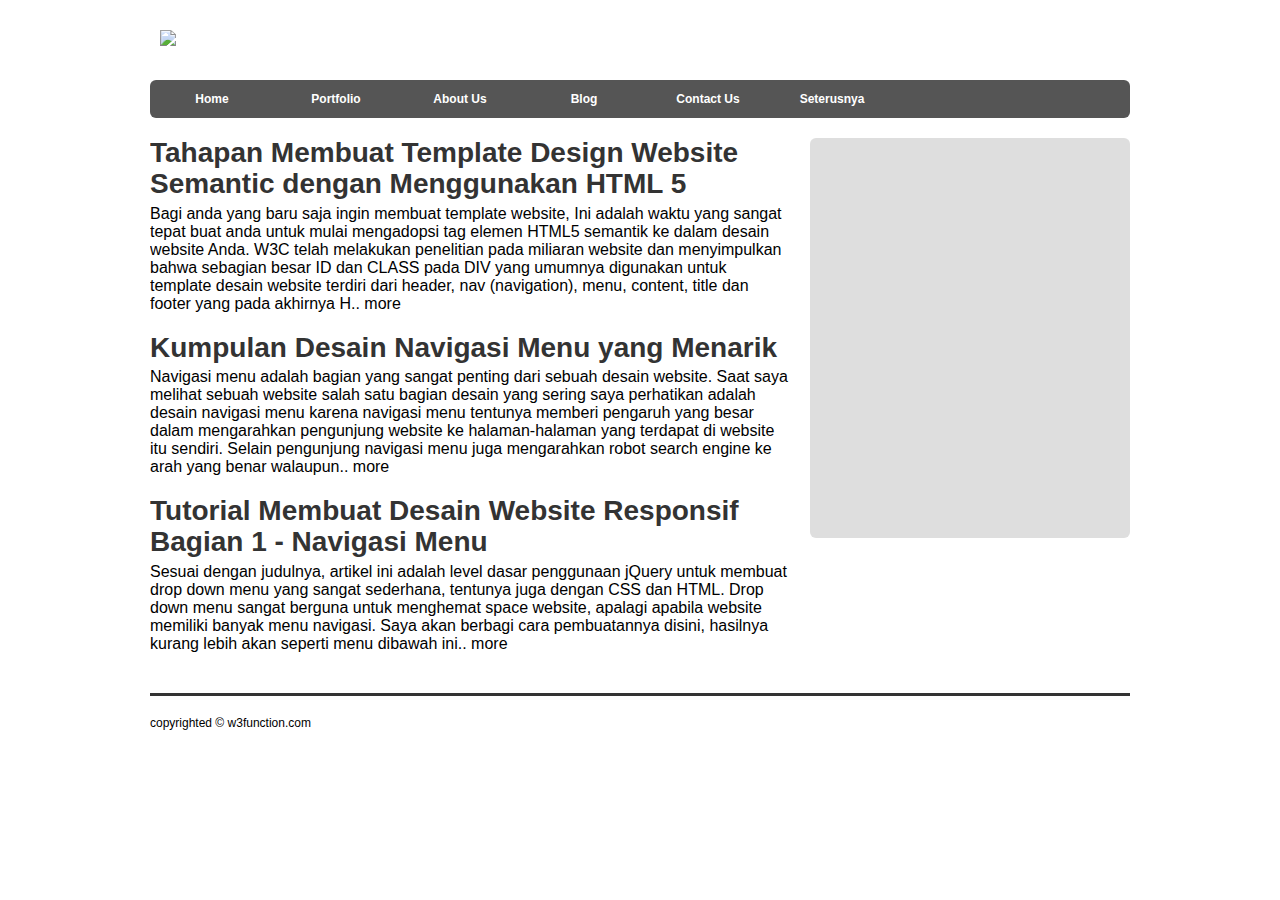
==== index.html @ d3bcdd65 "Add files via upload" ====
<!DOCTYPE html>
<!--[if lt IE 7]>      <html class="no-js lt-ie9 lt-ie8 lt-ie7"> <![endif]-->
<!--[if IE 7]>         <html class="no-js lt-ie9 lt-ie8"> <![endif]-->
<!--[if IE 8]>         <html class="no-js lt-ie9"> <![endif]-->
<!--[if gt IE 8]><!--> <html class="no-js"> <!--<![endif]-->
    <head>
        <meta charset="utf-8">
        <meta http-equiv="X-UA-Compatible" content="IE=edge,chrome=1">
        <title>W3function HTML5 Template</title>
        <meta name="description" content="">
        <meta name="viewport" content="width=device-width">


	<script src="http://w3function.com/images/java/modernizr-2.6.1-respond-1.1.0.min.js"></script>
	
	<link rel="stylesheet" href="style.css"  />

</head>
<body id="index" class="home">
	
	<header class='container' id='header'>
		<img src='http://www.w3function.com/images/logo.png' id='logo'>
	</header>
	
	<nav class='container roundEdge' id='nav'>
		<ul>
		<li><a href='http://www.w3function.com/index.php'>Home</a></li>
		<li><a href='http://www.w3function.com/index.php?pages=portfolio'>Portfolio</a></li>
		<li><a href='http://www.w3function.com/index.php?pages=about'>About Us</a></li>
		<li><a href='http://www.w3function.com/blog/index.php'>Blog</a></li>
		<li><a href='#'>Contact Us</a></li>
		<li><a href='#'>Seterusnya</a></li>
	
	
		</ul>
	</nav>
	

	
	<section class='container' id='main'>
		<section id='content'>
			<article>
				<header>
					<h2><a href='http://www.w3function.com/blog/index.php?p=det&idn=75'>Tahapan Membuat Template Design Website Semantic dengan Menggunakan HTML 5</a></h2>
				</header>
				<p>
				Bagi anda yang baru saja ingin membuat template website, Ini adalah waktu yang sangat tepat buat anda untuk mulai mengadopsi tag elemen HTML5 semantik ke dalam desain website Anda. W3C telah melakukan penelitian pada miliaran website dan menyimpulkan bahwa sebagian besar ID dan CLASS pada DIV yang umumnya digunakan untuk template desain website terdiri dari header, nav (navigation), menu, content, title dan footer yang pada akhirnya H.. more
			
				</p>
				
			</article>
			
			<article>
				<header>
					<h2><a href='http://www.w3function.com/blog/index.php?p=det&idn=74'>Kumpulan Desain Navigasi Menu yang Menarik</a></h2>
				</header>
				<p>
				Navigasi menu adalah bagian yang sangat penting dari sebuah desain website. Saat saya melihat sebuah website salah satu bagian desain yang sering saya perhatikan adalah desain navigasi menu karena navigasi menu tentunya memberi pengaruh yang besar dalam mengarahkan pengunjung website ke halaman-halaman yang terdapat di website itu sendiri. Selain pengunjung navigasi menu juga mengarahkan robot search engine ke arah yang benar walaupun.. more
			
				</p>
			
			</article>
			
			<article>
				<header>
					<h2><a href='http://www.w3function.com/blog/index.php?p=det&idn=72'>Tutorial Membuat Desain Website Responsif Bagian 1 - Navigasi Menu</a></h2>
				</header>
				<p>
				Sesuai dengan judulnya, artikel ini adalah level dasar penggunaan jQuery untuk membuat drop down menu yang sangat sederhana, tentunya juga dengan CSS dan HTML. Drop down menu sangat berguna untuk menghemat space website, apalagi apabila website memiliki banyak menu navigasi. Saya akan berbagi cara pembuatannya disini, hasilnya kurang lebih akan seperti menu dibawah ini.. more
			
				</p>
			
			</article>
			
			
		</section>
		
		<aside id='sidebar' class='roundEdge'> 
			
			
		</aside>
	</section>
	
	<footer class='container' id='footer'>
		<p>
		copyrighted © w3function.com
		</p>
	</footer>
	
	
</body>
</html>
---- style.css ----
*{margin:0px; padding:0px}
header, footer,section,nav{display:blocks}
body{background:url(http://w3function.com/images/bg_body.jpg)}
.container{margin:0 auto; width:980px;font-family:arial;margin-top:20px}
h1, h2 {color: #333;
font-family: Helvetica,Arial;
font-weight: bold;
line-height: 1.1em;
padding-bottom: 5px;
text-shadow: 0 1px 0 #FFF;
font-size: 28px;}

h2 a{
color: #333;
text-decoration:none;	
}
h2 a:hover{
color: #009900;
text-decoration:none;	
}

.roundEdge
{border-radius: 6px;
-moz-border-radius: 6px;
-webkit-border-radius: 6px;}


#main, #header, #nav
{
overflow:auto;
}
#nav{background-color:#555}

#footer
{
height:40px;
border-top:3px solid #333333;
}
#footer p
{
	padding:20px 0px 20px 0px;
	font-size:12px;
}

#content
{
    float:left;
    width:640px;

}
#content article
{
margin-bottom:20px;
}

#sidebar
{
    float:right;
    width:320px;
	background-color:#dedede;
	min-height:400px;
	text-align:center;
}

#nav
{
overflow:auto;
}
#nav ul
{
list-style:none;
height:30px;
padding:0px;
margin:0px;
}
#nav ul li
{
float:left;

font-size:12px;
font-weight:bold;
}


#nav ul li a
{
color:#ffffff;text-decoration:none;display:block;padding:12px;text-align:center;min-width:100px;
}
#nav ul li a:hover
{

	background-color:#339900;
	color:#FFF;
}

#logo
{
	margin:10px;
}

#ads
{
	text-align:center;
}
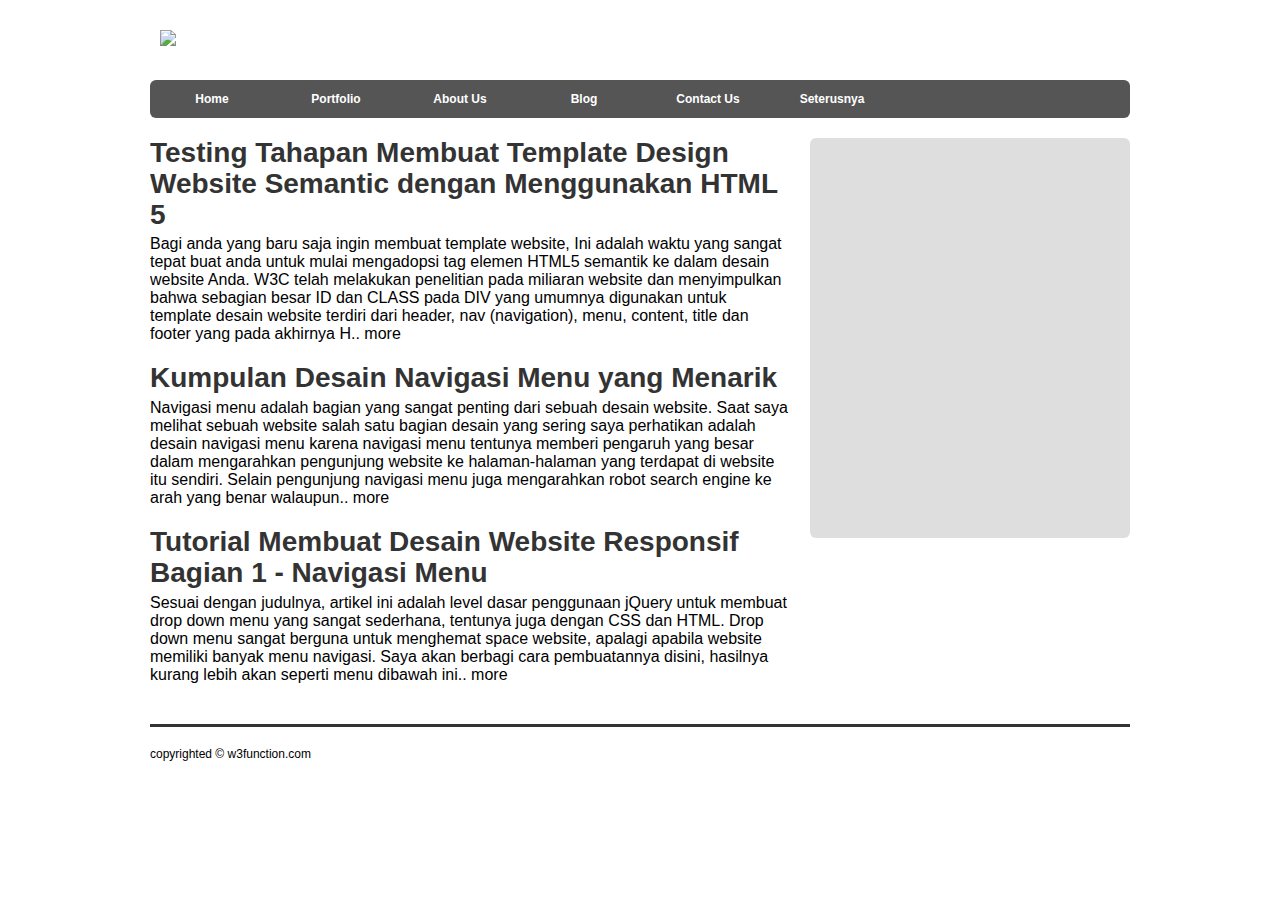
==== commit b1c086f1: "Update index.html" ====
--- a/index.html
+++ b/index.html
@@ -41,7 +41,7 @@
 		<section id='content'>
 			<article>
 				<header>
-					<h2><a href='http://www.w3function.com/blog/index.php?p=det&idn=75'>Tahapan Membuat Template Design Website Semantic dengan Menggunakan HTML 5</a></h2>
+					<h2><a href='http://www.w3function.com/blog/index.php?p=det&idn=75'>Testing Tahapan Membuat Template Design Website Semantic dengan Menggunakan HTML 5</a></h2>
 				</header>
 				<p>
 				Bagi anda yang baru saja ingin membuat template website, Ini adalah waktu yang sangat tepat buat anda untuk mulai mengadopsi tag elemen HTML5 semantik ke dalam desain website Anda. W3C telah melakukan penelitian pada miliaran website dan menyimpulkan bahwa sebagian besar ID dan CLASS pada DIV yang umumnya digunakan untuk template desain website terdiri dari header, nav (navigation), menu, content, title dan footer yang pada akhirnya H.. more
@@ -89,4 +89,4 @@
 	
 	
 </body>
-</html>+</html>
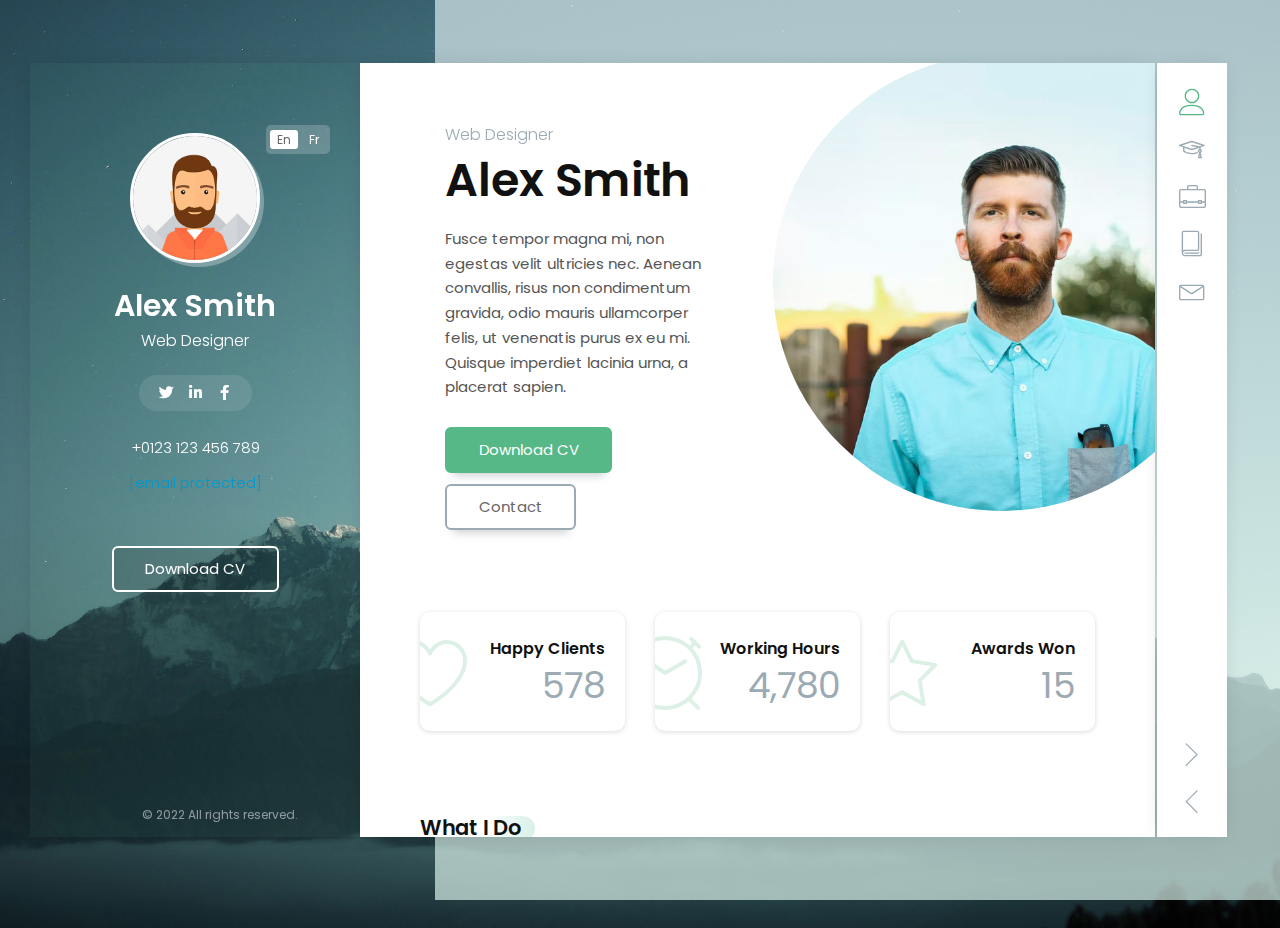
==== commit 59644f63: "Update Template" ====
--- a/index.html
+++ b/index.html
@@ -1,92 +1,1170 @@
 <!DOCTYPE html>
-<!--[if lt IE 7]>      <html class="no-js lt-ie9 lt-ie8 lt-ie7"> <![endif]-->
-<!--[if IE 7]>         <html class="no-js lt-ie9 lt-ie8"> <![endif]-->
-<!--[if IE 8]>         <html class="no-js lt-ie9"> <![endif]-->
-<!--[if gt IE 8]><!--> <html class="no-js"> <!--<![endif]-->
-    <head>
-        <meta charset="utf-8">
-        <meta http-equiv="X-UA-Compatible" content="IE=edge,chrome=1">
-        <title>W3function HTML5 Template</title>
-        <meta name="description" content="">
-        <meta name="viewport" content="width=device-width">
-
-
-	<script src="http://w3function.com/images/java/modernizr-2.6.1-respond-1.1.0.min.js"></script>
-	
-	<link rel="stylesheet" href="style.css"  />
-
-</head>
-<body id="index" class="home">
-	
-	<header class='container' id='header'>
-		<img src='http://www.w3function.com/images/logo.png' id='logo'>
-	</header>
-	
-	<nav class='container roundEdge' id='nav'>
-		<ul>
-		<li><a href='http://www.w3function.com/index.php'>Home</a></li>
-		<li><a href='http://www.w3function.com/index.php?pages=portfolio'>Portfolio</a></li>
-		<li><a href='http://www.w3function.com/index.php?pages=about'>About Us</a></li>
-		<li><a href='http://www.w3function.com/blog/index.php'>Blog</a></li>
-		<li><a href='#'>Contact Us</a></li>
-		<li><a href='#'>Seterusnya</a></li>
-	
-	
-		</ul>
-	</nav>
-	
-
-	
-	<section class='container' id='main'>
-		<section id='content'>
-			<article>
-				<header>
-					<h2><a href='http://www.w3function.com/blog/index.php?p=det&idn=75'>Testing Tahapan Membuat Template Design Website Semantic dengan Menggunakan HTML 5</a></h2>
-				</header>
-				<p>
-				Bagi anda yang baru saja ingin membuat template website, Ini adalah waktu yang sangat tepat buat anda untuk mulai mengadopsi tag elemen HTML5 semantik ke dalam desain website Anda. W3C telah melakukan penelitian pada miliaran website dan menyimpulkan bahwa sebagian besar ID dan CLASS pada DIV yang umumnya digunakan untuk template desain website terdiri dari header, nav (navigation), menu, content, title dan footer yang pada akhirnya H.. more
-			
-				</p>
-				
-			</article>
-			
-			<article>
-				<header>
-					<h2><a href='http://www.w3function.com/blog/index.php?p=det&idn=74'>Kumpulan Desain Navigasi Menu yang Menarik</a></h2>
-				</header>
-				<p>
-				Navigasi menu adalah bagian yang sangat penting dari sebuah desain website. Saat saya melihat sebuah website salah satu bagian desain yang sering saya perhatikan adalah desain navigasi menu karena navigasi menu tentunya memberi pengaruh yang besar dalam mengarahkan pengunjung website ke halaman-halaman yang terdapat di website itu sendiri. Selain pengunjung navigasi menu juga mengarahkan robot search engine ke arah yang benar walaupun.. more
-			
-				</p>
-			
-			</article>
-			
-			<article>
-				<header>
-					<h2><a href='http://www.w3function.com/blog/index.php?p=det&idn=72'>Tutorial Membuat Desain Website Responsif Bagian 1 - Navigasi Menu</a></h2>
-				</header>
-				<p>
-				Sesuai dengan judulnya, artikel ini adalah level dasar penggunaan jQuery untuk membuat drop down menu yang sangat sederhana, tentunya juga dengan CSS dan HTML. Drop down menu sangat berguna untuk menghemat space website, apalagi apabila website memiliki banyak menu navigasi. Saya akan berbagi cara pembuatannya disini, hasilnya kurang lebih akan seperti menu dibawah ini.. more
-			
-				</p>
-			
-			</article>
-			
-			
-		</section>
-		
-		<aside id='sidebar' class='roundEdge'> 
-			
-			
-		</aside>
-	</section>
-	
-	<footer class='container' id='footer'>
-		<p>
-		copyrighted © w3function.com
-		</p>
-	</footer>
-	
-	
+<html lang="en" class="no-js">
+  
+<!-- Mirrored from lmpixels.com/demo/cvup/light/1/index.html by HTTrack Website Copier/3.x [XR&CO'2014], Mon, 28 Nov 2022 02:38:45 GMT -->
+<head>
+    <meta charset="UTF-8" />
+    <meta http-equiv="X-UA-Compatible" content="IE=edge"> 
+    <title>CVup - Resume / CV / vCard Template</title>
+    <meta name="viewport" content="width=device-width, initial-scale=1, maximum-scale=1" />
+    <meta name="description" content="CVup - Resume / CV / vCard Template" />
+    <meta name="keywords" content="vcard, resposnive, retina, resume, jquery, css3, bootstrap, Material CV, portfolio" />
+    <meta name="author" content="lmpixels" />
+    <link rel="shortcut icon" href="favicon.ico">
+
+
+    <link rel="stylesheet" href="css/reset.css" type="text/css">
+    <link rel="stylesheet" href="css/bootstrap-grid.min.css" type="text/css">
+    <link rel="stylesheet" href="css/owl.carousel.css" type="text/css">
+    <link rel="stylesheet" href="css/magnific-popup.css" type="text/css">
+    <link rel="stylesheet" href="css/main.css" type="text/css">
+    <link rel="stylesheet" href="css/animations.css" type="text/css">
+  </head>
+
+  <body>
+    <!-- Animated Background -->
+    <div class="lm-animated-bg" style="background-image: url(img/main_bg_3.jpg);"></div>
+    <!-- /Animated Background -->
+
+    <!-- Loading animation -->
+    <div class="preloader">
+      <div class="preloader-animation">
+        <div class="dot dot-1"></div>
+        <div class="dot dot-2"></div>
+        <div class="dot dot-3"></div>
+      </div>
+      <svg xmlns="http://www.w3.org/2000/svg" version="1.1">
+        <defs>
+          <filter id="goo">
+            <feGaussianBlur in="SourceGraphic" stdDeviation="10" result="blur" />
+            <feColorMatrix in="blur" values="1 0 0 0 0  0 1 0 0 0  0 0 1 0 0  0 0 0 21 -7"/>
+          </filter>
+        </defs>
+      </svg>
+    </div>
+    <!-- /Loading animation -->
+
+    <div class="half-bg"></div>
+
+    <div class="page">
+      <div class="page-content">
+
+          <header id="site_header" class="header mobile-menu-hide">
+            <div class="header-content">
+              <div class="header-lng">
+                <ul>
+                  <li>
+                    <a href="#" class="active">En</a>
+                  </li>
+                  <li>
+                    <a href="#">Fr</a>
+                  </li>
+                </ul>
+              </div>
+              <div class="header-photo">
+                <img src="img/main_photo.jpg" alt="Alex Smith">
+              </div>
+              <div class="header-titles">
+                <h2>Alex Smith</h2>
+                <h4>Web Designer</h4>
+              </div>
+            </div>
+
+            <ul class="main-menu">
+              <li>
+                <a href="#about-me" class="nav-anim">
+                  <span class="menu-icon lnr lnr-user"></span>
+                  <span class="link-text">About Me</span>
+                </a>
+              </li>
+              <li>
+                <a href="#resume" class="nav-anim">
+                  <span class="menu-icon lnr lnr-graduation-hat"></span>
+                  <span class="link-text">Resume</span>
+                </a>
+              </li>
+              <li>
+                <a href="#portfolio" class="nav-anim">
+                  <span class="menu-icon lnr lnr-briefcase"></span>
+                  <span class="link-text">Portfolio</span>
+                </a>
+              </li>
+              <li>
+                <a href="#blog" class="nav-anim">
+                  <span class="menu-icon lnr lnr-book"></span>
+                  <span class="link-text">Blog</span>
+                </a>
+              </li>
+              <li>
+                <a href="#contact" class="nav-anim">
+                  <span class="menu-icon lnr lnr-envelope"></span>
+                  <span class="link-text">Contact</span>
+                </a>
+              </li>
+            </ul>
+
+            <div class="social-links">
+              <ul>
+                <li><a href="#" target="_blank"><i class="fab fa-twitter"></i></a></li>
+                <li><a href="#" target="_blank"><i class="fab fa-linkedin-in"></i></a></li>
+                <li><a href="#" target="_blank"><i class="fab fa-facebook-f"></i></a></li>
+              </ul>
+            </div>
+
+            <div class="info-list">
+              <ul>
+                <li>
+                  <span class="value">+0123 123 456 789</span>
+                </li>
+
+                <li>
+                  <span class="value"><a href="https://lmpixels.com/cdn-cgi/l/email-protection" class="__cf_email__" data-cfemail="7e1f121b063e0d13170a16501d1113">[email&#160;protected]</a></span>
+                </li>
+              </ul>
+            </div>
+
+            <div class="header-buttons">
+              <a href="#" target="_blank" class="btn btn-primary">Download CV</a>
+            </div>
+
+            <div class="copyrights">© 2022 All rights reserved.</div>
+          </header>
+
+          <!-- Mobile Navigation -->
+          <div class="menu-toggle">
+            <span></span>
+            <span></span>
+            <span></span>
+          </div>
+          <!-- End Mobile Navigation -->
+
+          <!-- Arrows Nav -->
+          <div class="lmpixels-arrows-nav">
+            <div class="lmpixels-arrow-right"><i class="lnr lnr-chevron-right"></i></div>
+            <div class="lmpixels-arrow-left"><i class="lnr lnr-chevron-left"></i></div>
+          </div>
+          <!-- End Arrows Nav -->
+
+          <div class="content-area">
+            <div class="animated-sections">
+
+              <!-- About Me Subpage -->
+              <section data-id="about-me" class="animated-section">
+                <div class="section-content">
+
+                  <div class="row flex-v-align">
+                      <div class="col-sm-12 col-md-6 col-lg-6">
+                        <div class="home-text hp-left">
+
+                          <div class="owl-carousel text-rotation">                                    
+                            <div class="item">
+                              <h4>Web Designer</h4>
+                            </div>
+                            <div class="item">
+                              <h4>Frontend-developer</h4>
+                            </div>
+                          </div>
+
+                          <h1>Alex Smith</h1>
+                          <p>Fusce tempor magna mi, non egestas velit ultricies nec. Aenean convallis, risus non condimentum gravida, odio mauris ullamcorper felis, ut venenatis purus ex eu mi. Quisque imperdiet lacinia urna, a placerat sapien.</p>
+                          
+                          <div class="home-buttons">
+                            <a href="https://themeforest.net/item/leven-vcard-wordpress-theme/25289671" target="_blank" class="btn btn-primary">Download CV</a>
+                            <a href="https://lmpixels.com/wp/leven-wp/contact/" target="_self" class="btn btn-secondary">Contact</a>
+                          </div>
+                        </div>
+                      </div>
+
+                      <div class="col-sm-12 col-md-6 col-lg-6">
+                          <div class="home-photo">
+                              <div class="hp-inner" style="background-image: url(img/main_photo_1.jpg);" ></div>
+                          </div>
+                      </div>
+                  </div>
+
+                  <div class="white-space-70"></div>
+
+                  <!-- Fun Facts -->
+                  <div class="row">
+                    <div class="col-xs-12 col-sm-4">
+                      <div class="fun-fact gray-default">
+                        <i class="lnr lnr-heart"></i>
+                        <h4>Happy Clients</h4>
+                        <span class="fun-fact-block-value">578</span>
+                        <span class="fun-fact-block-text"></span>
+                      </div>
+                    </div>
+
+                    <div class="col-xs-12 col-sm-4">
+                      <div class="fun-fact gray-default">
+                        <i class="lnr lnr-clock"></i>
+                        <h4>Working Hours</h4>
+                        <span class="fun-fact-block-value">4,780</span>
+                        <span class="fun-fact-block-text"></span>
+                      </div>
+                    </div>
+
+                    <div class="col-xs-12 col-sm-4 ">
+                      <div class="fun-fact gray-default">
+                        <i class="lnr lnr-star"></i>
+                        <h4>Awards Won</h4>
+                        <span class="fun-fact-block-value">15</span>
+                        <span class="fun-fact-block-text"></span>
+                      </div>
+                    </div>
+                  </div>
+                  <!-- End of Fun Facts -->
+
+
+
+                  <div class="white-space-70"></div>
+
+                  <!-- Services -->
+                  <div class="row">
+                    <div class="col-xs-12 col-sm-12">
+                      <div class="block-title">
+                        <h3>What I Do</h3>
+                      </div>
+                    </div>
+                  </div>
+
+                  <div class="row">
+                    <div class="col-xs-12 col-sm-6">
+                      <div class="col-inner">
+                        <div class="info-list-w-icon">
+                          <div class="info-block-w-icon">
+                            <div class="ci-icon">
+                              <i class="lnr lnr-store"></i>
+                            </div>
+                            <div class="ci-text">
+                              <h4>Ecommerce</h4>
+                              <p>Pellentesque pellentesque, ipsum sit amet auctor accumsan, odio tortor bibendum massa, sit amet ultricies ex lectus scelerisque nibh. Ut non sodales.</p>
+                            </div>
+                          </div>
+                          <div class="info-block-w-icon">
+                            <div class="ci-icon">
+                              <i class="lnr lnr-laptop-phone"></i>
+                            </div><div class="ci-text">
+                              <h4>Web Design</h4>
+                              <p>Pellentesque pellentesque, ipsum sit amet auctor accumsan, odio tortor bibendum massa, sit amet ultricies ex lectus scelerisque nibh. Ut non sodales.</p>
+                            </div>
+                          </div>
+                        </div>
+                      </div>
+                    </div>
+
+                    <div class="col-xs-12 col-sm-6">
+                      <div class="col-inner">
+                        <div class="info-list-w-icon">
+                          <div class="info-block-w-icon">
+                            <div class="ci-icon">
+                              <i class="lnr lnr-pencil"></i>
+                            </div>
+                            <div class="ci-text">
+                              <h4>Copywriting</h4>
+                              <p>Pellentesque pellentesque, ipsum sit amet auctor accumsan, odio tortor bibendum massa, sit amet ultricies ex lectus scelerisque nibh. Ut non sodales.</p>
+                            </div>
+                          </div>
+                          <div class="info-block-w-icon">
+                            <div class="ci-icon">
+                              <i class="lnr lnr-flag"></i>
+                            </div><div class="ci-text">
+                              <h4>Management</h4>
+                              <p>Pellentesque pellentesque, ipsum sit amet auctor accumsan, odio tortor bibendum massa, sit amet ultricies ex lectus scelerisque nibh. Ut non sodales.</p>
+                            </div>
+                          </div>
+                        </div>
+                      </div>
+                    </div>
+                  </div>
+                  <!-- End of Services -->
+
+                  <div class="white-space-50"></div>
+
+                  <!-- Testimonials -->
+                  <div class="row">
+                    <div class="col-xs-12 col-sm-12">
+                      <div class="block-title">
+                        <h3>Testimonials</h3>
+                      </div>
+                    </div>
+                  </div>
+
+                  <div class="row">
+                    <div class="col-xs-12 col-sm-12">
+                      <div class="testimonials owl-carousel">
+                        <!-- Testimonial 1 -->
+                        <div class="testimonial">
+                          <div class="img">
+                            <img src="img/testimonials/testimonial-1.jpg" alt="Alex Smith">
+                          </div>
+                          <div class="text">
+                            <p>Vivamus at molestie dui, eu ornare orci. Curabitur vel egestas dolor. Nulla condimentum nunc sit amet urna tempus finibus. Duis mollis leo id ligula pellentesque, at vehicula dui ultrices.</p>
+                          </div>
+
+                          <div class="author-info">
+                            <h4 class="author">Julia Hickman</h4>
+                            <h5 class="company">Omni Source</h5>
+                            <div class="icon">
+                              <i class="fas fa-quote-right"></i>
+                            </div>
+                          </div>
+                        </div>
+                        <!-- End of Testimonial 1 -->
+
+                        <!-- Testimonial 2 -->
+                        <div class="testimonial">
+                          <div class="img">
+                            <img src="img/testimonials/testimonial-2.jpg" alt="Alex Smith">
+                          </div>
+                          <div class="text">
+                            <p>Vivamus at molestie dui, eu ornare orci. Curabitur vel egestas dolor. Nulla condimentum nunc sit amet urna tempus finibus. Duis mollis leo id ligula pellentesque, at vehicula dui ultrices.</p>
+                          </div>
+
+                          <div class="author-info">
+                            <h4 class="author">Robert Watkins</h4>
+                            <h5 class="company">Endicott Shoes</h5>
+                            <div class="icon">
+                              <i class="fas fa-quote-right"></i>
+                            </div>
+                          </div>
+                        </div>
+                        <!-- End of Testimonial 2 -->
+
+                        <!-- Testimonial 3 -->
+                        <div class="testimonial">
+                          <div class="img">
+                            <img src="img/testimonials/testimonial-3.jpg" alt="Alex Smith">
+                          </div>
+                          <div class="text">
+                            <p>Vivamus at molestie dui, eu ornare orci. Curabitur vel egestas dolor. Nulla condimentum nunc sit amet urna tempus finibus. Duis mollis leo id ligula pellentesque, at vehicula dui ultrices.</p>
+                          </div>
+
+                          <div class="author-info">
+                            <h4 class="author">Kristin Carroll</h4>
+                            <h5 class="company">Helping Hand</h5>
+                            <div class="icon">
+                              <i class="fas fa-quote-right"></i>
+                            </div>
+                          </div>
+                        </div>
+                        <!-- End of Testimonial 3 -->
+                      </div>
+                    </div>
+                  </div>
+                  <!-- End of Testimonials -->
+
+                  <div class="white-space-70"></div>
+
+                  <!-- Clients -->
+                  <div class="row">
+                    <div class="col-xs-12 col-sm-12">
+                      <div class="block-title">
+                        <h3>Cilents</h3>
+                      </div>
+                    </div>
+                  </div>
+
+                  <div class="row">
+                    <div class="col-xs-12 col-sm-12">
+                      <div class="clients owl-carousel">
+                        
+                        <div class="client-block">
+                          <a href="#" target="_blank" title="Logo">
+                            <img src="img/clients/client-1.png" alt="Logo">
+                          </a>
+                        </div>
+
+                        <div class="client-block">
+                          <a href="#" target="_blank" title="Logo">
+                            <img src="img/clients/client-2.png" alt="Logo">
+                          </a>
+                        </div>
+
+                        <div class="client-block">
+                          <a href="#" target="_blank" title="Logo">
+                            <img src="img/clients/client-3.png" alt="Logo">
+                          </a>
+                        </div>
+
+                        <div class="client-block">
+                          <a href="#" target="_blank" title="Logo">
+                            <img src="img/clients/client-4.png" alt="Logo">
+                          </a>
+                        </div>
+
+                        <div class="client-block">
+                          <a href="#" target="_blank" title="Logo">
+                            <img src="img/clients/client-5.png" alt="Logo">
+                          </a>
+                        </div>
+
+                        <div class="client-block">
+                          <a href="#" target="_blank" title="Logo">
+                            <img src="img/clients/client-6.png" alt="Logo">
+                          </a>
+                        </div>
+
+                        <div class="client-block">
+                          <a href="#" target="_blank" title="Logo">
+                            <img src="img/clients/client-7.png" alt="Logo">
+                          </a>
+                        </div>
+  
+                      </div>
+                    </div>
+                  </div>
+                  <!-- End of Clients -->
+
+                  <div class="white-space-70"></div>
+
+                  <!-- Pricing -->
+                  <div class="row">
+                    <div class="col-xs-12 col-sm-12">
+
+                      <div class="block-title">
+                        <h3>Pricing</h3>
+                      </div>
+                    </div>
+                  </div>
+
+                  <div class="row">
+                    <div class=" col-xs-12 col-sm-12 ">
+                      <div class="fw-pricing clearfix row">
+                        
+                        <div class="fw-package-wrap col-md-4 ">
+                          <div class="fw-package">
+                            <div class="fw-heading-row">
+                              <span>Silver</span>
+                            </div>
+                            
+                            <div class="fw-pricing-row">
+                              <span>$64</span>
+                              <small>per month</small>
+                            </div>
+                            
+                            <div class="fw-button-row">
+                              <a href="#" target="_self" class="btn btn-secondary">Free Trial</a>
+                            </div>
+
+                            <div class="fw-default-row">Lorem ipsum dolor</div>
+                            <div class="fw-default-row">Pellentesque scelerisque</div>
+                            <div class="fw-default-row">Morbi eu sagittis</div>
+                          </div>
+                        </div>
+     
+                        <div class="fw-package-wrap col-md-4 highlight-col">
+                          <div class="fw-package">
+                            <div class="fw-heading-row">
+                              <span>Gold</span>
+                            </div>
+                            
+                            <div class="fw-pricing-row">
+                              <span>$128</span>
+                              <small>per month</small>
+                            </div>
+
+                            <div class="fw-button-row">
+                              <a href="#" target="_self" class="btn btn-primary">Free Trial</a>
+                            </div>
+                            
+                            <div class="fw-default-row">Lorem ipsum dolor</div>
+                            <div class="fw-default-row">Pellentesque scelerisque</div>
+                            <div class="fw-default-row">Morbi eu sagittis</div>
+                            <div class="fw-default-row">Donec non diam</div>
+                            <div class="fw-default-row"></div>
+                          </div>
+                        </div>
+
+                        <div class="fw-package-wrap col-md-4">
+                          <div class="fw-package">
+                            <div class="fw-heading-row">
+                              <span>Platinum</span>
+                            </div>
+                            
+                            <div class="fw-pricing-row">
+                              <span>$256</span>
+                              <small>per month</small>
+                            </div>
+
+                            <div class="fw-button-row">
+                              <a href="#" target="_self" class="btn btn-secondary">Free Trial</a>
+                            </div>
+                            
+                            <div class="fw-default-row">Lorem ipsum dolor</div>
+                            <div class="fw-default-row">Pellentesque scelerisque</div>
+                            <div class="fw-default-row">Morbi eu sagittis</div>
+                            <div class="fw-default-row">Donec non diam</div>
+                            <div class="fw-default-row">Fusce tempor magna</div>
+                            <div class="fw-default-row"></div>
+                          </div>
+                        </div>
+
+                      </div>
+                    </div>
+                  </div>
+                  <!-- End of Pricing -->
+
+                </div>
+              </section>
+              <!-- End of About Me Subpage -->
+
+              <!-- Resume Subpage -->
+              <section data-id="resume" class="animated-section">
+                <div class="section-content">
+                  <div class="page-title">
+                    <h2>Resume</h2>
+                    <h4>11 Years of Experience</h4>
+                  </div>
+
+                  <div class="row">
+                    <div class="col-xs-12 col-sm-7">
+
+                      <div class="block-title">
+                        <h3>Education</h3>
+                      </div>
+                      
+                      <div class="timeline timeline-second-style clearfix">
+                        <div class="timeline-item clearfix">
+                          <div class="left-part">
+                            <h5 class="item-period">2008</h5>
+                            <span class="item-company">University of Studies</span>
+                          </div>
+                          <div class="divider"></div>
+                          <div class="right-part">
+                            <h4 class="item-title">Frontend Development</h4>
+                            <p>Maecenas finibus nec sem ut imperdiet. Ut tincidunt est ac dolor aliquam sodales. Phasellus sed mauris hendrerit, laoreet sem in, lobortis ante.</p>
+                          </div>
+                        </div>
+
+                        <div class="timeline-item clearfix">
+                          <div class="left-part">
+                            <h5 class="item-period">2007</h5>
+                            <span class="item-company">University of Studies</span>
+                          </div>
+                          <div class="divider"></div>
+                          <div class="right-part">
+                            <h4 class="item-title">Graphic Design</h4>
+                            <p>Aliquam tincidunt malesuada tortor vitae iaculis. In eu turpis iaculis, feugiat risus quis, aliquet urna. Quisque fringilla mollis risus, eu pulvinar dolor.</p>
+                          </div>
+                        </div>
+                      </div>
+
+                      <div class="white-space-50"></div>
+
+                      <div class="block-title">
+                        <h3>Experience</h3>
+                      </div>
+
+                      <div class="timeline timeline-second-style clearfix">
+                        <div class="timeline-item clearfix">
+                          <div class="left-part">
+                            <h5 class="item-period">2016 - Current</h5>
+                            <span class="item-company">Google</span>
+                          </div>
+                          <div class="divider"></div>
+                          <div class="right-part">
+                            <h4 class="item-title">Lead Ui/Ux Designer</h4>
+                            <p>Praesent dignissim sollicitudin justo, sed elementum quam lacinia quis. Phasellus eleifend tristique posuere. Sed vitae dui nec magna.</p>
+                          </div>
+                        </div>
+
+                        <div class="timeline-item clearfix">
+                          <div class="left-part">
+                            <h5 class="item-period">2013 - 2016</h5>
+                            <span class="item-company">Adobe</span>
+                          </div>
+                          <div class="divider"></div>
+                          <div class="right-part">
+                            <h4 class="item-title">Senior Ui/Ux Designer</h4>
+                            <p>Maecenas tempus faucibus rutrum. Duis eu aliquam urna. Proin vitae nulla tristique, ornare felis id, congue libero. Nam volutpat euismod quam.</p>
+                          </div>
+                        </div>
+                        
+                        <div class="timeline-item clearfix">
+                          <div class="left-part">
+                            <h5 class="item-period">2011 - 2013</h5>
+                            <span class="item-company">Google</span>
+                          </div>
+                          <div class="divider"></div>
+                          <div class="right-part">
+                            <h4 class="item-title">Junior Ui/Ux Designer</h4>
+                            <p>Duis mollis nunc quis quam viverra venenatis. Nulla nulla arcu, congue vitae nunc ac, sodales ultricies diam. Nullam justo leo, tincidunt sit amet.</p>
+                          </div>
+                        </div>
+                      </div>
+
+                    </div>
+
+                    <!-- Skills & Certificates -->
+                    <div class="col-xs-12 col-sm-5">
+                      <!-- Design Skills -->
+                      <div class="block-title">
+                        <h3>Design Skills</h3>
+                      </div>
+
+                      <div class="skills-info skills-second-style">
+                        <!-- Skill 1 -->
+                        <div class="skill clearfix">
+                          <h4>Web Design</h4>
+                          <div class="skill-value">95%</div>
+                        </div>
+                        <div class="skill-container skill-1">
+                          <div class="skill-percentage"></div>
+                        </div>
+                        <!-- End of Skill 1 -->
+                        
+                        <!-- Skill 2 -->
+                        <div class="skill clearfix">
+                          <h4>Print Design</h4>
+                          <div class="skill-value">65%</div>
+                        </div>
+                        <div class="skill-container skill-2">
+                          <div class="skill-percentage"></div>
+                        </div>
+                        <!-- End of Skill 2 -->
+                        
+                        <!-- Skill 3 -->
+                        <div class="skill clearfix">
+                          <h4>Logo Design</h4>
+                          <div class="skill-value">80%</div>
+                        </div>
+                        <div class="skill-container skill-3">
+                          <div class="skill-percentage"></div>
+                        </div>
+                        <!-- End of Skill 3 -->
+                        
+                        <!-- Skill 4 -->
+                        <div class="skill clearfix">
+                          <h4>Graphic Design</h4>
+                          <div class="skill-value">90%</div>
+                        </div>
+                        <div class="skill-container skill-4">
+                          <div class="skill-percentage"></div>
+                        </div>
+                        <!-- End of Skill 4 -->
+
+                      </div>
+                      <!-- End of Design Skills -->
+
+                      <div class="white-space-10"></div>
+
+                      <!-- Coding Skills -->
+                      <div class="block-title">
+                        <h3>Coding Skills</h3>
+                      </div>
+
+                      <div class="skills-info skills-second-style">
+                        <!-- Skill 5 -->
+                        <div class="skill clearfix">
+                          <h4>JavaScript</h4>
+                          <div class="skill-value">95%</div>
+                        </div>
+                        <div class="skill-container skill-5">
+                          <div class="skill-percentage"></div>
+                        </div>
+                        <!-- End of Skill 5 -->
+
+                        <!-- Skill 6 -->
+                        <div class="skill clearfix">
+                          <h4>PHP</h4>
+                          <div class="skill-value">85%</div>
+                        </div>
+                        <div class="skill-container skill-6">
+                          <div class="skill-percentage"></div>
+                        </div>
+                        <!-- End of Skill 6 -->
+                        
+                        <!-- Skill 7 -->
+                        <div class="skill clearfix">
+                          <h4>HTML/CSS</h4>
+                          <div class="skill-value">100%</div>
+                        </div>
+                        <div class="skill-container skill-7">
+                          <div class="skill-percentage"></div>
+                        </div>
+                        <!-- End of Skill 7 -->
+                        
+                        <!-- Skill 8 -->
+                        <div class="skill clearfix">
+                          <h4>Smarty/Twig</h4>
+                          <div class="skill-value">75%</div>
+                        </div>
+                        <div class="skill-container skill-8">
+                          <div class="skill-percentage"></div>
+                        </div>
+                        <!-- End of Skill 8 -->
+
+                        <!-- Skill 9 -->
+                        <div class="skill clearfix">
+                          <h4>Perl</h4>
+                          <div class="skill-value">90%</div>
+                        </div>
+                        <div class="skill-container skill-9">
+                          <div class="skill-percentage"></div>
+                        </div>
+                        <!-- End of Skill 9 -->
+                      </div>
+                      <!-- End of Coding Skills -->
+
+                      <div class="white-space-10"></div>
+
+                      <!-- Knowledges -->
+                      <div class="block-title">
+                        <h3>Knowledges</h3>
+                      </div>
+
+                      <ul class="knowledges">
+                        <li>Marketing</li>
+                        <li>Print</li>
+                        <li>Digital Design</li>
+                        <li>Social Media</li>
+                        <li>Time Management</li>
+                        <li>Communication</li>
+                        <li>Problem-Solving</li>
+                        <li>Social Networking</li>
+                        <li>Flexibility</li>
+                      </ul>
+                      <!-- End of Knowledges -->
+                    </div>
+                    <!-- End of Skills & Certificates -->
+                  </div>
+
+                  <div class="white-space-50"></div>
+
+                  <!-- Certificates -->
+                  <div class="row">
+                    <div class="col-xs-12 col-sm-12">
+                      <div class="block-title">
+                        <h3>Certificates</h3>
+                      </div>
+                    </div>
+                  </div>
+                  
+                  <div class="row">
+                    <!-- Certificate 1 -->
+                    <div class="col-xs-12 col-sm-6">
+                      <div class="certificate-item clearfix">
+                        <div class="certi-logo">
+                          <img src="img/clients/client-1.png" alt="logo">
+                        </div>
+                        
+                        <div class="certi-content">
+                          <div class="certi-title">
+                            <h4>Psyhology of Intertnation Design</h4>
+                          </div>
+                          <div class="certi-id">
+                            <span>Membership ID: XXXX</span>
+                          </div>
+                          <div class="certi-date">
+                            <span>19 April 2018</span>
+                          </div>
+                          <div class="certi-company">
+                            <span></span>
+                          </div>
+                        </div>
+                      </div>
+                    </div>
+                    <!-- End of Certificate 1 -->
+
+                    <!-- Certificate 2 -->
+                    <div class="col-xs-12 col-sm-6">
+                      <div class="certificate-item clearfix">
+                        <div class="certi-logo">
+                          <img src="img/clients/client-1.png" alt="logo">
+                        </div>
+                        
+                        <div class="certi-content">
+                          <div class="certi-title">
+                            <h4>Psyhology of Intertnation Design</h4>
+                          </div>
+                          <div class="certi-id">
+                            <span>Membership ID: XXXX</span>
+                          </div>
+                          <div class="certi-date">
+                            <span>19 April 2018</span>
+                          </div>
+                          <div class="certi-company">
+                            <span></span>
+                          </div>
+                        </div>
+                      </div>
+                    </div>
+                    <!-- End of Certificate 2 -->
+
+                  </div>
+                  <!-- End of Certificates -->
+                </div>
+              </section>
+              <!-- End of Resume Subpage -->
+
+              <!-- Portfolio Subpage -->
+              <section data-id="portfolio" class="animated-section">
+                <div class="section-content">
+                  <div class="page-title">
+                    <h2>Portfolio</h2>
+                    <h4>My Best Works</h4>
+                  </div>
+
+                  <div class="row">
+                    <div class="col-xs-12 col-sm-12">
+                      <!-- Portfolio Content -->
+                      <div class="portfolio-content">
+
+                        <ul class="grid-filters portfolio-filters">
+                          <li class="active">
+                            <a class="filter btn btn-sm btn-link" data-filter=".category_all">All</a>
+                          </li>
+                          <li>
+                            <a class="filter btn btn-sm btn-link" data-filter=".category_detailed">Detailed</a>
+                          </li>
+                          <li>
+                            <a class="filter btn btn-sm btn-link" data-filter=".category_mockups">Mockups</a>
+                          </li>
+                          <li>
+                            <a class="filter btn btn-sm btn-link" data-filter=".category_soundcloud">SoundCloud</a>
+                          </li>
+                          <li>
+                            <a class="filter btn btn-sm btn-link" data-filter=".category_vimeo-videos">Vimeo Videos</a>
+                          </li>
+                          <li>
+                            <a class="filter btn btn-sm btn-link" data-filter=".category_youtube-videos">YouTube Videos</a>
+                          </li>
+                        </ul>
+
+                        <!-- Portfolio Grid -->
+                        <div class="portfolio-grid two-columns">
+                          
+                          <figure class="item lbaudio category_all category_soundcloud">
+                            <div class="portfolio-item-img">
+                              <img src="img/portfolio/1.jpg" alt="SoundCloud Audio" title="" />
+                              <a href="https://w.soundcloud.com/player/?url=https%3A//api.soundcloud.com/tracks/221650664&amp;color=%23ff5500&amp;auto_play=false&amp;hide_related=false&amp;show_comments=true&amp;show_user=true&amp;show_reposts=false&amp;show_teaser=true&amp;visual=true" class="lightbox mfp-iframe"></a>
+                            </div>
+
+                            <i class="fa fa-volume-up"></i>
+                            <h4 class="name"><span>SoundCloud</span> Audio</h4>
+                            <span class="category">SoundCloud</span>
+                          </figure>
+
+                          <figure class="item standard category_all category_detailed">
+                            <div class="portfolio-item-img">
+                              <img src="img/portfolio/2.jpg" alt="Media Project 2" title="" />
+                              <a href="portfolio-1.html" class="ajax-page-load"></a>
+                            </div>
+
+                            <i class="far fa-file-alt"></i>
+                            <h4 class="name"><span>Detailed</span> Project 2</h4>
+                            <span class="category">Detailed</span>
+                          </figure>
+
+                          <figure class="item lbvideo category_all category_vimeo-videos">
+                            <div class="portfolio-item-img">
+                              <img src="img/portfolio/3.jpg" alt="Vimeo Video 1" title="" />
+                              <a href="https://player.vimeo.com/video/158284739" class="lightbox mfp-iframe"></a>
+                            </div>
+
+                            <i class="fas fa-video"></i>
+                            <h4 class="name"><span>Vimeo</span> Video 1</h4>
+                            <span class="category">Vimeo Videos</span>
+                          </figure>
+
+                          <figure class="item standard category_all category_detailed">
+                            <div class="portfolio-item-img">
+                              <img src="img/portfolio/4.jpg" alt="Media Project 1" title="" />
+                              <a href="portfolio-1.html" class="ajax-page-load"></a>
+                            </div>
+
+                            <i class="far fa-file-alt"></i>
+                            <h4 class="name"><span>Detailed</span> Project 1</h4>
+                            <span class="category">Detailed</span>
+                          </figure>
+
+                          <figure class="item lbimage category_all category_mockups">
+                            <div class="portfolio-item-img">
+                              <img src="img/portfolio/5.jpg" alt="Mockup Design 1" title="" />
+                              <a class="lightbox" href="img/portfolio/full/5.jpg"></a>
+                            </div>
+
+                            <i class="far fa-image"></i>
+                            <h4 class="name"><span>Mockup</span> Design 1</h4>
+                            <span class="category">Mockups</span>
+                          </figure>
+
+                          <figure class="item lbvideo category_all category_youtube-videos">
+                            <div class="portfolio-item-img">
+                              <img src="img/portfolio/6.jpg" alt="YouTube Video 1" title="" />
+                              <a href="https://www.youtube.com/embed/bg0gv2YpIok" class="lightbox mfp-iframe"></a>
+                            </div>
+
+                            <i class="fas fa-video"></i>
+                            <h4 class="name"><span>YouTube</span> Video 1</h4>
+                            <span class="category">YouTube Videos</span>
+                          </figure>
+                        </div>
+                      </div>
+                      <!-- End of Portfolio Content -->
+                    </div>
+                  </div>
+                </div>
+              </section>
+              <!-- End of Portfolio Subpage -->
+
+              <!-- Blog Subpage -->
+              <section data-id="blog" class="animated-section">
+                <div class="section-content">
+                  <div class="page-title">
+                    <h2>Blog</h2>
+                    <h4>My Diary</h4>
+                  </div>
+
+                  <div class="row">
+                    <div class="col-xs-12 col-sm-12">
+                      <ul class="grid-filters blog-filters">
+                        <li class="active">
+                          <a class="filter btn btn-sm btn-link" data-filter=".category_all">All</a>
+                        </li>
+                        <li>
+                          <a class="filter btn btn-sm btn-link" data-filter=".category_ui">UI</a>
+                        </li>
+                        <li>
+                          <a class="filter btn btn-sm btn-link" data-filter=".category_design">Design</a>
+                        </li>
+                        <li>
+                          <a class="filter btn btn-sm btn-link" data-filter=".category_ecommerce">E-Commerce</a>
+                        </li>
+                      </ul>
+
+                      <div class="blog-masonry two-columns clearfix">
+                        
+                        <!-- Blog Post 1 -->
+                        <div class="item post-1 category_all category_design">
+                          <div class="blog-card">
+                            <div class="media-block">
+                              <div class="category">
+                                <a href="#" title="View all posts in Design">Design</a>
+                              </div>
+                              <a href="blog-post-1.html">
+                                <img src="img/blog/blog_post_1.jpg" class="size-blog-masonry-image-two-c" alt="Why I Switched to Sketch For UI Design" title="" />
+                                <div class="mask"></div>
+                              </a>
+                            </div>
+                            <div class="post-info">
+                              <div class="post-date">05 Mar 2022</div>
+                              <a href="blog-post-1.html">
+                                <h4 class="blog-item-title">Why I Switched to Sketch For UI Design</h4>
+                              </a>
+                            </div>
+                          </div>
+                        </div>
+                        <!-- End of Blog Post 1 -->
+
+                        <!-- Blog Post 2 -->
+                        <div class="item post-2 category_all category_ui">
+                          <div class="blog-card">
+                            <div class="media-block">
+                              <div class="category">
+                                <a href="#" title="View all posts in WordPress">WordPress</a>
+                              </div>
+                              <a href="blog-post-1.html">
+                                <img src="img/blog/blog_post_2.jpg" class="size-blog-masonry-image-two-c" alt="Best Practices for Animated Progress Indicators" title="" />
+                                <div class="mask"></div>
+                              </a>
+                            </div>
+                            <div class="post-info">
+                              <div class="post-date">23 Feb 2022</div>
+                              <a href="blog-post-1.html">
+                                <h4 class="blog-item-title">How to Make a WordPress Plugin Extensible</h4>
+                              </a>
+                            </div>
+                          </div>
+                        </div>
+                        <!-- End of Blog Post 2 -->
+
+                        <!-- Blog Post 3 -->
+                        <div class="item post-1 category_all category_design">
+                          <div class="blog-card">
+                            <div class="media-block">
+                              <div class="category">
+                                <a href="#" title="View all posts in Design">Design</a>
+                              </div>
+                              <a href="blog-post-1.html">
+                                <img src="img/blog/blog_post_3.jpg" class="size-blog-masonry-image-two-c" alt="Designing the Perfect Feature Comparison Table" title="" />
+                                <div class="mask"></div>
+                              </a>
+                            </div>
+                            <div class="post-info">
+                              <div class="post-date">06 Feb 2022</div>
+                              <a href="blog-post-1.html">
+                                <h4 class="blog-item-title">6 Easy Steps to Better Icon Design</h4>
+                              </a>
+                            </div>
+                          </div>
+                        </div>
+                        <!-- End of Blog Post 3 -->
+
+                        <!-- Blog Post 4 -->
+                        <div class="item post-2 category_all category_ecommerce">
+                          <div class="blog-card">
+                            <div class="media-block">
+                              <div class="category">
+                                <a href="#" title="View all posts in E-Commerce">E-Commerce</a>
+                              </div>
+                              <a href="blog-post-1.html">
+                                <img src="img/blog/blog_post_4.jpg" class="size-blog-masonry-image-two-c" alt="An Overview of E-Commerce Platforms" title="" />
+                                <div class="mask"></div>
+                              </a>
+                            </div>
+                            <div class="post-info">
+                              <div class="post-date">07 Jan 2022</div>
+                              <a href="blog-post-1.html">
+                                <h4 class="blog-item-title">An Overview of E-Commerce Platforms</h4>
+                              </a>
+                            </div>
+                          </div>
+                        </div>
+                        <!-- End of Blog Post 4 -->
+                      </div>
+                    </div>
+                  </div>
+                </div>
+
+
+              </section>
+              <!-- End of Blog Subpage -->
+
+              <!-- Contact Subpage -->
+              <section data-id="contact" class="animated-section">
+                <div class="section-content">
+                  <div class="page-title">
+                    <h2>Contact</h2>
+                    <h4>Get in Touch</h4>
+                  </div>
+
+                  <div class="row">
+                    <!-- Contact Info -->
+                    <div class="col-xs-12 col-sm-4">
+                      <div class="lm-info-block gray-default">
+                        <i class="lnr lnr-map-marker"></i>
+                        <h4>San Francisco</h4>
+                        <span class="lm-info-block-value"></span>
+                        <span class="lm-info-block-text"></span>
+                      </div>
+                    </div>
+
+                    <div class="col-xs-12 col-sm-4">
+                      <div class="lm-info-block gray-default">
+                        <i class="lnr lnr-phone-handset"></i>
+                        <h4>415-832-2000</h4>
+                        <span class="lm-info-block-value"></span>
+                        <span class="lm-info-block-text"></span>
+                      </div>
+                    </div>
+
+                    <div class="col-xs-12 col-sm-4">
+                      <div class="lm-info-block gray-default">
+                        <i class="lnr lnr-envelope"></i>
+                        <h4><a href="https://lmpixels.com/cdn-cgi/l/email-protection" class="__cf_email__" data-cfemail="51303d3429113429303c213d347f323e3c">[email&#160;protected]</a></h4>
+                        <span class="lm-info-block-value"></span>
+                        <span class="lm-info-block-text"></span>
+                      </div>
+                    </div>
+                    <!-- End of Contact Info -->
+                  </div>
+
+                  <div class="row">
+                     <!-- Google Map -->
+                    <div class="col-xs-12 col-sm-12">
+                      <div class="white-space-20"></div>
+                      <!-- Google Map -->
+                      <div class="lmpixels-map">
+                        <iframe></iframe>
+                      </div>
+                    </div>
+                    <!-- End of Google Map -->
+                  </div>
+
+
+                  <div class="row">
+                    <div class="col-xs-12 col-sm-2">
+                    </div>
+                    <!-- Contact Form -->
+                    <div class="col-xs-12 col-sm-8">
+                      <div class="white-space-30"></div>
+                      <div class="block-title">
+                        <h3>How Can I Help You?</h3>
+                      </div>
+
+                      <form id="contact_form" class="contact-form" action="https://lmpixels.com/demo/cvup/light/1/contact_form/contact_form.php" method="post">
+
+                        <div class="messages"></div>
+
+                        <div class="controls two-columns">
+                          <div class="fields clearfix">
+                            <div class="left-column">
+                              <div class="form-group form-group-with-icon">
+                                <input id="form_name" type="text" name="name" class="form-control" placeholder="" required="required" data-error="Name is required.">
+                                <label>Full Name</label>
+                                <div class="form-control-border"></div>
+                                <div class="help-block with-errors"></div>
+                              </div>
+
+                              <div class="form-group form-group-with-icon">
+                                <input id="form_email" type="email" name="email" class="form-control" placeholder="" required="required" data-error="Valid email is required.">
+                                <label>Email Address</label>
+                                <div class="form-control-border"></div>
+                                <div class="help-block with-errors"></div>
+                              </div>
+
+                              <div class="form-group form-group-with-icon">
+                                <input id="form_subject" type="text" name="subject" class="form-control" placeholder="" required="required" data-error="Subject is required.">
+                                <label>Subject</label>
+                                <div class="form-control-border"></div>
+                                <div class="help-block with-errors"></div>
+                              </div>
+                            </div>
+                            <div class="right-column">
+                              <div class="form-group form-group-with-icon">
+                                <textarea id="form_message" name="message" class="form-control" placeholder="" rows="7" required="required" data-error="Please, leave me a message."></textarea>
+                                <label>Message</label>
+                                <div class="form-control-border"></div>
+                                <div class="help-block with-errors"></div>
+                              </div>
+                            </div>
+                          </div>
+
+                          <div class="g-recaptcha" data-sitekey="6LdqmCAUAAAAAMMNEZvn6g4W5e0or2sZmAVpxVqI"></div>
+      
+                          <input type="submit" class="button btn-send" value="Send message">
+                        </div>
+                      </form>
+                    </div>
+                    <!-- End of Contact Form -->
+                  </div>
+
+                </div>
+              </section>
+              <!-- End of Contact Subpage -->
+            </div>
+          </div>
+
+      </div>
+    </div>
+
+    <script data-cfasync="false" src="../../../../cdn-cgi/scripts/5c5dd728/cloudflare-static/email-decode.min.js"></script><script src="js/jquery.min.js"></script>
+    <script src="js/modernizr.custom.js"></script>
+    <script src="js/animating.js"></script>
+
+    <script src="js/imagesloaded.pkgd.min.js"></script>
+    <script src='../../../../../www.google.com/recaptcha/api.js'></script>
+
+    <script src='js/isotope.pkgd.min.js'></script>
+    <script src='js/owl.carousel.min.js'></script>
+    <script src="js/jquery.magnific-popup.min.js"></script>
+
+    <script src="js/validator.js"></script>
+    <script src="js/main.js"></script>
+  <script defer src="https://static.cloudflareinsights.com/beacon.min.js/vaafb692b2aea4879b33c060e79fe94621666317369993" integrity="sha512-0ahDYl866UMhKuYcW078ScMalXqtFJggm7TmlUtp0UlD4eQk0Ixfnm5ykXKvGJNFjLMoortdseTfsRT8oCfgGA==" data-cf-beacon='{"rayId":"770fba7778897cbc","version":"2022.11.3","r":1,"token":"94b99c0576dc45bf9d669fb5e9256829","si":100}' crossorigin="anonymous"></script>
 </body>
+
+<!-- Mirrored from lmpixels.com/demo/cvup/light/1/index.html by HTTrack Website Copier/3.x [XR&CO'2014], Mon, 28 Nov 2022 02:38:59 GMT -->
 </html>
--- a/css/main.css
+++ b/css/main.css
@@ -0,0 +1 @@
+@import 'https://fonts.googleapis.com/css?family=Poppins:200,200i,300,300i,400,400i,600,600i';@import 'fonts/linear-icons-font/style.css';@import 'fonts/fontawesome-free-5.12.1-web/css/all.min.css';.no-js .preloader,.no-js .preloader-portfolio{display:none}.preloader,.preloader-portfolio{position:fixed;left:0;top:0;width:100%;height:100%;z-index:9999;background:#fff}.preloader-animation{width:200px;height:200px;position:absolute;top:50%;left:50%;transform:translate(-50%,-50%);margin:auto;filter:url(#goo);animation:rotate-move 2s ease-in-out infinite}.dot{width:70px;height:70px;border-radius:50%;background-color:#000;position:absolute;top:0;bottom:0;left:0;right:0;margin:auto}.dot-3{background-color:#56b887;animation:dot-3-move 2s ease infinite,index 6s ease infinite}.dot-2{background-color:#f74d75;animation:dot-2-move 2s ease infinite,index 6s -4s ease infinite}.dot-1{background-color:#ffe386;animation:dot-1-move 2s ease infinite,index 6s -2s ease infinite}@keyframes dot-3-move{20%{transform:scale(1)}45%{transform:translateY(-18px) scale(.45)}60%{transform:translateY(-90px) scale(.45)}80%{transform:translateY(-90px) scale(.45)}100%{transform:translateY(0px) scale(1)}}@keyframes dot-2-move{20%{transform:scale(1)}45%{transform:translate(-16px,12px) scale(.45)}60%{transform:translate(-80px,60px) scale(.45)}80%{transform:translate(-80px,60px) scale(.45)}100%{transform:translateY(0px) scale(1)}}@keyframes dot-1-move{20%{transform:scale(1)}45%{transform:translate(16px,12px) scale(.45)}60%{transform:translate(80px,60px) scale(.45)}80%{transform:translate(80px,60px) scale(.45)}100%{transform:translateY(0px) scale(1)}}@keyframes rotate-move{55%{transform:translate(-50%,-50%) rotate(0deg)}80%{transform:translate(-50%,-50%) rotate(360deg)}100%{transform:translate(-50%,-50%) rotate(360deg)}}@keyframes index{0%,100%{z-index:3}33.3%{z-index:2}66.6%{z-index:1}}html{margin:0;width:100%;height:100%;min-height:100%;overflow:hidden}body{background-color:#f2f7f9;margin:0;width:100%;height:100%;min-height:100%;font-size:15px;font-family:poppins,Helvetica,sans-serif;line-height:1.65em;overflow:hidden;color:#555;background-repeat:no-repeat;background-position:center;background-position:50% 50%;background-size:cover}h1,h2,h3,h4,h5,h6{color:#111;font-family:poppins,Helvetica,sans-serif;font-weight:600}h1{font-size:32px}h2{font-size:27px}h3{font-size:21px}h4{font-size:18px}h5{font-size:16px}h6{font-size:14px}a{color:#09c;text-decoration:none;-webkit-transition:all .3s ease-in-out;-moz-transition:all .3s ease-in-out;-o-transition:all .3s ease-in-out;-ms-transition:all .3s ease-in-out;transition:all .3s ease-in-out}p{margin-bottom:10px}.clearfix:before,.clearfix:after{content:" ";display:table}.clearfix:after{clear:both}.page{display:block;width:100%;height:100%;min-height:100%;padding:0 125px 0 55px;overflow:hidden}.page-content{position:relative;width:100%;max-width:1460px;min-height:86vh;margin:7vh auto;padding:0;-webkit-backface-visibility:hidden;-moz-backface-visibility:hidden;backface-visibility:hidden}.btn-primary,.btn-secondary,button,input[type=button],input[type=submit],.wp-block-button .wp-block-button__link{display:inline-block;position:relative;padding:.8em 2.1em;margin-bottom:.75em;margin-right:.25em;font-size:1em;line-height:1.2;border:0;outline:0;border:2px solid #56b887;color:#fff;text-shadow:none;background-color:#56b887;border-radius:6px;cursor:pointer;font-family:poppins,Helvetica,sans-serif;box-shadow:0 10px 10px -8px rgba(80,90,96,.33);-webkit-transition:all .3s ease-in-out;-moz-transition:all .3s ease-in-out;-o-transition:all .3s ease-in-out;-ms-transition:all .3s ease-in-out;transition:all .3s ease-in-out}.btn-primary:last-child,.btn-secondary:last-child,button:last-child,input[type=button]:last-child,input[type=submit]:last-child,.wp-block-button .wp-block-button__link:last-child{margin-right:0}.btn-primary:hover,.btn-primary:focus,button:hover,button:focus,input[type=button]:hover,input[type=button]:focus,input[type=submit]:hover,input[type=submit]:focus{background-color:#fff;color:#111;border:2px solid #56b887}.btn-secondary{border-color:#9baab3;background-color:#fff;box-shadow:0 10px 10px -8px rgba(80,90,96,.33);color:#666}.btn-secondary:hover,.btn-secondary:focus{color:#fff;border-color:#9baab3;background-color:#9baab3}button.mfp-close:hover,button.mfp-close:visited,button.mfp-close:focus,button.mfp-arrow:hover,button.mfp-arrow:visited,button.mfp-arrow:focus{border:0}.animated{-webkit-animation-duration:1s;animation-duration:1s;-webkit-animation-fill-mode:both;animation-fill-mode:both}.half-bg{position:absolute;top:0;bottom:0;left:calc(383px + 10%);right:0;background:linear-gradient(#d8e8eb,#d8f0e9);opacity:.7}@media only screen and (max-width:1640px){.half-bg{left:calc(380px + 55px)}}@media only screen and (min-width:1025px){body::-webkit-scrollbar,.animated-section::-webkit-scrollbar,.single-page-content::-webkit-scrollbar,.header::-webkit-scrollbar,.portfolio-page-content::-webkit-scrollbar{position:absolute;width:5px;margin-left:-5px}body::-webkit-scrollbar-track,.animated-section::-webkit-scrollbar-track,.single-page-content::-webkit-scrollbar-track,.header::-webkit-scrollbar-track,.portfolio-page-content::-webkit-scrollbar-track{background-color:#fcfcfc}body::-webkit-scrollbar-thumb,.animated-section::-webkit-scrollbar-thumb,.single-page-content::-webkit-scrollbar-thumb,.header::-webkit-scrollbar-thumb,.portfolio-page-content::-webkit-scrollbar-thumb{background-color:#ddd;outline:0}}.lm-animated-bg{position:absolute;width:auto;height:auto;top:-28px;left:-28px;right:-28px;bottom:-28px;background-position:center center;background-size:cover;background-repeat:no-repeat;z-index:-1}.vcentered{vertical-align:middle;width:100%;align-items:center;display:flex;display:-ms-flexbox;-ms-flex-pack:center;justify-content:center;flex-direction:column;height:100%;display:-webkit-box;display:-moz-box;display:-ms-flexbox;display:-webkit-flex;display:flex;-webkit-box-direction:normal;-moz-box-direction:normal;-webkit-box-orient:horizontal;-moz-box-orient:horizontal;-webkit-flex-direction:row;-ms-flex-direction:row;flex-direction:row;-webkit-flex-wrap:wrap;-ms-flex-wrap:wrap;flex-wrap:wrap;-webkit-box-pack:center;-moz-box-pack:center;-webkit-justify-content:center;-ms-flex-pack:center;justify-content:center;-webkit-align-content:stretch;-ms-flex-line-pack:stretch;align-content:stretch;-webkit-box-align:center;-moz-box-align:center;-webkit-align-items:center;-ms-flex-align:center;align-items:center;text-align:center}.vcentered .row{width:100%}.title-block{position:relative;text-align:center}.title-block h2{font-size:60px;line-height:74px;margin:0;text-align:center}.title-block .sp-subtitle{color:#9baab3;font-size:21px;font-weight:300;margin:5px 0;text-align:center}.text-rotation{display:block;width:100%;position:relative}.alert{position:relative;padding:.75rem 1.25rem;margin-bottom:30px;border:1px solid transparent;border-radius:.25rem}.alert-success{color:#155724;background-color:#d4edda;border-color:#c3e6cb}.alert-danger{color:#721c24;background-color:#f8d7da;border-color:#f5c6cb}.alert button.close{padding:0;background-color:transparent;border:0;-webkit-appearance:none}.alert .close{float:right;font-size:1.5rem;font-weight:700;line-height:1;color:#000;text-shadow:0 1px 0 #fff;opacity:.5}.alert .close:focus,.alert .close:hover{color:#000;text-decoration:none;opacity:.75}@media only screen and (min-width:1025px){.header{display:inline-block;float:left;width:100%;max-width:380px;height:100%;max-height:80vh;min-height:inherit;text-align:center;padding:70px 30px 45px;overflow:auto;background-color:rgba(86,184,135,.06);-webkit-box-shadow:0 0 20px -5px rgb(0 0 0/15%);-moz-box-shadow:0 0 20px -5px rgb(0 0 0/15%);box-shadow:0 0 20px -5px rgb(0 0 0/15%)}ul.main-menu{position:absolute;padding:15px 0 115px;width:70px;right:-72px;background-color:#fff;z-index:999;list-style:none;top:0;bottom:0;-webkit-box-shadow:0 0 20px -5px rgb(0 0 0/15%);-moz-box-shadow:0 0 20px -5px rgb(0 0 0/15%);box-shadow:0 0 20px -5px rgb(0 0 0/15%)}ul.main-menu a{display:block;position:relative;color:#9baab3;padding:10px;-webkit-transition:all .3s ease-in-out;-moz-transition:all .3s ease-in-out;-o-transition:all .3s ease-in-out;-ms-transition:all .3s ease-in-out;transition:all .3s ease-in-out}ul.main-menu a.active,ul.main-menu a:focus,ul.main-menu a:hover{color:#56b887}ul.main-menu .menu-icon{display:block;font-size:27px}ul.main-menu .link-text{position:absolute;width:auto;visibility:hidden;opacity:0;color:#9baab3;padding:2px 10px;background-color:#fff;white-space:nowrap;border:2px solid #fff;right:0;top:calc(-50% - 2px);border-bottom-left-radius:5px;border-right:0;border-top-left-radius:5px;margin-top:50%;-webkit-transition:all .3s ease-in-out;-moz-transition:all .3s ease-in-out;-o-transition:all .3s ease-in-out;-ms-transition:all .3s ease-in-out;transition:all .3s ease-in-out;z-index:0;box-shadow:0 10px 10px -8px rgb(0 0 0/22%)}ul.main-menu a:hover .link-text{right:100%;visibility:visible;opacity:1;border-color:#9baab3}}.header-lng{display:inline-block;margin-bottom:5px;margin-top:-8px;text-align:right;float:right}.header-lng ul{display:inline-block;padding:2px 4px;list-style:none;text-align:right;background-color:rgba(255,255,255,.2);border-radius:5px}.header-lng ul li{display:inline-block;margin:0;padding:0}.header-lng ul li a{font-size:12px;line-height:1;padding:1px 7px;border-radius:3px;color:#fff}.header-lng ul li a.active{background-color:#fff;color:#666}.header-lng ul li a:hover,.header-lng ul li a:focus{background-color:#fff;color:#666}.social-links{margin-bottom:25px;margin-top:25px}.social-links ul{list-style:none;display:inline-block;background-color:rgba(255,255,255,.1);padding:3px 15px;border-radius:25px}.social-links ul li{display:inline-block;margin:0 0 5px}.social-links ul li a{color:#fff;border-radius:20px;font-size:15px;padding:0;height:25px;width:25px;display:block;line-height:30px;text-align:center;opacity:1}.social-links ul li a:hover{opacity:1;color:#111}.lmpixels-arrows-nav{position:absolute;padding:10px 0;width:70px;right:-72px;list-style:none;bottom:0;z-index:999}.lmpixels-arrows-nav div{display:block;position:relative;text-align:center;color:#9baab3;padding:10px;font-size:24px;-webkit-transition:all .3s ease-in-out;-moz-transition:all .3s ease-in-out;-o-transition:all .3s ease-in-out;-ms-transition:all .3s ease-in-out;transition:all .3s ease-in-out}.lmpixels-arrows-nav div:hover{color:#56b887;cursor:pointer}.header-photo{position:relative;width:130px;margin:0 auto 25px;z-index:1}.header-photo img{max-width:100%;background-color:#fff;border:3px solid #fff;border-radius:300px}.header-photo:after{position:absolute;opacity:.3;top:3%;left:3%;border-radius:300px;content:'';height:calc(100% + 0px);width:calc(100% + 0px);background-color:#fff;z-index:-1}.header-titles h2{font-size:30px;font-weight:600;color:#fff;margin:5px 0 7px;line-height:1.2em}.header-titles h4{font-size:16px;font-weight:300;color:#fff;margin:5px 0;line-height:1.2em}.header-buttons{margin-top:50px}.header-buttons .btn-primary{background-color:rgba(0,0,0,.12);border-color:#fff}.header-buttons .btn-primary:hover,.header-buttons .btn-primary:focus,.header-buttons .btn-primary:active{background-color:rgba(255,255,255,.88)}.header .copyrights{color:#fff;width:380px;position:absolute;bottom:0;left:0;padding:5px 10px 15px;line-height:14px;font-size:12px;text-align:center;opacity:.5}.header .info-list{color:#fff;font-weight:300}.content-area{position:absolute;right:0;background-color:transparent;height:100%;width:100%;max-width:calc(100% - 380px)}.animated-sections{position:relative;height:100%;-webkit-perspective:1500px;-moz-perspective:1500px;perspective:1500px;-webkit-backface-visibility:hidden;-moz-backface-visibility:hidden;backface-visibility:hidden}.animated-section{position:absolute;background-color:transparent;height:100%;width:100%;padding:0;opacity:0;overflow-x:hidden;overflow-y:auto;visibility:hidden;-webkit-backface-visibility:hidden;-moz-backface-visibility:hidden;backface-visibility:hidden;-webkit-transform:translate3d(0,0,0);-moz-transform:translate3d(0,0,0);transform:translate3d(0,0,0);background-repeat:no-repeat;background-position:center;background-position:50% 50%;background-size:cover;-webkit-box-shadow:0 0 20px -5px rgb(0 0 0/15%);-moz-box-shadow:0 0 20px -5px rgb(0 0 0/15%);box-shadow:0 0 20px -5px rgb(0 0 0/15%)}.section-content{background-color:#fff;padding:60px;position:relative;height:auto;width:100%;min-width:100%;min-height:100%;-webkit-transform:translate3d(0,0,0);-o-transform:translate3d(0,0,0);-moz-transform:translate3d(0,0,0);transform:translate3d(0,0,0);-ms-transform:none}.single-page-content{position:absolute;background-color:#fff;height:100%;width:100%;padding:60px;overflow:auto}.section-active,.no-js .animated-section{opacity:1;visibility:visible;z-index:99}.ps>.ps__scrollbar-y-rail{margin-right:10px;margin-top:30px;margin-bottom:30px;border-radius:20px}.ps>.ps__scrollbar-y-rail>.ps__scrollbar-y{background-color:#b5b6b7}.ps:hover>.ps__scrollbar-y-rail:hover>.ps__scrollbar-y{background-color:#56b887}.ps>.ps__scrollbar-y-rail{width:12px}.ps>.ps__scrollbar-y-rail:hover>.ps__scrollbar-y,.ps>.ps__scrollbar-y-rail:active>.ps__scrollbar-y,.ps:hover.ps--in-scrolling.ps--y>.ps__scrollbar-y-rail>.ps__scrollbar-y,.ps.ps--in-scrolling.ps--y>.ps__scrollbar-y-rail>.ps__scrollbar-y{width:8px}.page-title{display:inline-block;position:relative;padding-right:25px;padding-bottom:15px;margin-bottom:30px}.page-title h2{position:relative;font-size:36px;z-index:1}.page-title h4{margin-top:15px;color:#9baab3;font-weight:300;font-size:16px}.form-group{position:relative;margin:0 0 21.5px}.form-control,.form-control:focus{height:42px}.form-control,.form-control:focus,.has-error .form-control,.has-error .form-control:focus,input[type=search],input[type=password],input[type=text]{position:relative;border:2px solid #d5d6d7;border-radius:5px;display:block;font-size:1em;line-height:1.4;margin:0;padding:10px 25px 10px 12px;width:100%;background:0 0;background-color:transparent;text-align:left;color:inherit;-webkit-box-shadow:none;-moz-box-shadow:none;box-shadow:none;outline:none;font-family:poppins,Helvetica,sans-serif;box-shadow:0 10px 10px -8px rgba(0,0,0,.1)}textarea.form-control,textarea.form-control:focus{height:auto}.form-control~.form-control-border{content:"";position:absolute;z-index:-1;left:0;right:100%;bottom:0;border-radius:5px;top:0;opacity:0;background:0 0;border:2px solid #56b887;border-right-width:0;height:100%;-webkit-transition:all .3s ease-in-out;-moz-transition:all .3s ease-in-out;-o-transition:all .3s ease-in-out;-ms-transition:all .3s ease-in-out;transition:all .3s ease-in-out}.form-control:focus~.form-control-border{left:0;right:0;height:100%;z-index:1;opacity:1;border-right-width:2px}.has-error .form-control~.form-control-border{border-color:#ff4c4c}.form-control::-moz-placeholder{color:#adadac}.form-control:-ms-input-placeholder{color:#adadac}.form-control::-webkit-input-placeholder{color:#adadac}.form-group .help-block{position:absolute;display:inline-block;padding:0 5px;font-size:.93em;line-height:1.75em;margin:-2px 0 0 10px;color:#fff;background:#ff4e4e}.form-group .help-block:after{content:" ";position:absolute;left:5px;bottom:100%;width:0;height:0;border-bottom:10px solid #ff4e4e;border-right:10px solid transparent}.form-group .help-block:empty{display:none}.form-group-with-icon i{position:absolute;font-size:16px;top:13px;right:13px;color:#d3d3d3}.form-group-with-icon.form-group-focus i{color:#56b887}.form-group.form-group-w-checkbox{padding-top:0;padding-bottom:8px;margin-bottom:17px}.form-group-with-icon.form-group-w-checkbox{padding-top:8px;padding-left:52px;margin-bottom:25px}.form-group .form-control-checkbox+label,.form-group.form-group-focus .form-control-checkbox+label{position:relative;display:inline;left:0;top:0;font-size:1em;opacity:1}.form-group .form-control-checkbox,.form-group.form-group-focus .form-control-checkbox{display:inline-block;width:auto;height:auto;top:2px}.form-group.form-group-w-checkbox .help-block{top:100%;left:0;margin-left:0}.form-group.form-group-with-icon.form-group-w-checkbox .help-block{left:52px}.form-group label{position:absolute;top:10px;left:15px;z-index:-1;color:#a5a6a7;transition:.3s}.form-group .form-control:focus~label,.form-group.form-group-focus .form-control~label{color:#56b887;top:-20px;left:0;z-index:1;font-size:13px}.form-control,.form-control:focus,.has-error .form-control,.has-error .form-control:focus,input[type=search],input[type=password],input[type=text],.header-search input.form-control{-webkit-transform:translateZ(0);-moz-transform:translateZ(0);transform:translateZ(0)}.vcentered .row{width:100%}.flex-v-align{vertical-align:middle;width:100%;min-height:100%;align-items:center;display:flex;display:-ms-flexbox;-ms-flex-pack:center;justify-content:center;flex-direction:column;height:100%;display:-webkit-box;display:-moz-box;display:-ms-flexbox;display:-webkit-flex;display:flex;-webkit-box-direction:normal;-moz-box-direction:normal;-webkit-box-orient:horizontal;-moz-box-orient:horizontal;-webkit-flex-direction:row;-ms-flex-direction:row;flex-direction:row;-webkit-flex-wrap:wrap;-ms-flex-wrap:wrap;flex-wrap:wrap;-webkit-box-pack:center;-moz-box-pack:center;-webkit-justify-content:center;-ms-flex-pack:center;justify-content:center;-webkit-align-content:stretch;-ms-flex-line-pack:stretch;align-content:stretch;-webkit-box-align:center;-moz-box-align:center;-webkit-align-items:center;-ms-flex-align:center;align-items:center;text-align:center;margin:0}.home-photo{display:block;position:relative;width:calc(100% + 150px);padding-bottom:calc(100% + 150px);margin-top:-100px;background-color:#fff;border-radius:1000px;border-top-right-radius:0;overflow:hidden}.home-photo .hp-inner{background-image:url(https://lmpixels.com/404.shtml);background-position:center;background-repeat:no-repeat;background-size:cover;height:auto;display:block;position:absolute;top:0;bottom:0;width:auto;left:0;right:0}.home-text{text-align:left;padding-right:20px;padding-left:10px}.home-text h1{font-size:46px;line-height:54px;margin-top:0;margin-bottom:20px}.home-text h4{font-size:16px;color:#9baab3;font-weight:300;margin-bottom:5px}.home-buttons{margin-top:27px}.block-title{display:inline-block;position:relative;padding-right:12px;margin-bottom:25px}.block-title h3{position:relative;font-size:21px;z-index:1}.block-title h3 span{color:#56b887}.block-title:after{position:absolute;opacity:1;top:0;right:-1px;content:'';height:100%;width:50px;max-width:50%;border-radius:30px;background:linear-gradient(90deg,transparent,rgba(216,240,233,1) 100%);z-index:0}.white-space-10{padding-bottom:10px}.white-space-20{padding-bottom:20px}.white-space-30{padding-bottom:30px}.white-space-40{padding-bottom:40px}.white-space-50{padding-bottom:50px}.white-space-60{padding-bottom:60px}.white-space-70{padding-bottom:70px}.white-space-80{padding-bottom:80px}.white-space-90{padding-bottom:90px}.white-space-100{padding-bottom:100px}.info-list ul{list-style:none;padding:0;margin:0}.info-list ul li{margin-bottom:10px}.info-list ul li:last-child{margin-bottom:0}.info-list .title{color:#56b887;margin-right:5px;font-weight:600}.info-block-w-icon{margin-bottom:25px}.info-block-w-icon .ci-text h4{margin:5px 0}.info-block-w-icon .ci-text p{font-size:.95em}.info-block-w-icon .ci-icon{display:table-cell;width:54px;padding-right:25px}.info-block-w-icon i{position:relative;font-size:42px;color:#56b887;opacity:.7}.lm-info-block{position:relative;text-align:center;width:100%;display:block;margin:0 0 15px;background-color:#fff;padding:20px 10px;-webkit-box-shadow:none;-moz-box-shadow:none;box-shadow:none;overflow:hidden;border-radius:10px;-webkit-transition:all .2s ease-in-out;-moz-transition:all .2s ease-in-out;-o-transition:all .2s ease-in-out;-ms-transition:all .2s ease-in-out;transition:all .2s ease-in-out;-webkit-box-shadow:0 1px 5px rgb(0 0 0/15%);-moz-box-shadow:0 1px 5px rgb(0 0 0/15%);-o-box-shadow:0 1px 5px rgb(0 0 0/15%);box-shadow:0 1px 5px rgb(0 0 0/15%)}.lm-info-block i{position:relative;font-size:33px;color:#56b887;z-index:1}.lm-info-block h4{font-size:15px;margin-top:8px}.lm-info-block .lm-info-block-value{font-size:30px;line-height:30px;font-weight:400;display:block;margin:10px 0;color:#56b887}.lm-info-block .lm-info-block-value:empty{margin:0}.testimonial{text-align:center;background-color:#f7f8f9;border:2px solid #f7f8f9;border-radius:16px;margin:45px 2px 10px;padding:0 25px 15px}.testimonial img{max-width:90px;max-height:90px;margin:-45px auto 20px;border-radius:90px;box-shadow:0 10px 10px -8px rgba(0,0,0,.22)}.testimonial .text{text-align:left;font-style:italic}.testimonial .author-info{position:relative;text-align:right;margin-top:20px}.testimonial .author-info .icon{content:'';position:absolute;font-size:28px;left:0;top:8px;color:#9baab3;opacity:.5}.testimonial .author-info .author{margin:0;font-size:15px}.testimonial .author-info .company{color:#9baab3;font-size:13px;font-weight:300;margin:0}.clients.owl-carousel .client-block{padding:15px;margin-bottom:15px}.client-block{text-align:center;padding:5px 0;margin-bottom:30px;opacity:.7;-webkit-transition:all .2s ease-in-out;-moz-transition:all .2s ease-in-out;-o-transition:all .2s ease-in-out;-ms-transition:all .2s ease-in-out;transition:all .2s ease-in-out}.testimonials.owl-carousel .owl-nav,.clients.owl-carousel .owl-nav{position:absolute;text-align:right;right:0;top:-52px}.testimonials.owl-carousel .owl-nav .owl-prev,.testimonials.owl-carousel .owl-nav .owl-next,.clients.owl-carousel .owl-nav .owl-prev,.clients.owl-carousel .owl-nav .owl-next{position:relative;display:inline-block;background-color:#f1f1f1;border-radius:5px;-webkit-transition-duration:.2s;transition-duration:.2s;font-family:"font awesome 5 free";font-size:11px;font-weight:900;-moz-osx-font-smoothing:grayscale;-webkit-font-smoothing:antialiased;display:inline-block;font-style:normal;font-variant:normal;text-rendering:auto;color:#666}.testimonials.owl-carousel .owl-nav .owl-prev,.clients.owl-carousel .owl-nav .owl-prev{margin-right:3px}.testimonials.owl-carousel .owl-nav .owl-prev:before,.testimonials.owl-carousel .owl-nav .owl-next:before,.clients.owl-carousel .owl-nav .owl-prev:before,.clients.owl-carousel .owl-nav .owl-next:before{position:relative;margin:2px;width:22px;height:22px;line-height:22px;text-align:center;display:block;cursor:pointer;color:inherit;z-index:1}.testimonials.owl-carousel .owl-nav .owl-prev:before,.clients.owl-carousel .owl-nav .owl-prev:before{content:"\f053"}.testimonials.owl-carousel .owl-nav .owl-next:before,.clients.owl-carousel .owl-nav .owl-next:before{content:"\f054"}.testimonials.owl-carousel .owl-nav .owl-prev:hover,.testimonials.owl-carousel .owl-nav .owl-next:hover,.clients.owl-carousel .owl-nav .owl-prev:hover,.clients.owl-carousel .owl-nav .owl-next:hover{background-color:#56b887;border-color:#56b887;color:#fff}.timeline-second-style .timeline-item{position:relative;display:table;table-layout:fixed;width:100%;padding-bottom:15px}.timeline-second-style .timeline-item:last-child{padding-bottom:0}.timeline-second-style .left-part{width:30%;display:table-cell;padding-right:25px;min-height:100%;text-align:right;vertical-align:top}.timeline-second-style .right-part{width:70%;display:table-cell;padding-left:25px;padding-right:15px;vertical-align:top}.timeline-second-style .right-part p,.timeline-second-style .right-part p>*{font-size:.92em}.timeline-second-style .divider{position:absolute;top:0;left:30%;bottom:0;width:1px;background-color:#eee}.timeline-second-style .divider:before{content:'';display:block;position:absolute;margin-top:2px;width:21px;height:21px;position:absolute;margin-left:-10px;border-radius:12px;background-color:#56b887;opacity:.25;z-index:0}.timeline-second-style .divider:after{content:'';display:block;position:absolute;margin-top:6px;width:13px;height:13px;margin-left:-6px;background-color:#fff;border-radius:10px;border:2px solid #56b887;z-index:1}.timeline-second-style .item-title{font-size:16px;margin-bottom:3px}.timeline-second-style .item-period{margin:3px 0;font-size:14px;line-height:1.4em}.timeline-second-style .item-company{display:block;margin:0 0 4px;font-size:13px;font-weight:300;line-height:1.45em;color:#9baab3}.timeline-second-style .timeline-item:last-child .right-part{padding-bottom:0}.timeline-second-style .item-logo{display:block;margin-bottom:10px}.timeline-second-style .item-logo img{max-height:40px}.skills-info.skills-second-style{margin-bottom:30px}.skills-info.skills-second-style h4{font-size:13px;line-height:1.1em;position:relative;float:left;margin:0 0 4px}.skills-second-style .skill-container{position:relative;display:inline-block;background-color:#ebeef2;-moz-border-radius:8px;-webkit-border-radius:8px;border-radius:8px;-webkit-box-sizing:border-box;-moz-box-sizing:border-box;box-sizing:border-box;height:6px;margin-bottom:8px;width:100%}.skills-second-style .skill-container:before{content:'';position:absolute;background-color:#56b887}.skills-second-style .skill-value{font-size:11px;line-height:1.1em;position:relative;float:right;margin:0 0 4px;color:#9baab3}.skills-second-style .skill-percentage{background-color:#56b887;-moz-border-radius:9px;-webkit-border-radius:9px;border-radius:9px;height:6px;padding:0}.skills-second-style .skill-container.skill-1 .skill-percentage{width:95%}.skills-second-style .skill-container.skill-2 .skill-percentage{width:65%}.skills-second-style .skill-container.skill-3 .skill-percentage{width:80%}.skills-second-style .skill-container.skill-4 .skill-percentage{width:90%}.skills-second-style .skill-container.skill-5 .skill-percentage{width:95%}.skills-second-style .skill-container.skill-6 .skill-percentage{width:85%}.skills-second-style .skill-container.skill-7 .skill-percentage{width:100%}.skills-second-style .skill-container.skill-8 .skill-percentage{width:75%}.skills-second-style .skill-container.skill-9 .skill-percentage{width:90%}.pt-page .skills-second-style .skill-percentage,.pt-page .skills-second-style .skill-value{-webkit-transition:all 2s ease-in-out;-moz-transition:all 2s ease-in-out;-o-transition:all 2s ease-in-out;-ms-transition:all 2s ease-in-out;transition:all 2s ease-in-out}.js .subpages:not(.one-page-layout) .pt-page:not(.pt-page-current) .skills-second-style .skill-percentage{width:0!important}.js .subpages:not(.one-page-layout) .pt-page:not(.pt-page-current) .skills-second-style .skill-value{left:26px!important}.knowledges{list-style:none}.knowledges li{display:inline-block;background-color:#56b887;border-radius:25px;color:#fff;padding:1px 12px;margin:3px 0;font-size:13px}.certificate-item{position:relative;display:table;table-layout:fixed;width:100%;border-radius:8px;margin-bottom:20px;-webkit-transition:all 2s ease-in-out;-moz-transition:all .2s ease-in-out;-o-transition:all .2s ease-in-out;-ms-transition:all .2s ease-in-out;transition:all .2s ease-in-out;-webkit-box-shadow:0 1px 5px rgb(0 0 0/20%);-moz-box-shadow:0 1px 5px rgb(0 0 0/20%);-o-box-shadow:0 1px 5px rgb(0 0 0/20%);box-shadow:0 1px 5px rgb(0 0 0/20%)}.certi-logo{display:table-cell;width:120px;height:100%;background-color:#f5f5f5;padding:25px;vertical-align:middle;border-top-left-radius:6px;border-bottom-left-radius:6px}.certi-logo img{display:block;max-width:100%}.certi-content{display:table-cell;width:100%;padding:20px 25px;vertical-align:middle}.certi-title h4{font-size:16px;margin:0 0 5px}.certi-id{font-size:.9em;color:#777}.certi-date{font-size:.7em;color:#777;opacity:.7}.fun-fact{position:relative;text-align:right;width:100%;display:block;margin:0 0 15px;background:#fff;padding:20px;border-radius:10px;-webkit-box-shadow:none;-moz-box-shadow:none;overflow:hidden;-webkit-box-shadow:0 1px 5px rgb(0 0 0/15%);-moz-box-shadow:0 1px 5px rgb(0 0 0/15%);-o-box-shadow:0 1px 5px rgb(0 0 0/15%);box-shadow:0 1px 5px rgb(0 0 0/15%);-webkit-transition:all .2s ease-in-out;-moz-transition:all .2s ease-in-out;-o-transition:all .2s ease-in-out;-ms-transition:all .2s ease-in-out;transition:all .2s ease-in-out}.fun-fact:hover{-webkit-transform:translateY(-5px);-ms-transform:translateY(-5px);-o-transform:translateY(-5px);transform:translateY(-5px);-webkit-box-shadow:0 12px 17px rgba(0,0,0,.12);-moz-box-shadow:0 12px 17px rgba(0,0,0,.12);-o-box-shadow:0 12px 17px rgba(0,0,0,.12);box-shadow:0 12px 17px rgba(0,0,0,.12)}.fun-fact.gray-bg{background-color:#fcfcfc}.fun-fact h4{font-size:16px;margin:5px 0 0}.fun-fact i{position:absolute;font-size:78px;color:#56b887;margin-bottom:0;width:78px;height:78px;left:-27px;bottom:auto;top:auto;opacity:.2}.fun-fact .lm-info-block{font-size:24px;font-weight:400;display:block;margin:10px 0;color:#56b887}.fun-fact-block-value{color:#9baab3;font-size:36px;line-height:50px;display:block;margin:0}.fun-fact-block-text{display:block}.controls.two-columns .left-column{width:47%;float:left;margin-right:3%}.controls.two-columns .right-column{width:50%;float:right}.g-recaptcha{margin-bottom:20px}.grid-filters{margin-bottom:30px}.grid-filters li{display:inline-block;margin-right:15px;font-size:13px;opacity:.7}.grid-filters li.active{opacity:1}.grid-filters li a{color:#666;cursor:pointer}.portfolio-grid{margin-left:-7px;margin-right:-7px}.portfolio-grid figure{width:33.33333%;float:left;padding:7px;position:relative;overflow:hidden}.portfolio-grid.one-column figure{width:100%}.portfolio-grid.two-columns figure{width:50%}.portfolio-grid.three-columns figure{width:33.33333%}.portfolio-grid.four-columns figure{width:25%}.portfolio-grid.five-columns figure{width:20%}.portfolio-grid img{position:relative;display:block;width:100%}.portfolio-grid figure a,.portfolio-rid figure img{display:block;position:relative}.portfolio-grid figure img{-webkit-transition:all .3s ease-in-out;-moz-transition:all .3s ease-in-out;-o-transition:all .3s ease-in-out;-ms-transition:all .3s ease-in-out;transition:all .3s ease-in-out}.portfolio-grid figure:hover img{transform:scale(1.1)}.portfolio-grid figure a{position:absolute;top:0;bottom:0;right:0;left:0;z-index:3}.portfolio-item-img{position:relative;overflow:hidden}.portfolio-grid figure .portfolio-item-img:after{content:'';position:absolute;background-color:rgba(0,0,0,.75);top:0;right:0;bottom:0;left:0;opacity:0;-webkit-transition:all .4s ease-in-out;-moz-transition:all .4s ease-in-out;-o-transition:all .4s ease-in-out;-ms-transition:all .4s ease-in-out;transition:all .4s ease-in-out}.portfolio-grid figure:hover .portfolio-item-img:after{opacity:1}.portfolio-item-desc{margin-top:12px}.portfolio-item-desc h4{margin-bottom:0}.portfolio-item-desc small{color:#9baab3}.portfolio-grid figure i{display:none;position:absolute;top:15px;right:15px;font-size:16px;opacity:0;width:30px;height:30px;background-color:#fff;color:#56b887;text-align:center;line-height:30px;-webkit-transition:all .3s ease-in-out;-moz-transition:all .3s ease-in-out;-o-transition:all .3s ease-in-out;-ms-transition:all .3s ease-in-out;transition:all .3s ease-in-out}.portfolio-grid figure .name{display:block;padding:2px 7px;font-size:1.2em;font-weight:300;color:#fff;position:absolute;bottom:20px;left:20px;opacity:0;-webkit-transition:all .2s ease-in-out;-moz-transition:all .2s ease-in-out;-o-transition:all .2s ease-in-out;-ms-transition:all .2s ease-in-out;transition:all .2s ease-in-out;-webkit-transform:translate3d(50%,0%,0);transform:translate3d(50%,0%,0)}.portfolio-grid figure .name span{font-weight:600}.portfolio-grid figure .category{display:inline-block;padding:2px 7px;color:#fff;font-size:11px;line-height:1.2em;top:20px;right:20px;position:absolute;opacity:0;-webkit-transition:all .2s ease-in-out;-moz-transition:all .2s ease-in-out;-o-transition:all .2s ease-in-out;-ms-transition:all .2s ease-in-out;transition:all .2s ease-in-out;-webkit-transform:translate3d(-50%,0%,0);transform:translate3d(-50%,0%,0)}.portfolio-grid figure:hover i,.portfolio-grid figure:hover .name,.portfolio-grid figure:hover .category{opacity:1}.portfolio-grid figure:hover .name{-webkit-transform:translate3d(0%,0%,0);transform:translate3d(0%,0%,0);-webkit-transition-delay:.2s;transition-delay:.2s}.portfolio-grid figure:hover .category{-webkit-transform:translate3d(0%,0%,0);transform:translate3d(0%,0%,0);-webkit-transition-delay:.2s;transition-delay:.2s}.blog-masonry{margin:0 -1em 1.8em}.blog-masonry.one-column .item{width:100%;padding:0 1em 2em}.blog-masonry.two-columns .item{width:50%;float:left;padding:0 1em 2em}.blog-masonry.three-columns .item{width:33.333333%;float:left;padding:0 1em 2em}.blog-card{display:block;position:relative;padding:0;background:#fff;box-shadow:0 1px 5px rgb(0 0 0/15%)}.blog-card .post-image{width:100%;margin:0}.blog-card .media-block{overflow:hidden}.blog-card .media-block img{-webkit-transition:all .3s ease-in-out;-moz-transition:all .3s ease-in-out;-o-transition:all .3s ease-in-out;-ms-transition:all .3s ease-in-out;transition:all .3s ease-in-out}.blog-card .media-block:hover img{transform:scale(1.1)}.blog-card .post-without-f-image{padding-bottom:46.875%;width:100%;background-color:#f5f5f5}.blog-card .post-info{padding:1em 1.4em 1.4em;border-top:0}.blog-card .blog-item-title{margin:5px 0 0}.blog-card .post-meta{padding:1em;margin:0}.blog-card .category a{position:absolute;top:10px;left:10px;background:#fff;padding:2px 7px;line-height:1.2em;font-size:11px;color:#111;z-index:3}.blog-card .post-date{display:inline-block;color:#9baab3;font-size:11px;line-height:1.1em;font-weight:300}.blog-card .media-block{position:relative}.sticky-badge{position:absolute;background-color:#fff;right:10px;top:10px;font-size:12px;padding:0;width:18px;height:18px;text-align:center;line-height:18px;color:#9baab3;z-index:3}.blog-card .media-block a .mask{position:absolute;background:#4f565e;background:rgba(0,0,0,.12);display:inline-block;font-family:linearicons-free;font-style:normal;font-weight:400;font-variant:normal;text-transform:none;line-height:1;-webkit-font-smoothing:antialiased;-moz-osx-font-smoothing:grayscale;width:100%;left:0;bottom:0;top:0;opacity:0;visibility:hidden;-webkit-transition:all .2s ease-in-out;-moz-transition:all .2s ease-in-out;-o-transition:all .2s ease-in-out;-ms-transition:all .2s ease-in-out;transition:all .2s ease-in-out}.blog-card .media-block a .mask:after{position:absolute;left:50%;top:50%;margin:-22px 0 0 -22px;width:44px;line-height:44px;font-size:44px;text-align:center;content:"\e828";color:#fff}.blog-card .media-block:hover a .mask{visibility:visible;opacity:1}.blog-card ul.category li a{color:#9baab3;font-size:12px;font-weight:300}.blog-card .post-meta .item,.post-meta .item a{color:#a6a6a6}.page-ajax-loaded{position:fixed;background-color:#fff;padding:0;top:0;bottom:0;right:0;left:0;z-index:9999;overflow:hidden}.page-ajax-loaded:empty{display:none!important}.ajax-page-content{height:100%;overflow:auto;background-color:#fff}.ajax-page-wrapper{max-width:1170px;margin:0 auto;padding:20px 60px 50px}.ajax-page-nav{text-align:right}.ajax-page-nav>div.nav-item{position:relative;display:inline-block;margin:0 3px}.ajax-page-nav>div.nav-item a{display:inline-block;height:40px;width:40px;text-align:center;color:#9baab3;background-color:#eee}.ajax-page-nav>div.nav-item a:hover{background-color:#56b887;color:#fff}.ajax-page-nav>div.nav-item a i{line-height:40px;font-size:22px}.ajax-page-title{padding-top:20px;padding-bottom:30px;text-align:left}.ajax-page-title h1{display:inline-block;margin:0}.portfolio-block{padding-top:30px}.ajax-page-page-content img{max-width:100%}.portfolio-page-video,.portfolio-page-carousel,.portfolio-page-image{position:relative;width:100%;margin-bottom:20px}.project-description{display:block;position:relative;padding:20px 25px 25px;background-color:#fff;border-left:2px solid #eee}.project-description .block-title{margin-bottom:15px}.ajax-page-wrapper .block-title h3{font-size:18px}.project-general-info{list-style:none;padding:0;margin:0 0 15px}.project-general-info li{margin:0 0 10px}.project-general-info .fa{color:#56b887;margin-right:5px}.project-general-info p{margin:0}.share-buttons{display:block;margin:25px 0 0}.share-buttons a{display:inline-block;margin:0 3px 0 0;padding:0;width:28px;height:28px;color:#9baab3;background-color:#fff;text-align:center;border-radius:0}.portfolio-page-content .share-buttons a{margin:0 7px 0 0}.share-buttons a:hover{color:#fff;background-color:#56b887}.share-buttons a:last-child{margin-right:0;border-radius:0}.share-buttons a i{font-size:14px;line-height:26px}.tags-block{margin:25px 0 0}.tags{list-style:none;margin:0;padding:0}.tags>li{display:inline-block}.tags a{display:inline-block;font-size:12px;line-height:1.5em;color:#fff;padding:2px 7px;background-color:#9baab3;border-radius:3px;margin:3px 2px 2px}.tags a:first-child{margin-left:0}.embed-responsive{position:relative;display:block;width:100%;padding:0;overflow:hidden}.embed-responsive-16by9:before{padding-top:56.25%}.embed-responsive-21by9:before{padding-top:42.857143%}.embed-responsive-4by3:before{padding-top:75%}.embed-responsive-1by1:before{padding-top:100%}.embed-responsive::before{display:block;content:""}.embed-responsive .embed-responsive-item,.embed-responsive embed,.embed-responsive iframe,.embed-responsive object,.embed-responsive video{position:absolute;top:0;bottom:0;left:0;width:100%;height:100%;border:0}.portfolio-page-carousel{overflow:hidden}.portfolio-page-carousel .owl-nav{position:absolute;top:50%;width:100%;margin-top:-20px;text-align:center;-webkit-tap-highlight-color:transparent}.portfolio-page-carousel .owl-nav [class*=owl-]{color:#9e9e9e;margin:0;padding:4px 7px;background:#fff;display:inline-block;cursor:pointer;-webkit-transition:all .3s ease-in-out;-moz-transition:all .3s ease-in-out;-o-transition:all .3s ease-in-out;-ms-transition:all .3s ease-in-out;transition:all .3s ease-in-out;font-family:"font awesome 5 free";font-size:24px;font-weight:900;line-height:30px;-moz-osx-font-smoothing:grayscale;-webkit-font-smoothing:antialiased;display:inline-block;font-style:normal;font-variant:normal;text-rendering:auto}.portfolio-page-carousel .owl-nav [class*=owl-]:before{display:block}.portfolio-page-carousel .owl-nav .owl-prev{position:absolute;margin-left:-50px;left:0}.portfolio-page-carousel:hover .owl-nav .owl-prev{margin-left:0}.portfolio-page-carousel .owl-nav .owl-next{position:absolute;margin-right:-50px;right:0}.portfolio-page-carousel:hover .owl-nav .owl-next{margin-right:0}.portfolio-page-carousel .owl-nav .owl-prev:before{content:"\f053"}.portfolio-page-carousel .owl-nav .owl-next:before{content:"\f054"}.portfolio-page-carousel .owl-dots{display:inline-block;position:absolute;bottom:0;right:0;margin:0 10px 5px;text-align:center;-webkit-tap-highlight-color:transparent}.portfolio-page-carousel .owl-dots .owl-dot{display:inline-block}.portfolio-page-carousel .owl-dots .owl-dot.active span,.portfolio-page-carousel .owl-dots .owl-dot:hover span{background:#9e9e9e}.portfolio-page-carousel .owl-dots .owl-dot span{width:12px;height:12px;margin:5px;background:#f5f5f5;border:1px solid #9e9e9e;display:block;-webkit-backface-visibility:visible;transition:opacity 200ms ease;border-radius:30px}.lmpixels-map{width:100%;margin:0}.lmpixels-map iframe{height:120px;max-width:100%;width:100%;margin:0;line-height:1;border:none}.post-thumbnail{background:#b2b2b2;display:block;position:relative;width:100%;z-index:0}.single-page-content .post-content{position:relative;margin-top:-70px;margin-left:40px;margin-right:40px;padding-left:30px;padding-right:30px;background-color:#fff;z-index:1}.entry-header{position:relative;z-index:1;padding:5px 0 0}.entry-header .entry-meta{color:#9e9e9e;margin:15px 0;font-size:13px}.entry-meta a{color:#9baab3}.entry-title{font-size:32px;line-height:1.3;margin:15px 0}.entry-meta.entry-meta-bottom{display:inline-block;width:100%;padding:0 10px;margin:30px 0 0}.entry-meta.entry-meta-bottom .date-author{display:inline-block;font-size:.9em;line-height:28px;margin:5px 0}.entry-meta.entry-meta-bottom .share-buttons{display:inline-block;margin:5px 0}.entry-meta.entry-meta-bottom .share-buttons{display:inline-block;margin:5px 0}.entry-meta-bottom .entry-share{float:right}.entry-meta.entry-meta-bottom .date-author>span:after{content:'';height:14px;line-height:1em;display:inline-block;margin:0 6px 0 9px;background-color:#e5e5e5;width:1px;top:2px;position:relative}.entry-meta.entry-meta-bottom .date-author>span:last-child:after,.entry-meta.entry-meta-bottom .date-author>span:first-child:last-child:after{display:none}.post-tags{margin:30px 0;text-align:left}blockquote{padding:15px 20px;margin:20px 0;font-size:1em;border-left:2px solid #d8d8d8;font-style:italic}@media only screen and (max-width:1280px){.page{padding-left:30px}.header{max-width:330px}.content-area{max-width:calc(100% - 330px)}}@media only screen and (min-width:1025px){.menu-toggle{display:none}}@media only screen and (max-width:1024px){.half-bg{display:none}.lm-animated-bg{background-position:center center!important;top:0;bottom:0;right:0;left:0}.header{position:absolute;width:100%;max-width:330px;top:0;right:0;bottom:0;background-color:#fff;z-index:99;padding:30px 30px 10px;text-align:center;opacity:1;visibility:visible;overflow:auto;-webkit-transition:all .25s ease-in-out;-moz-transition:all .25s ease-in-out;-o-transition:all .25s ease-in-out;-ms-transition:all .25s ease-in-out;transition:all .25s ease-in-out;-webkit-box-shadow:0 1px 8px rgb(0 0 0/15%);-moz-box-shadow:0 1px 8px rgb(0 0 0/15%);-o-box-shadow:0 1px 8px rgb(0 0 0/15%);box-shadow:0 1px 8px rgb(0 0 0/15%)}.header .copyrights{right:0;width:100%;position:relative;margin-top:30px}.header .info-list,.header-buttons{display:none}.header-lng{float:left}.header-lng ul{background-color:#f2f3f4}.header-lng ul li a{color:#666}.social-links ul{background-color:#f2f3f4}.social-links ul li a{color:#9baab3}.page{padding:0}.page-content{padding:0;margin:0;border-radius:0;min-height:100%}.content-area{max-width:100%}.animated-section,.single-page-content{border-radius:0;overflow:auto!important}.header-titles h2{font-size:30px;margin-bottom:10px;color:#111}.header-titles h4{font-size:17px;color:#9baab3}.header-photo{max-width:130px;margin-bottom:25px}.mobile-menu-hide{width:0;right:0;margin-right:-100%;overflow:hidden;opacity:0;visibility:hidden;-webkit-box-shadow:none;-moz-box-shadow:none;box-shadow:none}ul.main-menu{margin:30px 0}ul.main-menu a{display:block;color:#676869;padding:12px 0;line-height:21px;opacity:.7}ul.main-menu a.active{opacity:1}ul.main-menu .menu-icon{display:none}ul.main-menu .link-text{font-size:16px;line-height:21px}.menu-toggle{position:absolute;display:block;width:48px;height:48px;line-height:46px;text-align:center;background-color:#56b887;right:10px;font-size:19px;top:10px;border-radius:6px;-webkit-transform:rotate(0deg);-moz-transform:rotate(0deg);-o-transform:rotate(0deg);transform:rotate(0deg);-webkit-transition:.5s ease-in-out;-moz-transition:.5s ease-in-out;-o-transition:.5s ease-in-out;transition:.5s ease-in-out;cursor:pointer;z-index:900}.menu-toggle span{display:block;position:absolute;height:2px;width:50%;background:#fff;border-radius:5px;opacity:1;left:25%;-webkit-transform:rotate(0deg);-moz-transform:rotate(0deg);-o-transform:rotate(0deg);transform:rotate(0deg);-webkit-transition:.25s ease-in-out;-moz-transition:.25s ease-in-out;-o-transition:.25s ease-in-out;transition:.25s ease-in-out}.menu-toggle span:nth-child(1){top:17px;-webkit-transform-origin:left center;-moz-transform-origin:left center;-o-transform-origin:left center;transform-origin:left center}.menu-toggle span:nth-child(2){top:23px;-webkit-transform-origin:left center;-moz-transform-origin:left center;-o-transform-origin:left center;transform-origin:left center}.menu-toggle span:nth-child(3){top:29px;-webkit-transform-origin:left center;-moz-transform-origin:left center;-o-transform-origin:left center;transform-origin:left center}.menu-toggle.open{background-color:transparent}.menu-toggle.open span{background-color:#9baab3}.menu-toggle.open span:nth-child(1){-webkit-transform:rotate(45deg);-moz-transform:rotate(45deg);-o-transform:rotate(45deg);transform:rotate(45deg);top:14px;left:15px}.menu-toggle.open span:nth-child(2){width:0%;opacity:0}.menu-toggle.open span:nth-child(3){-webkit-transform:rotate(-45deg);-moz-transform:rotate(-45deg);-o-transform:rotate(-45deg);transform:rotate(-45deg);top:31px;left:15px}.lmpixels-arrows-nav{background-color:rgba(255,255,255,.6);width:48px;right:10px;bottom:10px;padding:5px 0;border:2px solid #56b887;border-radius:6px}.lmpixels-arrows-nav div{font-size:24px}.single-page-content .post-content{position:relative;margin-left:20px;margin-right:20px}.home-photo{width:100%;padding-bottom:100%;margin-top:30px}.home-text h1{font-size:36px;line-height:44px}.title-block h2{font-size:48px;line-height:56px;margin:0 0 10px;text-align:center}.title-block .sp-subtitle{font-size:18px}}@media only screen and (max-width:768px){.portfolio-grid figure{width:50%}.section-content{padding-left:40px;padding-right:40px}.info-list{margin-top:20px}.blog-post-content{padding:0;margin:30px 0 0}.blog-masonry.two-columns .item,.blog-masonry.three-columns .item{width:100%}.portfolio-grid figure,.portfolio-grid.three-columns figure{width:50%}.portfolio-grid.four-columns figure,.portfolio-grid.five-columns figure{width:33.3333333%}.page-portfolio-loaded .portfolio-page-wrapper{padding-left:30px;padding-right:30px}.portfolio-page-carousel .owl-nav .owl-prev{margin-left:0}.portfolio-page-carousel .owl-nav .owl-next{margin-right:0}.portfolio-page-carousel .owl-nav .owl-prev,.portfolio-page-carousel .owl-nav .owl-next{background-color:rgba(255,255,255,.55)}.single-page-content .portfolio-page-content{padding-left:30px;padding-right:30px}}@media only screen and (max-width:480px){.section-title-block.first-style .section-description{margin:7px 0 0;width:100%}.portfolio-grid figure{width:100%}.portfolio-grid.three-columns figure,.portfolio-grid.two-columns figure{width:100%}.portfolio-grid figure,.portfolio-grid.two-columns figure,.portfolio-grid.three-columns figure,.portfolio-grid.four-columns figure,.portfolio-grid.five-columns figure{width:100%}.timeline-second-style .timeline-item{position:relative;display:block}.timeline-second-style .left-part{width:100%;display:block;padding-left:25px;min-height:100%;text-align:left}.timeline-second-style .divider{left:0}.timeline-second-style .right-part{width:100%;display:block;padding-left:25px;padding-right:0}.single-page-content .post-content{position:relative;margin-left:0;margin-right:0;margin-top:0;padding-left:0;padding-right:0}.controls.two-columns .right-column,.controls.two-columns .left-column{float:none;margin:0;width:100%}}.fw-pricing .fw-package{background-color:#fff;border-radius:10px;padding:30px;margin-bottom:10px;text-align:left;-webkit-transition:all .2s ease-in-out;-moz-transition:all .2s ease-in-out;-o-transition:all .2s ease-in-out;-ms-transition:all .2s ease-in-out;transition:all .2s ease-in-out;-webkit-box-shadow:0 1px 5px rgb(0 0 0/15%);-moz-box-shadow:0 1px 5px rgb(0 0 0/15%);-o-box-shadow:0 1px 5px rgb(0 0 0/15%);box-shadow:0 1px 5px rgb(0 0 0/15%)}.fw-pricing .fw-package-wrap.highlight-col .fw-package{color:#fff;background-color:#56b887;-webkit-transform:translateY(-5px);-ms-transform:translateY(-5px);-o-transform:translateY(-5px);transform:translateY(-5px);-webkit-box-shadow:0 7px 12px rgba(0,0,0,.12);-moz-box-shadow:0 7px 12px rgba(0,0,0,.12);-o-box-shadow:0 7px 12px rgba(0,0,0,.12);box-shadow:0 7px 12px rgba(0,0,0,.12)}.fw-pricing .fw-package:hover,.fw-pricing .fw-package-wrap.highlight-col .fw-package:hover{-webkit-transform:translateY(-9px);-ms-transform:translateY(-9px);-o-transform:translateY(-9px);transform:translateY(-9px);-webkit-box-shadow:0 18px 24px rgba(0,0,0,.15);-moz-box-shadow:0 18px 24px rgba(0,0,0,.15);-o-box-shadow:0 18px 24px rgba(0,0,0,.15);box-shadow:0 18px 24px rgba(0,0,0,.15)}.fw-pricing .fw-package-wrap.highlight-col .fw-heading-row span{position:relative;display:inline-block}.fw-pricing .fw-package-wrap.highlight-col .fw-package .btn-primary{border-color:#fff;background-color:#56b887;color:#fff}.fw-pricing .fw-package-wrap.highlight-col .fw-package .btn-primary:hover{color:#111;background-color:#fff}.fw-pricing .fw-package-wrap.highlight-col .fw-package .fw-pricing-row span{color:#fff}.fw-pricing .fw-package-wrap.highlight-col .fw-package .fw-pricing-row small{color:#eee}.fw-pricing .fw-pricing-row{padding:20px 0 10px}.fw-pricing .fw-pricing-row span{display:block;line-height:1;color:#333;font-size:36px;font-weight:600}.fw-pricing .fw-pricing-row small{color:#9baab3;display:block}.fw-pricing .fw-default-row{padding:5px 0;font-size:14px}.fw-pricing .fw-button-row{padding:10px 0 20px}.fw-pricing .fw-price-icon-no:before{content:"\f068";color:#e87878}.fw-pricing .fw-price-icon-yes:before{content:"\f058";color:#ade878}.fw-table table{width:100%;border:1px solid #eee;font-size:.875em}.fw-table table tr,.fw-table table tr.heading-row{border-bottom:1px solid #eee}.fw-table table tr:not(.heading-row):last-child{border-bottom:0}.fw-table table th{padding:7px 12px;border-right:1px solid #eee}.fw-table table td{padding:7px 12px;border-right:1px solid #eee}.fw-table table td:last-child{border-right:0}--- a/css/animations.css
+++ b/css/animations.css
@@ -0,0 +1 @@
+.animated-section-moveToLeft{-webkit-animation:moveToLeft .6s ease both;animation:moveToLeft .6s ease both}.animated-section-moveFromLeft{-webkit-animation:moveFromLeft .6s ease both;animation:moveFromLeft .6s ease both}.animated-section-moveToRight{-webkit-animation:moveToRight .6s ease both;animation:moveToRight .6s ease both}.animated-section-moveFromRight{-webkit-animation:moveFromRight .6s ease both;animation:moveFromRight .6s ease both}.animated-section-moveToTop{-webkit-animation:moveToTop .6s ease both;animation:moveToTop .6s ease both}.animated-section-moveFromTop{-webkit-animation:moveFromTop .6s ease both;animation:moveFromTop .6s ease both}.animated-section-moveToBottom{-webkit-animation:moveToBottom .6s ease both;animation:moveToBottom .6s ease both}.animated-section-moveFromBottom{-webkit-animation:moveFromBottom .6s ease both;animation:moveFromBottom .6s ease both}.animated-section-fade{-webkit-animation:fade .7s ease both;animation:fade .7s ease both}.animated-section-moveToLeftFade{-webkit-animation:moveToLeftFade .7s ease both;animation:moveToLeftFade .7s ease both}.animated-section-moveFromLeftFade{-webkit-animation:moveFromLeftFade .7s ease both;animation:moveFromLeftFade .7s ease both}.animated-section-moveToRightFade{-webkit-animation:moveToRightFade .7s ease both;animation:moveToRightFade .7s ease both}.animated-section-moveFromRightFade{-webkit-animation:moveFromRightFade .7s ease both;animation:moveFromRightFade .7s ease both}.animated-section-moveToTopFade{-webkit-animation:moveToTopFade .7s ease both;animation:moveToTopFade .7s ease both}.animated-section-moveFromTopFade{-webkit-animation:moveFromTopFade .7s ease both;animation:moveFromTopFade .7s ease both}.animated-section-moveToBottomFade{-webkit-animation:moveToBottomFade .7s ease both;animation:moveToBottomFade .7s ease both}.animated-section-moveFromBottomFade{-webkit-animation:moveFromBottomFade .7s ease both;animation:moveFromBottomFade .7s ease both}.animated-section-moveToLeftEasing{-webkit-animation:moveToLeft .7s ease-in-out both;animation:moveToLeft .7s ease-in-out both}.animated-section-moveToRightEasing{-webkit-animation:moveToRight .7s ease-in-out both;animation:moveToRight .7s ease-in-out both}.animated-section-moveToTopEasing{-webkit-animation:moveToTop .7s ease-in-out both;animation:moveToTop .7s ease-in-out both}.animated-section-moveToBottomEasing{-webkit-animation:moveToBottom .7s ease-in-out both;animation:moveToBottom .7s ease-in-out both}@-webkit-keyframes moveToLeft{from{}to{-webkit-transform:translateX(-100%)}}@keyframes moveToLeft{from{}to{-webkit-transform:translateX(-100%);transform:translateX(-100%)}}@-webkit-keyframes moveFromLeft{from{-webkit-transform:translateX(-100%)}}@keyframes moveFromLeft{from{-webkit-transform:translateX(-100%);transform:translateX(-100%)}}@-webkit-keyframes moveToRight{from{}to{-webkit-transform:translateX(100%)}}@keyframes moveToRight{from{}to{-webkit-transform:translateX(100%);transform:translateX(100%)}}@-webkit-keyframes moveFromRight{from{-webkit-transform:translateX(100%)}}@keyframes moveFromRight{from{-webkit-transform:translateX(100%);transform:translateX(100%)}}@-webkit-keyframes moveToTop{from{}to{-webkit-transform:translateY(-100%)}}@keyframes moveToTop{from{}to{-webkit-transform:translateY(-100%);transform:translateY(-100%)}}@-webkit-keyframes moveFromTop{from{-webkit-transform:translateY(-100%)}}@keyframes moveFromTop{from{-webkit-transform:translateY(-100%);transform:translateY(-100%)}}@-webkit-keyframes moveToBottom{from{}to{-webkit-transform:translateY(100%)}}@keyframes moveToBottom{from{}to{-webkit-transform:translateY(100%);transform:translateY(100%)}}@-webkit-keyframes moveFromBottom{from{-webkit-transform:translateY(100%)}}@keyframes moveFromBottom{from{-webkit-transform:translateY(100%);transform:translateY(100%)}}@-webkit-keyframes fade{from{}to{opacity:.3}}@keyframes fade{from{}to{opacity:.3}}@-webkit-keyframes moveToLeftFade{from{}to{opacity:.3;-webkit-transform:translateX(-100%)}}@keyframes moveToLeftFade{from{}to{opacity:.3;-webkit-transform:translateX(-100%);transform:translateX(-100%)}}@-webkit-keyframes moveFromLeftFade{from{opacity:.3;-webkit-transform:translateX(-100%)}}@keyframes moveFromLeftFade{from{opacity:.3;-webkit-transform:translateX(-100%);transform:translateX(-100%)}}@-webkit-keyframes moveToRightFade{from{}to{opacity:.3;-webkit-transform:translateX(100%)}}@keyframes moveToRightFade{from{}to{opacity:.3;-webkit-transform:translateX(100%);transform:translateX(100%)}}@-webkit-keyframes moveFromRightFade{from{opacity:.3;-webkit-transform:translateX(100%)}}@keyframes moveFromRightFade{from{opacity:.3;-webkit-transform:translateX(100%);transform:translateX(100%)}}@-webkit-keyframes moveToTopFade{from{}to{opacity:.3;-webkit-transform:translateY(-100%)}}@keyframes moveToTopFade{from{}to{opacity:.3;-webkit-transform:translateY(-100%);transform:translateY(-100%)}}@-webkit-keyframes moveFromTopFade{from{opacity:.3;-webkit-transform:translateY(-100%)}}@keyframes moveFromTopFade{from{opacity:.3;-webkit-transform:translateY(-100%);transform:translateY(-100%)}}@-webkit-keyframes moveToBottomFade{from{}to{opacity:.3;-webkit-transform:translateY(100%)}}@keyframes moveToBottomFade{from{}to{opacity:.3;-webkit-transform:translateY(100%);transform:translateY(100%)}}@-webkit-keyframes moveFromBottomFade{from{opacity:.3;-webkit-transform:translateY(100%)}}@keyframes moveFromBottomFade{from{opacity:.3;-webkit-transform:translateY(100%);transform:translateY(100%)}}.animated-section-scaleDown{-webkit-animation:scaleDown .7s ease both;animation:scaleDown .7s ease both}.animated-section-scaleUp{-webkit-animation:scaleUp .7s ease both;animation:scaleUp .7s ease both}.animated-section-scaleUpDown{-webkit-animation:scaleUpDown .5s ease both;animation:scaleUpDown .5s ease both}.animated-section-scaleDownUp{-webkit-animation:scaleDownUp .5s ease both;animation:scaleDownUp .5s ease both}.animated-section-scaleDownCenter{-webkit-animation:scaleDownCenter .4s ease-in both;animation:scaleDownCenter .4s ease-in both}.animated-section-scaleUpCenter{-webkit-animation:scaleUpCenter .4s ease-out both;animation:scaleUpCenter .4s ease-out both}@-webkit-keyframes scaleDown{from{}to{opacity:0;-webkit-transform:scale(.8)}}@keyframes scaleDown{from{}to{opacity:0;-webkit-transform:scale(.8);transform:scale(.8)}}@-webkit-keyframes scaleUp{from{opacity:0;-webkit-transform:scale(.8)}}@keyframes scaleUp{from{opacity:0;-webkit-transform:scale(.8);transform:scale(.8)}}@-webkit-keyframes scaleUpDown{from{opacity:0;-webkit-transform:scale(1.2)}}@keyframes scaleUpDown{from{opacity:0;-webkit-transform:scale(1.2);transform:scale(1.2)}}@-webkit-keyframes scaleDownUp{from{}to{opacity:0;-webkit-transform:scale(1.2)}}@keyframes scaleDownUp{from{}to{opacity:0;-webkit-transform:scale(1.2);transform:scale(1.2)}}@-webkit-keyframes scaleDownCenter{from{}to{opacity:0;-webkit-transform:scale(.7)}}@keyframes scaleDownCenter{from{}to{opacity:0;-webkit-transform:scale(.7);transform:scale(.7)}}@-webkit-keyframes scaleUpCenter{from{opacity:0;-webkit-transform:scale(.7)}}@keyframes scaleUpCenter{from{opacity:0;-webkit-transform:scale(.7);transform:scale(.7)}}.animated-section-rotateRightSideFirst{-webkit-transform-origin:0% 50%;transform-origin:0% 50%;-webkit-animation:rotateRightSideFirst .8s both ease-in;animation:rotateRightSideFirst .8s both ease-in}.animated-section-rotateLeftSideFirst{-webkit-transform-origin:100% 50%;transform-origin:100% 50%;-webkit-animation:rotateLeftSideFirst .8s both ease-in;animation:rotateLeftSideFirst .8s both ease-in}.animated-section-rotateTopSideFirst{-webkit-transform-origin:50% 100%;transform-origin:50% 100%;-webkit-animation:rotateTopSideFirst .8s both ease-in;animation:rotateTopSideFirst .8s both ease-in}.animated-section-rotateBottomSideFirst{-webkit-transform-origin:50% 0%;transform-origin:50% 0%;-webkit-animation:rotateBottomSideFirst .8s both ease-in;animation:rotateBottomSideFirst .8s both ease-in}.animated-section-flipOutRight{-webkit-transform-origin:50% 50%;transform-origin:50% 50%;-webkit-animation:flipOutRight .5s both ease-in;animation:flipOutRight .5s both ease-in}.animated-section-flipInLeft{-webkit-transform-origin:50% 50%;transform-origin:50% 50%;-webkit-animation:flipInLeft .5s both ease-out;animation:flipInLeft .5s both ease-out}.animated-section-flipOutLeft{-webkit-transform-origin:50% 50%;transform-origin:50% 50%;-webkit-animation:flipOutLeft .5s both ease-in;animation:flipOutLeft .5s both ease-in}.animated-section-flipInRight{-webkit-transform-origin:50% 50%;transform-origin:50% 50%;-webkit-animation:flipInRight .5s both ease-out;animation:flipInRight .5s both ease-out}.animated-section-flipOutTop{-webkit-transform-origin:50% 50%;transform-origin:50% 50%;-webkit-animation:flipOutTop .5s both ease-in;animation:flipOutTop .5s both ease-in}.animated-section-flipInBottom{-webkit-transform-origin:50% 50%;transform-origin:50% 50%;-webkit-animation:flipInBottom .5s both ease-out;animation:flipInBottom .5s both ease-out}.animated-section-flipOutBottom{-webkit-transform-origin:50% 50%;transform-origin:50% 50%;-webkit-animation:flipOutBottom .5s both ease-in;animation:flipOutBottom .5s both ease-in}.animated-section-flipInTop{-webkit-transform-origin:50% 50%;transform-origin:50% 50%;-webkit-animation:flipInTop .5s both ease-out;animation:flipInTop .5s both ease-out}.animated-section-rotateFall{-webkit-transform-origin:0% 0%;transform-origin:0% 0%;-webkit-animation:rotateFall 1s both ease-in;animation:rotateFall 1s both ease-in}.animated-section-rotateOutNewspaper{-webkit-transform-origin:50% 50%;transform-origin:50% 50%;-webkit-animation:rotateOutNewspaper .5s both ease-in;animation:rotateOutNewspaper .5s both ease-in}.animated-section-rotateInNewspaper{-webkit-transform-origin:50% 50%;transform-origin:50% 50%;-webkit-animation:rotateInNewspaper .5s both ease-out;animation:rotateInNewspaper .5s both ease-out}.animated-section-rotatePushLeft{-webkit-transform-origin:0% 50%;transform-origin:0% 50%;-webkit-animation:rotatePushLeft .8s both ease;animation:rotatePushLeft .8s both ease}.animated-section-rotatePushRight{-webkit-transform-origin:100% 50%;transform-origin:100% 50%;-webkit-animation:rotatePushRight .8s both ease;animation:rotatePushRight .8s both ease}.animated-section-rotatePushTop{-webkit-transform-origin:50% 0%;transform-origin:50% 0%;-webkit-animation:rotatePushTop .8s both ease;animation:rotatePushTop .8s both ease}.animated-section-rotatePushBottom{-webkit-transform-origin:50% 100%;transform-origin:50% 100%;-webkit-animation:rotatePushBottom .8s both ease;animation:rotatePushBottom .8s both ease}.animated-section-rotatePullRight{-webkit-transform-origin:100% 50%;transform-origin:100% 50%;-webkit-animation:rotatePullRight .5s both ease;animation:rotatePullRight .5s both ease}.animated-section-rotatePullLeft{-webkit-transform-origin:0% 50%;transform-origin:0% 50%;-webkit-animation:rotatePullLeft .5s both ease;animation:rotatePullLeft .5s both ease}.animated-section-rotatePullTop{-webkit-transform-origin:50% 0%;transform-origin:50% 0%;-webkit-animation:rotatePullTop .5s both ease;animation:rotatePullTop .5s both ease}.animated-section-rotatePullBottom{-webkit-transform-origin:50% 100%;transform-origin:50% 100%;-webkit-animation:rotatePullBottom .5s both ease;animation:rotatePullBottom .5s both ease}.animated-section-rotateFoldRight{-webkit-transform-origin:0% 50%;transform-origin:0% 50%;-webkit-animation:rotateFoldRight .7s both ease;animation:rotateFoldRight .7s both ease}.animated-section-rotateFoldLeft{-webkit-transform-origin:100% 50%;transform-origin:100% 50%;-webkit-animation:rotateFoldLeft .7s both ease;animation:rotateFoldLeft .7s both ease}.animated-section-rotateFoldTop{-webkit-transform-origin:50% 100%;transform-origin:50% 100%;-webkit-animation:rotateFoldTop .7s both ease;animation:rotateFoldTop .7s both ease}.animated-section-rotateFoldBottom{-webkit-transform-origin:50% 0%;transform-origin:50% 0%;-webkit-animation:rotateFoldBottom .7s both ease;animation:rotateFoldBottom .7s both ease}.animated-section-rotateUnfoldLeft{-webkit-transform-origin:100% 50%;transform-origin:100% 50%;-webkit-animation:rotateUnfoldLeft .7s both ease;animation:rotateUnfoldLeft .7s both ease}.animated-section-rotateUnfoldRight{-webkit-transform-origin:0% 50%;transform-origin:0% 50%;-webkit-animation:rotateUnfoldRight .7s both ease;animation:rotateUnfoldRight .7s both ease}.animated-section-rotateUnfoldTop{-webkit-transform-origin:50% 100%;transform-origin:50% 100%;-webkit-animation:rotateUnfoldTop .7s both ease;animation:rotateUnfoldTop .7s both ease}.animated-section-rotateUnfoldBottom{-webkit-transform-origin:50% 0%;transform-origin:50% 0%;-webkit-animation:rotateUnfoldBottom .7s both ease;animation:rotateUnfoldBottom .7s both ease}.animated-section-rotateRoomLeftOut{-webkit-transform-origin:100% 50%;transform-origin:100% 50%;-webkit-animation:rotateRoomLeftOut .8s both ease;animation:rotateRoomLeftOut .8s both ease}.animated-section-rotateRoomLeftIn{-webkit-transform-origin:0% 50%;transform-origin:0% 50%;-webkit-animation:rotateRoomLeftIn .8s both ease;animation:rotateRoomLeftIn .8s both ease}.animated-section-rotateRoomRightOut{-webkit-transform-origin:0% 50%;transform-origin:0% 50%;-webkit-animation:rotateRoomRightOut .8s both ease;animation:rotateRoomRightOut .8s both ease}.animated-section-rotateRoomRightIn{-webkit-transform-origin:100% 50%;transform-origin:100% 50%;-webkit-animation:rotateRoomRightIn .8s both ease;animation:rotateRoomRightIn .8s both ease}.animated-section-rotateRoomTopOut{-webkit-transform-origin:50% 100%;transform-origin:50% 100%;-webkit-animation:rotateRoomTopOut .8s both ease;animation:rotateRoomTopOut .8s both ease}.animated-section-rotateRoomTopIn{-webkit-transform-origin:50% 0%;transform-origin:50% 0%;-webkit-animation:rotateRoomTopIn .8s both ease;animation:rotateRoomTopIn .8s both ease}.animated-section-rotateRoomBottomOut{-webkit-transform-origin:50% 0%;transform-origin:50% 0%;-webkit-animation:rotateRoomBottomOut .8s both ease;animation:rotateRoomBottomOut .8s both ease}.animated-section-rotateRoomBottomIn{-webkit-transform-origin:50% 100%;transform-origin:50% 100%;-webkit-animation:rotateRoomBottomIn .8s both ease;animation:rotateRoomBottomIn .8s both ease}.animated-section-rotateCubeLeftOut{-webkit-transform-origin:100% 50%;transform-origin:100% 50%;-webkit-animation:rotateCubeLeftOut .6s both ease-in;animation:rotateCubeLeftOut .6s both ease-in}.animated-section-rotateCubeLeftIn{-webkit-transform-origin:0% 50%;transform-origin:0% 50%;-webkit-animation:rotateCubeLeftIn .6s both ease-in;animation:rotateCubeLeftIn .6s both ease-in}.animated-section-rotateCubeRightOut{-webkit-transform-origin:0% 50%;transform-origin:0% 50%;-webkit-animation:rotateCubeRightOut .6s both ease-in;animation:rotateCubeRightOut .6s both ease-in}.animated-section-rotateCubeRightIn{-webkit-transform-origin:100% 50%;transform-origin:100% 50%;-webkit-animation:rotateCubeRightIn .6s both ease-in;animation:rotateCubeRightIn .6s both ease-in}.animated-section-rotateCubeTopOut{-webkit-transform-origin:50% 100%;transform-origin:50% 100%;-webkit-animation:rotateCubeTopOut .6s both ease-in;animation:rotateCubeTopOut .6s both ease-in}.animated-section-rotateCubeTopIn{-webkit-transform-origin:50% 0%;transform-origin:50% 0%;-webkit-animation:rotateCubeTopIn .6s both ease-in;animation:rotateCubeTopIn .6s both ease-in}.animated-section-rotateCubeBottomOut{-webkit-transform-origin:50% 0%;transform-origin:50% 0%;-webkit-animation:rotateCubeBottomOut .6s both ease-in;animation:rotateCubeBottomOut .6s both ease-in}.animated-section-rotateCubeBottomIn{-webkit-transform-origin:50% 100%;transform-origin:50% 100%;-webkit-animation:rotateCubeBottomIn .6s both ease-in;animation:rotateCubeBottomIn .6s both ease-in}.animated-section-rotateCarouselLeftOut{-webkit-transform-origin:100% 50%;transform-origin:100% 50%;-webkit-animation:rotateCarouselLeftOut .8s both ease;animation:rotateCarouselLeftOut .8s both ease}.animated-section-rotateCarouselLeftIn{-webkit-transform-origin:0% 50%;transform-origin:0% 50%;-webkit-animation:rotateCarouselLeftIn .8s both ease;animation:rotateCarouselLeftIn .8s both ease}.animated-section-rotateCarouselRightOut{-webkit-transform-origin:0% 50%;transform-origin:0% 50%;-webkit-animation:rotateCarouselRightOut .8s both ease;animation:rotateCarouselRightOut .8s both ease}.animated-section-rotateCarouselRightIn{-webkit-transform-origin:100% 50%;transform-origin:100% 50%;-webkit-animation:rotateCarouselRightIn .8s both ease;animation:rotateCarouselRightIn .8s both ease}.animated-section-rotateCarouselTopOut{-webkit-transform-origin:50% 100%;transform-origin:50% 100%;-webkit-animation:rotateCarouselTopOut .8s both ease;animation:rotateCarouselTopOut .8s both ease}.animated-section-rotateCarouselTopIn{-webkit-transform-origin:50% 0%;transform-origin:50% 0%;-webkit-animation:rotateCarouselTopIn .8s both ease;animation:rotateCarouselTopIn .8s both ease}.animated-section-rotateCarouselBottomOut{-webkit-transform-origin:50% 0%;transform-origin:50% 0%;-webkit-animation:rotateCarouselBottomOut .8s both ease;animation:rotateCarouselBottomOut .8s both ease}.animated-section-rotateCarouselBottomIn{-webkit-transform-origin:50% 100%;transform-origin:50% 100%;-webkit-animation:rotateCarouselBottomIn .8s both ease;animation:rotateCarouselBottomIn .8s both ease}.animated-section-rotateSidesOut{-webkit-transform-origin:-50% 50%;transform-origin:-50% 50%;-webkit-animation:rotateSidesOut .5s both ease-in;animation:rotateSidesOut .5s both ease-in}.animated-section-rotateSidesIn{-webkit-transform-origin:150% 50%;transform-origin:150% 50%;-webkit-animation:rotateSidesIn .5s both ease-out;animation:rotateSidesIn .5s both ease-out}.animated-section-rotateSlideOut{-webkit-animation:rotateSlideOut 1s both ease;animation:rotateSlideOut 1s both ease}.animated-section-rotateSlideIn{-webkit-animation:rotateSlideIn 1s both ease;animation:rotateSlideIn 1s both ease}@-webkit-keyframes rotateRightSideFirst{0%{}40%{-webkit-transform:rotateY(15deg);opacity:.8;-webkit-animation-timing-function:ease-out}100%{-webkit-transform:scale(.8) translateZ(-200px);opacity:0}}@keyframes rotateRightSideFirst{0%{}40%{-webkit-transform:rotateY(15deg);transform:rotateY(15deg);opacity:.8;-webkit-animation-timing-function:ease-out;animation-timing-function:ease-out}100%{-webkit-transform:scale(.8) translateZ(-200px);transform:scale(.8) translateZ(-200px);opacity:0}}@-webkit-keyframes rotateLeftSideFirst{0%{}40%{-webkit-transform:rotateY(-15deg);opacity:.8;-webkit-animation-timing-function:ease-out}100%{-webkit-transform:scale(.8) translateZ(-200px);opacity:0}}@keyframes rotateLeftSideFirst{0%{}40%{-webkit-transform:rotateY(-15deg);transform:rotateY(-15deg);opacity:.8;-webkit-animation-timing-function:ease-out;animation-timing-function:ease-out}100%{-webkit-transform:scale(.8) translateZ(-200px);transform:scale(.8) translateZ(-200px);opacity:0}}@-webkit-keyframes rotateTopSideFirst{0%{}40%{-webkit-transform:rotateX(15deg);opacity:.8;-webkit-animation-timing-function:ease-out}100%{-webkit-transform:scale(.8) translateZ(-200px);opacity:0}}@keyframes rotateTopSideFirst{0%{}40%{-webkit-transform:rotateX(15deg);transform:rotateX(15deg);opacity:.8;-webkit-animation-timing-function:ease-out;animation-timing-function:ease-out}100%{-webkit-transform:scale(.8) translateZ(-200px);transform:scale(.8) translateZ(-200px);opacity:0}}@-webkit-keyframes rotateBottomSideFirst{0%{}40%{-webkit-transform:rotateX(-15deg);opacity:.8;-webkit-animation-timing-function:ease-out}100%{-webkit-transform:scale(.8) translateZ(-200px);opacity:0}}@keyframes rotateBottomSideFirst{0%{}40%{-webkit-transform:rotateX(-15deg);transform:rotateX(-15deg);opacity:.8;-webkit-animation-timing-function:ease-out;animation-timing-function:ease-out}100%{-webkit-transform:scale(.8) translateZ(-200px);transform:scale(.8) translateZ(-200px);opacity:0}}@-webkit-keyframes flipOutRight{from{}to{-webkit-transform:translateZ(-1000px) rotateY(90deg);opacity:.2}}@keyframes flipOutRight{from{}to{-webkit-transform:translateZ(-1000px) rotateY(90deg);transform:translateZ(-1000px) rotateY(90deg);opacity:.2}}@-webkit-keyframes flipInLeft{from{-webkit-transform:translateZ(-1000px) rotateY(-90deg);opacity:.2}}@keyframes flipInLeft{from{-webkit-transform:translateZ(-1000px) rotateY(-90deg);transform:translateZ(-1000px) rotateY(-90deg);opacity:.2}}@-webkit-keyframes flipOutLeft{from{}to{-webkit-transform:translateZ(-1000px) rotateY(-90deg);opacity:.2}}@keyframes flipOutLeft{from{}to{-webkit-transform:translateZ(-1000px) rotateY(-90deg);transform:translateZ(-1000px) rotateY(-90deg);opacity:.2}}@-webkit-keyframes flipInRight{from{-webkit-transform:translateZ(-1000px) rotateY(90deg);opacity:.2}}@keyframes flipInRight{from{-webkit-transform:translateZ(-1000px) rotateY(90deg);transform:translateZ(-1000px) rotateY(90deg);opacity:.2}}@-webkit-keyframes flipOutTop{from{}to{-webkit-transform:translateZ(-1000px) rotateX(90deg);opacity:.2}}@keyframes flipOutTop{from{}to{-webkit-transform:translateZ(-1000px) rotateX(90deg);transform:translateZ(-1000px) rotateX(90deg);opacity:.2}}@-webkit-keyframes flipInBottom{from{-webkit-transform:translateZ(-1000px) rotateX(-90deg);opacity:.2}}@keyframes flipInBottom{from{-webkit-transform:translateZ(-1000px) rotateX(-90deg);transform:translateZ(-1000px) rotateX(-90deg);opacity:.2}}@-webkit-keyframes flipOutBottom{from{}to{-webkit-transform:translateZ(-1000px) rotateX(-90deg);opacity:.2}}@keyframes flipOutBottom{from{}to{-webkit-transform:translateZ(-1000px) rotateX(-90deg);transform:translateZ(-1000px) rotateX(-90deg);opacity:.2}}@-webkit-keyframes flipInTop{from{-webkit-transform:translateZ(-1000px) rotateX(90deg);opacity:.2}}@keyframes flipInTop{from{-webkit-transform:translateZ(-1000px) rotateX(90deg);transform:translateZ(-1000px) rotateX(90deg);opacity:.2}}@-webkit-keyframes rotateFall{0%{-webkit-transform:rotateZ(0deg)}20%{-webkit-transform:rotateZ(10deg);-webkit-animation-timing-function:ease-out}40%{-webkit-transform:rotateZ(17deg)}60%{-webkit-transform:rotateZ(16deg)}100%{-webkit-transform:translateY(100%) rotateZ(17deg)}}@keyframes rotateFall{0%{-webkit-transform:rotateZ(0deg);transform:rotateZ(0deg)}20%{-webkit-transform:rotateZ(10deg);transform:rotateZ(10deg);-webkit-animation-timing-function:ease-out;animation-timing-function:ease-out}40%{-webkit-transform:rotateZ(17deg);transform:rotateZ(17deg)}60%{-webkit-transform:rotateZ(16deg);transform:rotateZ(16deg)}100%{-webkit-transform:translateY(100%) rotateZ(17deg);transform:translateY(100%) rotateZ(17deg)}}@-webkit-keyframes rotateOutNewspaper{from{}to{-webkit-transform:translateZ(-3000px) rotateZ(360deg);opacity:0}}@keyframes rotateOutNewspaper{from{}to{-webkit-transform:translateZ(-3000px) rotateZ(360deg);transform:translateZ(-3000px) rotateZ(360deg);opacity:0}}@-webkit-keyframes rotateInNewspaper{from{-webkit-transform:translateZ(-3000px) rotateZ(-360deg);opacity:0}}@keyframes rotateInNewspaper{from{-webkit-transform:translateZ(-3000px) rotateZ(-360deg);transform:translateZ(-3000px) rotateZ(-360deg);opacity:0}}@-webkit-keyframes rotatePushLeft{from{}to{opacity:0;-webkit-transform:rotateY(90deg)}}@keyframes rotatePushLeft{from{}to{opacity:0;-webkit-transform:rotateY(90deg);transform:rotateY(90deg)}}@-webkit-keyframes rotatePushRight{from{}to{opacity:0;-webkit-transform:rotateY(-90deg)}}@keyframes rotatePushRight{from{}to{opacity:0;-webkit-transform:rotateY(-90deg);transform:rotateY(-90deg)}}@-webkit-keyframes rotatePushTop{from{}to{opacity:0;-webkit-transform:rotateX(-90deg)}}@keyframes rotatePushTop{from{}to{opacity:0;-webkit-transform:rotateX(-90deg);transform:rotateX(-90deg)}}@-webkit-keyframes rotatePushBottom{from{}to{opacity:0;-webkit-transform:rotateX(90deg)}}@keyframes rotatePushBottom{from{}to{opacity:0;-webkit-transform:rotateX(90deg);transform:rotateX(90deg)}}@-webkit-keyframes rotatePullRight{from{opacity:0;-webkit-transform:rotateY(-90deg)}}@keyframes rotatePullRight{from{opacity:0;-webkit-transform:rotateY(-90deg);transform:rotateY(-90deg)}}@-webkit-keyframes rotatePullLeft{from{opacity:0;-webkit-transform:rotateY(90deg)}}@keyframes rotatePullLeft{from{opacity:0;-webkit-transform:rotateY(90deg);transform:rotateY(90deg)}}@-webkit-keyframes rotatePullTop{from{opacity:0;-webkit-transform:rotateX(-90deg)}}@keyframes rotatePullTop{from{opacity:0;-webkit-transform:rotateX(-90deg);transform:rotateX(-90deg)}}@-webkit-keyframes rotatePullBottom{from{opacity:0;-webkit-transform:rotateX(90deg)}}@keyframes rotatePullBottom{from{opacity:0;-webkit-transform:rotateX(90deg);transform:rotateX(90deg)}}@-webkit-keyframes rotateFoldRight{from{}to{opacity:0;-webkit-transform:translateX(100%) rotateY(90deg)}}@keyframes rotateFoldRight{from{}to{opacity:0;-webkit-transform:translateX(100%) rotateY(90deg);transform:translateX(100%) rotateY(90deg)}}@-webkit-keyframes rotateFoldLeft{from{}to{opacity:0;-webkit-transform:translateX(-100%) rotateY(-90deg)}}@keyframes rotateFoldLeft{from{}to{opacity:0;-webkit-transform:translateX(-100%) rotateY(-90deg);transform:translateX(-100%) rotateY(-90deg)}}@-webkit-keyframes rotateFoldTop{from{}to{opacity:0;-webkit-transform:translateY(-100%) rotateX(90deg)}}@keyframes rotateFoldTop{from{}to{opacity:0;-webkit-transform:translateY(-100%) rotateX(90deg);transform:translateY(-100%) rotateX(90deg)}}@-webkit-keyframes rotateFoldBottom{from{}to{opacity:0;-webkit-transform:translateY(100%) rotateX(-90deg)}}@keyframes rotateFoldBottom{from{}to{opacity:0;-webkit-transform:translateY(100%) rotateX(-90deg);transform:translateY(100%) rotateX(-90deg)}}@-webkit-keyframes rotateUnfoldLeft{from{opacity:0;-webkit-transform:translateX(-100%) rotateY(-90deg)}}@keyframes rotateUnfoldLeft{from{opacity:0;-webkit-transform:translateX(-100%) rotateY(-90deg);transform:translateX(-100%) rotateY(-90deg)}}@-webkit-keyframes rotateUnfoldRight{from{opacity:0;-webkit-transform:translateX(100%) rotateY(90deg)}}@keyframes rotateUnfoldRight{from{opacity:0;-webkit-transform:translateX(100%) rotateY(90deg);transform:translateX(100%) rotateY(90deg)}}@-webkit-keyframes rotateUnfoldTop{from{opacity:0;-webkit-transform:translateY(-100%) rotateX(90deg)}}@keyframes rotateUnfoldTop{from{opacity:0;-webkit-transform:translateY(-100%) rotateX(90deg);transform:translateY(-100%) rotateX(90deg)}}@-webkit-keyframes rotateUnfoldBottom{from{opacity:0;-webkit-transform:translateY(100%) rotateX(-90deg)}}@keyframes rotateUnfoldBottom{from{opacity:0;-webkit-transform:translateY(100%) rotateX(-90deg);transform:translateY(100%) rotateX(-90deg)}}@-webkit-keyframes rotateRoomLeftOut{from{}to{opacity:.3;-webkit-transform:translateX(-100%) rotateY(90deg)}}@keyframes rotateRoomLeftOut{from{}to{opacity:.3;-webkit-transform:translateX(-100%) rotateY(90deg);transform:translateX(-100%) rotateY(90deg)}}@-webkit-keyframes rotateRoomLeftIn{from{opacity:.3;-webkit-transform:translateX(100%) rotateY(-90deg)}}@keyframes rotateRoomLeftIn{from{opacity:.3;-webkit-transform:translateX(100%) rotateY(-90deg);transform:translateX(100%) rotateY(-90deg)}}@-webkit-keyframes rotateRoomRightOut{from{}to{opacity:.3;-webkit-transform:translateX(100%) rotateY(-90deg)}}@keyframes rotateRoomRightOut{from{}to{opacity:.3;-webkit-transform:translateX(100%) rotateY(-90deg);transform:translateX(100%) rotateY(-90deg)}}@-webkit-keyframes rotateRoomRightIn{from{opacity:.3;-webkit-transform:translateX(-100%) rotateY(90deg)}}@keyframes rotateRoomRightIn{from{opacity:.3;-webkit-transform:translateX(-100%) rotateY(90deg);transform:translateX(-100%) rotateY(90deg)}}@-webkit-keyframes rotateRoomTopOut{from{}to{opacity:.3;-webkit-transform:translateY(-100%) rotateX(-90deg)}}@keyframes rotateRoomTopOut{from{}to{opacity:.3;-webkit-transform:translateY(-100%) rotateX(-90deg);transform:translateY(-100%) rotateX(-90deg)}}@-webkit-keyframes rotateRoomTopIn{from{opacity:.3;-webkit-transform:translateY(100%) rotateX(90deg)}}@keyframes rotateRoomTopIn{from{opacity:.3;-webkit-transform:translateY(100%) rotateX(90deg);transform:translateY(100%) rotateX(90deg)}}@-webkit-keyframes rotateRoomBottomOut{from{}to{opacity:.3;-webkit-transform:translateY(100%) rotateX(90deg)}}@keyframes rotateRoomBottomOut{from{}to{opacity:.3;-webkit-transform:translateY(100%) rotateX(90deg);transform:translateY(100%) rotateX(90deg)}}@-webkit-keyframes rotateRoomBottomIn{from{opacity:.3;-webkit-transform:translateY(-100%) rotateX(-90deg)}}@keyframes rotateRoomBottomIn{from{opacity:.3;-webkit-transform:translateY(-100%) rotateX(-90deg);transform:translateY(-100%) rotateX(-90deg)}}@-webkit-keyframes rotateCubeLeftOut{0%{}50%{-webkit-animation-timing-function:ease-out;-webkit-transform:translateX(-50%) translateZ(-200px) rotateY(-45deg)}100%{opacity:.3;-webkit-transform:translateX(-100%) rotateY(-90deg)}}@keyframes rotateCubeLeftOut{0%{}50%{-webkit-animation-timing-function:ease-out;animation-timing-function:ease-out;-webkit-transform:translateX(-50%) translateZ(-200px) rotateY(-45deg);transform:translateX(-50%) translateZ(-200px) rotateY(-45deg)}100%{opacity:.3;-webkit-transform:translateX(-100%) rotateY(-90deg);transform:translateX(-100%) rotateY(-90deg)}}@-webkit-keyframes rotateCubeLeftIn{0%{opacity:.3;-webkit-transform:translateX(100%) rotateY(90deg)}50%{-webkit-animation-timing-function:ease-out;-webkit-transform:translateX(50%) translateZ(-200px) rotateY(45deg)}}@keyframes rotateCubeLeftIn{0%{opacity:.3;-webkit-transform:translateX(100%) rotateY(90deg);transform:translateX(100%) rotateY(90deg)}50%{-webkit-animation-timing-function:ease-out;animation-timing-function:ease-out;-webkit-transform:translateX(50%) translateZ(-200px) rotateY(45deg);transform:translateX(50%) translateZ(-200px) rotateY(45deg)}}@-webkit-keyframes rotateCubeRightOut{0%{}50%{-webkit-animation-timing-function:ease-out;-webkit-transform:translateX(50%) translateZ(-200px) rotateY(45deg)}100%{opacity:.3;-webkit-transform:translateX(100%) rotateY(90deg)}}@keyframes rotateCubeRightOut{0%{}50%{-webkit-animation-timing-function:ease-out;animation-timing-function:ease-out;-webkit-transform:translateX(50%) translateZ(-200px) rotateY(45deg);transform:translateX(50%) translateZ(-200px) rotateY(45deg)}100%{opacity:.3;-webkit-transform:translateX(100%) rotateY(90deg);transform:translateX(100%) rotateY(90deg)}}@-webkit-keyframes rotateCubeRightIn{0%{opacity:.3;-webkit-transform:translateX(-100%) rotateY(-90deg)}50%{-webkit-animation-timing-function:ease-out;-webkit-transform:translateX(-50%) translateZ(-200px) rotateY(-45deg)}}@keyframes rotateCubeRightIn{0%{opacity:.3;-webkit-transform:translateX(-100%) rotateY(-90deg);transform:translateX(-100%) rotateY(-90deg)}50%{-webkit-animation-timing-function:ease-out;animation-timing-function:ease-out;-webkit-transform:translateX(-50%) translateZ(-200px) rotateY(-45deg);transform:translateX(-50%) translateZ(-200px) rotateY(-45deg)}}@-webkit-keyframes rotateCubeTopOut{0%{}50%{-webkit-animation-timing-function:ease-out;-webkit-transform:translateY(-50%) translateZ(-200px) rotateX(45deg)}100%{opacity:.3;-webkit-transform:translateY(-100%) rotateX(90deg)}}@keyframes rotateCubeTopOut{0%{}50%{-webkit-animation-timing-function:ease-out;animation-timing-function:ease-out;-webkit-transform:translateY(-50%) translateZ(-200px) rotateX(45deg);transform:translateY(-50%) translateZ(-200px) rotateX(45deg)}100%{opacity:.3;-webkit-transform:translateY(-100%) rotateX(90deg);transform:translateY(-100%) rotateX(90deg)}}@-webkit-keyframes rotateCubeTopIn{0%{opacity:.3;-webkit-transform:translateY(100%) rotateX(-90deg)}50%{-webkit-animation-timing-function:ease-out;-webkit-transform:translateY(50%) translateZ(-200px) rotateX(-45deg)}}@keyframes rotateCubeTopIn{0%{opacity:.3;-webkit-transform:translateY(100%) rotateX(-90deg);transform:translateY(100%) rotateX(-90deg)}50%{-webkit-animation-timing-function:ease-out;animation-timing-function:ease-out;-webkit-transform:translateY(50%) translateZ(-200px) rotateX(-45deg);transform:translateY(50%) translateZ(-200px) rotateX(-45deg)}}@-webkit-keyframes rotateCubeBottomOut{0%{}50%{-webkit-animation-timing-function:ease-out;-webkit-transform:translateY(50%) translateZ(-200px) rotateX(-45deg)}100%{opacity:.3;-webkit-transform:translateY(100%) rotateX(-90deg)}}@keyframes rotateCubeBottomOut{0%{}50%{-webkit-animation-timing-function:ease-out;animation-timing-function:ease-out;-webkit-transform:translateY(50%) translateZ(-200px) rotateX(-45deg);transform:translateY(50%) translateZ(-200px) rotateX(-45deg)}100%{opacity:.3;-webkit-transform:translateY(100%) rotateX(-90deg);transform:translateY(100%) rotateX(-90deg)}}@-webkit-keyframes rotateCubeBottomIn{0%{opacity:.3;-webkit-transform:translateY(-100%) rotateX(90deg)}50%{-webkit-animation-timing-function:ease-out;-webkit-transform:translateY(-50%) translateZ(-200px) rotateX(45deg)}}@keyframes rotateCubeBottomIn{0%{opacity:.3;-webkit-transform:translateY(-100%) rotateX(90deg);transform:translateY(-100%) rotateX(90deg)}50%{-webkit-animation-timing-function:ease-out;animation-timing-function:ease-out;-webkit-transform:translateY(-50%) translateZ(-200px) rotateX(45deg);transform:translateY(-50%) translateZ(-200px) rotateX(45deg)}}@-webkit-keyframes rotateCarouselLeftOut{from{}to{opacity:.3;-webkit-transform:translateX(-150%) scale(.4) rotateY(-65deg)}}@keyframes rotateCarouselLeftOut{from{}to{opacity:.3;-webkit-transform:translateX(-150%) scale(.4) rotateY(-65deg);transform:translateX(-150%) scale(.4) rotateY(-65deg)}}@-webkit-keyframes rotateCarouselLeftIn{from{opacity:.3;-webkit-transform:translateX(200%) scale(.4) rotateY(65deg)}}@keyframes rotateCarouselLeftIn{from{opacity:.3;-webkit-transform:translateX(200%) scale(.4) rotateY(65deg);transform:translateX(200%) scale(.4) rotateY(65deg)}}@-webkit-keyframes rotateCarouselRightOut{from{}to{opacity:.3;-webkit-transform:translateX(200%) scale(.4) rotateY(65deg)}}@keyframes rotateCarouselRightOut{from{}to{opacity:.3;-webkit-transform:translateX(200%) scale(.4) rotateY(65deg);transform:translateX(200%) scale(.4) rotateY(65deg)}}@-webkit-keyframes rotateCarouselRightIn{from{opacity:.3;-webkit-transform:translateX(-200%) scale(.4) rotateY(-65deg)}}@keyframes rotateCarouselRightIn{from{opacity:.3;-webkit-transform:translateX(-200%) scale(.4) rotateY(-65deg);transform:translateX(-200%) scale(.4) rotateY(-65deg)}}@-webkit-keyframes rotateCarouselTopOut{from{}to{opacity:.3;-webkit-transform:translateY(-200%) scale(.4) rotateX(65deg)}}@keyframes rotateCarouselTopOut{from{}to{opacity:.3;-webkit-transform:translateY(-200%) scale(.4) rotateX(65deg);transform:translateY(-200%) scale(.4) rotateX(65deg)}}@-webkit-keyframes rotateCarouselTopIn{from{opacity:.3;-webkit-transform:translateY(200%) scale(.4) rotateX(-65deg)}}@keyframes rotateCarouselTopIn{from{opacity:.3;-webkit-transform:translateY(200%) scale(.4) rotateX(-65deg);transform:translateY(200%) scale(.4) rotateX(-65deg)}}@-webkit-keyframes rotateCarouselBottomOut{from{}to{opacity:.3;-webkit-transform:translateY(200%) scale(.4) rotateX(-65deg)}}@keyframes rotateCarouselBottomOut{from{}to{opacity:.3;-webkit-transform:translateY(200%) scale(.4) rotateX(-65deg);transform:translateY(200%) scale(.4) rotateX(-65deg)}}@-webkit-keyframes rotateCarouselBottomIn{from{opacity:.3;-webkit-transform:translateY(-200%) scale(.4) rotateX(65deg)}}@keyframes rotateCarouselBottomIn{from{opacity:.3;-webkit-transform:translateY(-200%) scale(.4) rotateX(65deg);transform:translateY(-200%) scale(.4) rotateX(65deg)}}@-webkit-keyframes rotateSidesOut{from{}to{opacity:0;-webkit-transform:translateZ(-500px) rotateY(90deg)}}@keyframes rotateSidesOut{from{}to{opacity:0;-webkit-transform:translateZ(-500px) rotateY(90deg);transform:translateZ(-500px) rotateY(90deg)}}@-webkit-keyframes rotateSidesIn{from{opacity:0;-webkit-transform:translateZ(-500px) rotateY(-90deg)}}@keyframes rotateSidesIn{from{opacity:0;-webkit-transform:translateZ(-500px) rotateY(-90deg);transform:translateZ(-500px) rotateY(-90deg)}}@-webkit-keyframes rotateSlideOut{0%{}25%{opacity:.5;-webkit-transform:translateZ(-500px)}75%{opacity:.5;-webkit-transform:translateZ(-500px) translateX(-200%)}100%{opacity:.5;-webkit-transform:translateZ(-500px) translateX(-200%)}}@keyframes rotateSlideOut{0%{}25%{opacity:.5;-webkit-transform:translateZ(-500px);transform:translateZ(-500px)}75%{opacity:.5;-webkit-transform:translateZ(-500px) translateX(-200%);transform:translateZ(-500px) translateX(-200%)}100%{opacity:.5;-webkit-transform:translateZ(-500px) translateX(-200%);transform:translateZ(-500px) translateX(-200%)}}@-webkit-keyframes rotateSlideIn{0%,25%{opacity:.5;-webkit-transform:translateZ(-500px) translateX(200%)}75%{opacity:.5;-webkit-transform:translateZ(-500px)}100%{opacity:1;-webkit-transform:translateZ(0) translateX(0)}}@keyframes rotateSlideIn{0%,25%{opacity:.5;-webkit-transform:translateZ(-500px) translateX(200%);transform:translateZ(-500px) translateX(200%)}75%{opacity:.5;-webkit-transform:translateZ(-500px);transform:translateZ(-500px)}100%{opacity:1;-webkit-transform:translateZ(0) translateX(0);transform:translateZ(0) translateX(0)}}.animated-section-delay100{-webkit-animation-delay:.1s;animation-delay:.1s}.animated-section-delay180{-webkit-animation-delay:.18s;animation-delay:.18s}.animated-section-delay200{-webkit-animation-delay:.2s;animation-delay:.2s}.animated-section-delay300{-webkit-animation-delay:.3s;animation-delay:.3s}.animated-section-delay400{-webkit-animation-delay:.4s;animation-delay:.4s}.animated-section-delay500{-webkit-animation-delay:.5s;animation-delay:.5s}.animated-section-delay700{-webkit-animation-delay:.7s;animation-delay:.7s}.animated-section-delay1000{-webkit-animation-delay:1s;animation-delay:1s}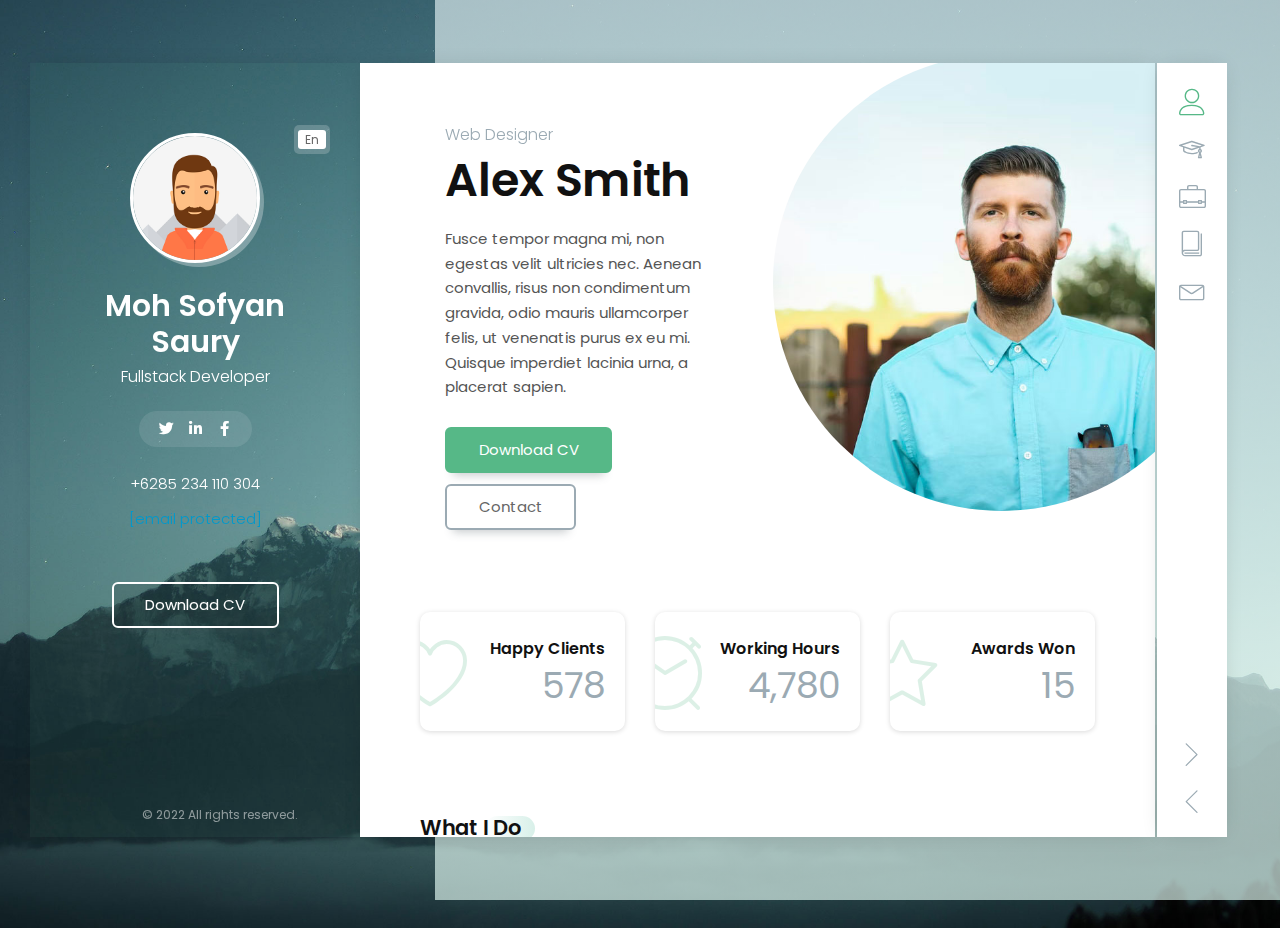
==== commit 88c59980: "Update index.html" ====
--- a/index.html
+++ b/index.html
@@ -5,7 +5,7 @@
 <head>
     <meta charset="UTF-8" />
     <meta http-equiv="X-UA-Compatible" content="IE=edge"> 
-    <title>CVup - Resume / CV / vCard Template</title>
+    <title>Sofyan Saury - Profile Page</title>
     <meta name="viewport" content="width=device-width, initial-scale=1, maximum-scale=1" />
     <meta name="description" content="CVup - Resume / CV / vCard Template" />
     <meta name="keywords" content="vcard, resposnive, retina, resume, jquery, css3, bootstrap, Material CV, portfolio" />
@@ -56,17 +56,14 @@
                   <li>
                     <a href="#" class="active">En</a>
                   </li>
-                  <li>
-                    <a href="#">Fr</a>
-                  </li>
                 </ul>
               </div>
               <div class="header-photo">
                 <img src="img/main_photo.jpg" alt="Alex Smith">
               </div>
               <div class="header-titles">
-                <h2>Alex Smith</h2>
-                <h4>Web Designer</h4>
+                <h2>Moh Sofyan Saury</h2>
+                <h4>Fullstack Developer</h4>
               </div>
             </div>
 
@@ -114,7 +111,7 @@
             <div class="info-list">
               <ul>
                 <li>
-                  <span class="value">+0123 123 456 789</span>
+                  <span class="value">+6285 234 110 304</span>
                 </li>
 
                 <li>
@@ -1163,7 +1160,7 @@
 
     <script src="js/validator.js"></script>
     <script src="js/main.js"></script>
-  <script defer src="https://static.cloudflareinsights.com/beacon.min.js/vaafb692b2aea4879b33c060e79fe94621666317369993" integrity="sha512-0ahDYl866UMhKuYcW078ScMalXqtFJggm7TmlUtp0UlD4eQk0Ixfnm5ykXKvGJNFjLMoortdseTfsRT8oCfgGA==" data-cf-beacon='{"rayId":"770fba7778897cbc","version":"2022.11.3","r":1,"token":"94b99c0576dc45bf9d669fb5e9256829","si":100}' crossorigin="anonymous"></script>
+  <script defer src="https://static.cloudflareinsights.com/beacon.min.js/vaafb692b2aea4879b33c060e79fe94621666317369993" integrity="sha512-0ahDYl866UMhKuYcW078ScMalXqtFJggm7TmlUtp0UlD4eQk0Ixfnm5ykXKvGJNFjLMoortdseTfsRT8oCfgGA==" data-cf-beacon='{"rayId":"770fba7778897cbc","version":"2022.11.3","r":1,"token":"94b99c0576dc45bf9d669fb5e9256829","si":100}' crossorigin="anonymous"></script>
 </body>
 
 <!-- Mirrored from lmpixels.com/demo/cvup/light/1/index.html by HTTrack Website Copier/3.x [XR&CO'2014], Mon, 28 Nov 2022 02:38:59 GMT -->
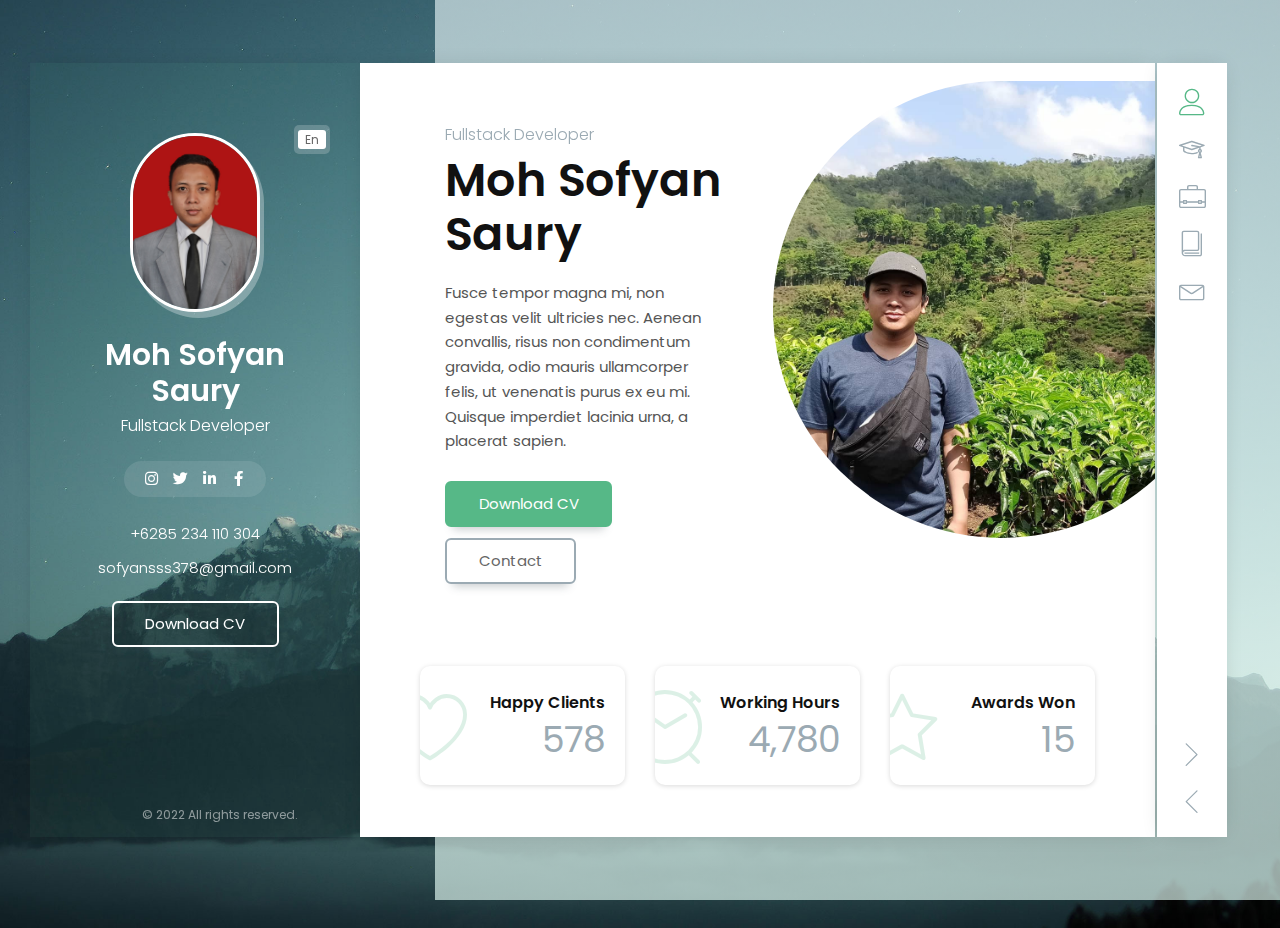
==== commit a5706e99: "Commit" ====
--- a/index.html
+++ b/index.html
@@ -10,7 +10,7 @@
     <meta name="description" content="CVup - Resume / CV / vCard Template" />
     <meta name="keywords" content="vcard, resposnive, retina, resume, jquery, css3, bootstrap, Material CV, portfolio" />
     <meta name="author" content="lmpixels" />
-    <link rel="shortcut icon" href="favicon.ico">
+    <link rel="shortcut icon" href="favicons.ico">
 
 
     <link rel="stylesheet" href="css/reset.css" type="text/css">
@@ -59,7 +59,7 @@
                 </ul>
               </div>
               <div class="header-photo">
-                <img src="img/main_photo.jpg" alt="Alex Smith">
+                <img src="img/sofyan.jpg" alt="Sofyan Saury">
               </div>
               <div class="header-titles">
                 <h2>Moh Sofyan Saury</h2>
@@ -102,6 +102,7 @@
 
             <div class="social-links">
               <ul>
+                <li><a href="#" target="_blank"><i class="fab fa-instagram"></i></a></li>
                 <li><a href="#" target="_blank"><i class="fab fa-twitter"></i></a></li>
                 <li><a href="#" target="_blank"><i class="fab fa-linkedin-in"></i></a></li>
                 <li><a href="#" target="_blank"><i class="fab fa-facebook-f"></i></a></li>
@@ -115,13 +116,13 @@
                 </li>
 
                 <li>
-                  <span class="value"><a href="https://lmpixels.com/cdn-cgi/l/email-protection" class="__cf_email__" data-cfemail="7e1f121b063e0d13170a16501d1113">[email&#160;protected]</a></span>
+                  <span class="value">sofyansss378@gmail.com</span>
                 </li>
               </ul>
             </div>
 
             <div class="header-buttons">
-              <a href="#" target="_blank" class="btn btn-primary">Download CV</a>
+              <a href="/file/cv_sofyan.pdf" target="_blank" download class="btn btn-primary">Download CV</a>
             </div>
 
             <div class="copyrights">© 2022 All rights reserved.</div>
@@ -155,26 +156,23 @@
 
                           <div class="owl-carousel text-rotation">                                    
                             <div class="item">
-                              <h4>Web Designer</h4>
-                            </div>
-                            <div class="item">
-                              <h4>Frontend-developer</h4>
-                            </div>
-                          </div>
-
-                          <h1>Alex Smith</h1>
+                              <h4>Fullstack Developer</h4>
+                            </div>
+                          </div>
+
+                          <h1>Moh Sofyan Saury</h1>
                           <p>Fusce tempor magna mi, non egestas velit ultricies nec. Aenean convallis, risus non condimentum gravida, odio mauris ullamcorper felis, ut venenatis purus ex eu mi. Quisque imperdiet lacinia urna, a placerat sapien.</p>
                           
                           <div class="home-buttons">
-                            <a href="https://themeforest.net/item/leven-vcard-wordpress-theme/25289671" target="_blank" class="btn btn-primary">Download CV</a>
-                            <a href="https://lmpixels.com/wp/leven-wp/contact/" target="_self" class="btn btn-secondary">Contact</a>
+                            <a href="/file/cv_sofyan.pdf" download target="_blank" class="btn btn-primary">Download CV</a>
+                            <a href="#contact" target="_self" class="btn btn-secondary">Contact</a>
                           </div>
                         </div>
                       </div>
 
                       <div class="col-sm-12 col-md-6 col-lg-6">
                           <div class="home-photo">
-                              <div class="hp-inner" style="background-image: url(img/main_photo_1.jpg);" ></div>
+                              <div class="hp-inner" style="background-image: url(img/sofyan_1.jpg);" ></div>
                           </div>
                       </div>
                   </div>
@@ -1042,7 +1040,7 @@
                     <div class="col-xs-12 col-sm-4">
                       <div class="lm-info-block gray-default">
                         <i class="lnr lnr-map-marker"></i>
-                        <h4>San Francisco</h4>
+                        <h4>Jember, East Java<br>Indonesia</h4>
                         <span class="lm-info-block-value"></span>
                         <span class="lm-info-block-text"></span>
                       </div>
@@ -1051,7 +1049,7 @@
                     <div class="col-xs-12 col-sm-4">
                       <div class="lm-info-block gray-default">
                         <i class="lnr lnr-phone-handset"></i>
-                        <h4>415-832-2000</h4>
+                        <h4><br>+62852-3411-0304</h4>
                         <span class="lm-info-block-value"></span>
                         <span class="lm-info-block-text"></span>
                       </div>
@@ -1060,7 +1058,7 @@
                     <div class="col-xs-12 col-sm-4">
                       <div class="lm-info-block gray-default">
                         <i class="lnr lnr-envelope"></i>
-                        <h4><a href="https://lmpixels.com/cdn-cgi/l/email-protection" class="__cf_email__" data-cfemail="51303d3429113429303c213d347f323e3c">[email&#160;protected]</a></h4>
+                        <h4><a href="mailto: sofyansss378@gmail.com" class="__cf_email__"><br>sofyansss378@gmail.com</a></h4>
                         <span class="lm-info-block-value"></span>
                         <span class="lm-info-block-text"></span>
                       </div>
--- a/css/main.css
+++ b/css/main.css
@@ -1 +1,2805 @@
-@import 'https://fonts.googleapis.com/css?family=Poppins:200,200i,300,300i,400,400i,600,600i';@import 'fonts/linear-icons-font/style.css';@import 'fonts/fontawesome-free-5.12.1-web/css/all.min.css';.no-js .preloader,.no-js .preloader-portfolio{display:none}.preloader,.preloader-portfolio{position:fixed;left:0;top:0;width:100%;height:100%;z-index:9999;background:#fff}.preloader-animation{width:200px;height:200px;position:absolute;top:50%;left:50%;transform:translate(-50%,-50%);margin:auto;filter:url(#goo);animation:rotate-move 2s ease-in-out infinite}.dot{width:70px;height:70px;border-radius:50%;background-color:#000;position:absolute;top:0;bottom:0;left:0;right:0;margin:auto}.dot-3{background-color:#56b887;animation:dot-3-move 2s ease infinite,index 6s ease infinite}.dot-2{background-color:#f74d75;animation:dot-2-move 2s ease infinite,index 6s -4s ease infinite}.dot-1{background-color:#ffe386;animation:dot-1-move 2s ease infinite,index 6s -2s ease infinite}@keyframes dot-3-move{20%{transform:scale(1)}45%{transform:translateY(-18px) scale(.45)}60%{transform:translateY(-90px) scale(.45)}80%{transform:translateY(-90px) scale(.45)}100%{transform:translateY(0px) scale(1)}}@keyframes dot-2-move{20%{transform:scale(1)}45%{transform:translate(-16px,12px) scale(.45)}60%{transform:translate(-80px,60px) scale(.45)}80%{transform:translate(-80px,60px) scale(.45)}100%{transform:translateY(0px) scale(1)}}@keyframes dot-1-move{20%{transform:scale(1)}45%{transform:translate(16px,12px) scale(.45)}60%{transform:translate(80px,60px) scale(.45)}80%{transform:translate(80px,60px) scale(.45)}100%{transform:translateY(0px) scale(1)}}@keyframes rotate-move{55%{transform:translate(-50%,-50%) rotate(0deg)}80%{transform:translate(-50%,-50%) rotate(360deg)}100%{transform:translate(-50%,-50%) rotate(360deg)}}@keyframes index{0%,100%{z-index:3}33.3%{z-index:2}66.6%{z-index:1}}html{margin:0;width:100%;height:100%;min-height:100%;overflow:hidden}body{background-color:#f2f7f9;margin:0;width:100%;height:100%;min-height:100%;font-size:15px;font-family:poppins,Helvetica,sans-serif;line-height:1.65em;overflow:hidden;color:#555;background-repeat:no-repeat;background-position:center;background-position:50% 50%;background-size:cover}h1,h2,h3,h4,h5,h6{color:#111;font-family:poppins,Helvetica,sans-serif;font-weight:600}h1{font-size:32px}h2{font-size:27px}h3{font-size:21px}h4{font-size:18px}h5{font-size:16px}h6{font-size:14px}a{color:#09c;text-decoration:none;-webkit-transition:all .3s ease-in-out;-moz-transition:all .3s ease-in-out;-o-transition:all .3s ease-in-out;-ms-transition:all .3s ease-in-out;transition:all .3s ease-in-out}p{margin-bottom:10px}.clearfix:before,.clearfix:after{content:" ";display:table}.clearfix:after{clear:both}.page{display:block;width:100%;height:100%;min-height:100%;padding:0 125px 0 55px;overflow:hidden}.page-content{position:relative;width:100%;max-width:1460px;min-height:86vh;margin:7vh auto;padding:0;-webkit-backface-visibility:hidden;-moz-backface-visibility:hidden;backface-visibility:hidden}.btn-primary,.btn-secondary,button,input[type=button],input[type=submit],.wp-block-button .wp-block-button__link{display:inline-block;position:relative;padding:.8em 2.1em;margin-bottom:.75em;margin-right:.25em;font-size:1em;line-height:1.2;border:0;outline:0;border:2px solid #56b887;color:#fff;text-shadow:none;background-color:#56b887;border-radius:6px;cursor:pointer;font-family:poppins,Helvetica,sans-serif;box-shadow:0 10px 10px -8px rgba(80,90,96,.33);-webkit-transition:all .3s ease-in-out;-moz-transition:all .3s ease-in-out;-o-transition:all .3s ease-in-out;-ms-transition:all .3s ease-in-out;transition:all .3s ease-in-out}.btn-primary:last-child,.btn-secondary:last-child,button:last-child,input[type=button]:last-child,input[type=submit]:last-child,.wp-block-button .wp-block-button__link:last-child{margin-right:0}.btn-primary:hover,.btn-primary:focus,button:hover,button:focus,input[type=button]:hover,input[type=button]:focus,input[type=submit]:hover,input[type=submit]:focus{background-color:#fff;color:#111;border:2px solid #56b887}.btn-secondary{border-color:#9baab3;background-color:#fff;box-shadow:0 10px 10px -8px rgba(80,90,96,.33);color:#666}.btn-secondary:hover,.btn-secondary:focus{color:#fff;border-color:#9baab3;background-color:#9baab3}button.mfp-close:hover,button.mfp-close:visited,button.mfp-close:focus,button.mfp-arrow:hover,button.mfp-arrow:visited,button.mfp-arrow:focus{border:0}.animated{-webkit-animation-duration:1s;animation-duration:1s;-webkit-animation-fill-mode:both;animation-fill-mode:both}.half-bg{position:absolute;top:0;bottom:0;left:calc(383px + 10%);right:0;background:linear-gradient(#d8e8eb,#d8f0e9);opacity:.7}@media only screen and (max-width:1640px){.half-bg{left:calc(380px + 55px)}}@media only screen and (min-width:1025px){body::-webkit-scrollbar,.animated-section::-webkit-scrollbar,.single-page-content::-webkit-scrollbar,.header::-webkit-scrollbar,.portfolio-page-content::-webkit-scrollbar{position:absolute;width:5px;margin-left:-5px}body::-webkit-scrollbar-track,.animated-section::-webkit-scrollbar-track,.single-page-content::-webkit-scrollbar-track,.header::-webkit-scrollbar-track,.portfolio-page-content::-webkit-scrollbar-track{background-color:#fcfcfc}body::-webkit-scrollbar-thumb,.animated-section::-webkit-scrollbar-thumb,.single-page-content::-webkit-scrollbar-thumb,.header::-webkit-scrollbar-thumb,.portfolio-page-content::-webkit-scrollbar-thumb{background-color:#ddd;outline:0}}.lm-animated-bg{position:absolute;width:auto;height:auto;top:-28px;left:-28px;right:-28px;bottom:-28px;background-position:center center;background-size:cover;background-repeat:no-repeat;z-index:-1}.vcentered{vertical-align:middle;width:100%;align-items:center;display:flex;display:-ms-flexbox;-ms-flex-pack:center;justify-content:center;flex-direction:column;height:100%;display:-webkit-box;display:-moz-box;display:-ms-flexbox;display:-webkit-flex;display:flex;-webkit-box-direction:normal;-moz-box-direction:normal;-webkit-box-orient:horizontal;-moz-box-orient:horizontal;-webkit-flex-direction:row;-ms-flex-direction:row;flex-direction:row;-webkit-flex-wrap:wrap;-ms-flex-wrap:wrap;flex-wrap:wrap;-webkit-box-pack:center;-moz-box-pack:center;-webkit-justify-content:center;-ms-flex-pack:center;justify-content:center;-webkit-align-content:stretch;-ms-flex-line-pack:stretch;align-content:stretch;-webkit-box-align:center;-moz-box-align:center;-webkit-align-items:center;-ms-flex-align:center;align-items:center;text-align:center}.vcentered .row{width:100%}.title-block{position:relative;text-align:center}.title-block h2{font-size:60px;line-height:74px;margin:0;text-align:center}.title-block .sp-subtitle{color:#9baab3;font-size:21px;font-weight:300;margin:5px 0;text-align:center}.text-rotation{display:block;width:100%;position:relative}.alert{position:relative;padding:.75rem 1.25rem;margin-bottom:30px;border:1px solid transparent;border-radius:.25rem}.alert-success{color:#155724;background-color:#d4edda;border-color:#c3e6cb}.alert-danger{color:#721c24;background-color:#f8d7da;border-color:#f5c6cb}.alert button.close{padding:0;background-color:transparent;border:0;-webkit-appearance:none}.alert .close{float:right;font-size:1.5rem;font-weight:700;line-height:1;color:#000;text-shadow:0 1px 0 #fff;opacity:.5}.alert .close:focus,.alert .close:hover{color:#000;text-decoration:none;opacity:.75}@media only screen and (min-width:1025px){.header{display:inline-block;float:left;width:100%;max-width:380px;height:100%;max-height:80vh;min-height:inherit;text-align:center;padding:70px 30px 45px;overflow:auto;background-color:rgba(86,184,135,.06);-webkit-box-shadow:0 0 20px -5px rgb(0 0 0/15%);-moz-box-shadow:0 0 20px -5px rgb(0 0 0/15%);box-shadow:0 0 20px -5px rgb(0 0 0/15%)}ul.main-menu{position:absolute;padding:15px 0 115px;width:70px;right:-72px;background-color:#fff;z-index:999;list-style:none;top:0;bottom:0;-webkit-box-shadow:0 0 20px -5px rgb(0 0 0/15%);-moz-box-shadow:0 0 20px -5px rgb(0 0 0/15%);box-shadow:0 0 20px -5px rgb(0 0 0/15%)}ul.main-menu a{display:block;position:relative;color:#9baab3;padding:10px;-webkit-transition:all .3s ease-in-out;-moz-transition:all .3s ease-in-out;-o-transition:all .3s ease-in-out;-ms-transition:all .3s ease-in-out;transition:all .3s ease-in-out}ul.main-menu a.active,ul.main-menu a:focus,ul.main-menu a:hover{color:#56b887}ul.main-menu .menu-icon{display:block;font-size:27px}ul.main-menu .link-text{position:absolute;width:auto;visibility:hidden;opacity:0;color:#9baab3;padding:2px 10px;background-color:#fff;white-space:nowrap;border:2px solid #fff;right:0;top:calc(-50% - 2px);border-bottom-left-radius:5px;border-right:0;border-top-left-radius:5px;margin-top:50%;-webkit-transition:all .3s ease-in-out;-moz-transition:all .3s ease-in-out;-o-transition:all .3s ease-in-out;-ms-transition:all .3s ease-in-out;transition:all .3s ease-in-out;z-index:0;box-shadow:0 10px 10px -8px rgb(0 0 0/22%)}ul.main-menu a:hover .link-text{right:100%;visibility:visible;opacity:1;border-color:#9baab3}}.header-lng{display:inline-block;margin-bottom:5px;margin-top:-8px;text-align:right;float:right}.header-lng ul{display:inline-block;padding:2px 4px;list-style:none;text-align:right;background-color:rgba(255,255,255,.2);border-radius:5px}.header-lng ul li{display:inline-block;margin:0;padding:0}.header-lng ul li a{font-size:12px;line-height:1;padding:1px 7px;border-radius:3px;color:#fff}.header-lng ul li a.active{background-color:#fff;color:#666}.header-lng ul li a:hover,.header-lng ul li a:focus{background-color:#fff;color:#666}.social-links{margin-bottom:25px;margin-top:25px}.social-links ul{list-style:none;display:inline-block;background-color:rgba(255,255,255,.1);padding:3px 15px;border-radius:25px}.social-links ul li{display:inline-block;margin:0 0 5px}.social-links ul li a{color:#fff;border-radius:20px;font-size:15px;padding:0;height:25px;width:25px;display:block;line-height:30px;text-align:center;opacity:1}.social-links ul li a:hover{opacity:1;color:#111}.lmpixels-arrows-nav{position:absolute;padding:10px 0;width:70px;right:-72px;list-style:none;bottom:0;z-index:999}.lmpixels-arrows-nav div{display:block;position:relative;text-align:center;color:#9baab3;padding:10px;font-size:24px;-webkit-transition:all .3s ease-in-out;-moz-transition:all .3s ease-in-out;-o-transition:all .3s ease-in-out;-ms-transition:all .3s ease-in-out;transition:all .3s ease-in-out}.lmpixels-arrows-nav div:hover{color:#56b887;cursor:pointer}.header-photo{position:relative;width:130px;margin:0 auto 25px;z-index:1}.header-photo img{max-width:100%;background-color:#fff;border:3px solid #fff;border-radius:300px}.header-photo:after{position:absolute;opacity:.3;top:3%;left:3%;border-radius:300px;content:'';height:calc(100% + 0px);width:calc(100% + 0px);background-color:#fff;z-index:-1}.header-titles h2{font-size:30px;font-weight:600;color:#fff;margin:5px 0 7px;line-height:1.2em}.header-titles h4{font-size:16px;font-weight:300;color:#fff;margin:5px 0;line-height:1.2em}.header-buttons{margin-top:50px}.header-buttons .btn-primary{background-color:rgba(0,0,0,.12);border-color:#fff}.header-buttons .btn-primary:hover,.header-buttons .btn-primary:focus,.header-buttons .btn-primary:active{background-color:rgba(255,255,255,.88)}.header .copyrights{color:#fff;width:380px;position:absolute;bottom:0;left:0;padding:5px 10px 15px;line-height:14px;font-size:12px;text-align:center;opacity:.5}.header .info-list{color:#fff;font-weight:300}.content-area{position:absolute;right:0;background-color:transparent;height:100%;width:100%;max-width:calc(100% - 380px)}.animated-sections{position:relative;height:100%;-webkit-perspective:1500px;-moz-perspective:1500px;perspective:1500px;-webkit-backface-visibility:hidden;-moz-backface-visibility:hidden;backface-visibility:hidden}.animated-section{position:absolute;background-color:transparent;height:100%;width:100%;padding:0;opacity:0;overflow-x:hidden;overflow-y:auto;visibility:hidden;-webkit-backface-visibility:hidden;-moz-backface-visibility:hidden;backface-visibility:hidden;-webkit-transform:translate3d(0,0,0);-moz-transform:translate3d(0,0,0);transform:translate3d(0,0,0);background-repeat:no-repeat;background-position:center;background-position:50% 50%;background-size:cover;-webkit-box-shadow:0 0 20px -5px rgb(0 0 0/15%);-moz-box-shadow:0 0 20px -5px rgb(0 0 0/15%);box-shadow:0 0 20px -5px rgb(0 0 0/15%)}.section-content{background-color:#fff;padding:60px;position:relative;height:auto;width:100%;min-width:100%;min-height:100%;-webkit-transform:translate3d(0,0,0);-o-transform:translate3d(0,0,0);-moz-transform:translate3d(0,0,0);transform:translate3d(0,0,0);-ms-transform:none}.single-page-content{position:absolute;background-color:#fff;height:100%;width:100%;padding:60px;overflow:auto}.section-active,.no-js .animated-section{opacity:1;visibility:visible;z-index:99}.ps>.ps__scrollbar-y-rail{margin-right:10px;margin-top:30px;margin-bottom:30px;border-radius:20px}.ps>.ps__scrollbar-y-rail>.ps__scrollbar-y{background-color:#b5b6b7}.ps:hover>.ps__scrollbar-y-rail:hover>.ps__scrollbar-y{background-color:#56b887}.ps>.ps__scrollbar-y-rail{width:12px}.ps>.ps__scrollbar-y-rail:hover>.ps__scrollbar-y,.ps>.ps__scrollbar-y-rail:active>.ps__scrollbar-y,.ps:hover.ps--in-scrolling.ps--y>.ps__scrollbar-y-rail>.ps__scrollbar-y,.ps.ps--in-scrolling.ps--y>.ps__scrollbar-y-rail>.ps__scrollbar-y{width:8px}.page-title{display:inline-block;position:relative;padding-right:25px;padding-bottom:15px;margin-bottom:30px}.page-title h2{position:relative;font-size:36px;z-index:1}.page-title h4{margin-top:15px;color:#9baab3;font-weight:300;font-size:16px}.form-group{position:relative;margin:0 0 21.5px}.form-control,.form-control:focus{height:42px}.form-control,.form-control:focus,.has-error .form-control,.has-error .form-control:focus,input[type=search],input[type=password],input[type=text]{position:relative;border:2px solid #d5d6d7;border-radius:5px;display:block;font-size:1em;line-height:1.4;margin:0;padding:10px 25px 10px 12px;width:100%;background:0 0;background-color:transparent;text-align:left;color:inherit;-webkit-box-shadow:none;-moz-box-shadow:none;box-shadow:none;outline:none;font-family:poppins,Helvetica,sans-serif;box-shadow:0 10px 10px -8px rgba(0,0,0,.1)}textarea.form-control,textarea.form-control:focus{height:auto}.form-control~.form-control-border{content:"";position:absolute;z-index:-1;left:0;right:100%;bottom:0;border-radius:5px;top:0;opacity:0;background:0 0;border:2px solid #56b887;border-right-width:0;height:100%;-webkit-transition:all .3s ease-in-out;-moz-transition:all .3s ease-in-out;-o-transition:all .3s ease-in-out;-ms-transition:all .3s ease-in-out;transition:all .3s ease-in-out}.form-control:focus~.form-control-border{left:0;right:0;height:100%;z-index:1;opacity:1;border-right-width:2px}.has-error .form-control~.form-control-border{border-color:#ff4c4c}.form-control::-moz-placeholder{color:#adadac}.form-control:-ms-input-placeholder{color:#adadac}.form-control::-webkit-input-placeholder{color:#adadac}.form-group .help-block{position:absolute;display:inline-block;padding:0 5px;font-size:.93em;line-height:1.75em;margin:-2px 0 0 10px;color:#fff;background:#ff4e4e}.form-group .help-block:after{content:" ";position:absolute;left:5px;bottom:100%;width:0;height:0;border-bottom:10px solid #ff4e4e;border-right:10px solid transparent}.form-group .help-block:empty{display:none}.form-group-with-icon i{position:absolute;font-size:16px;top:13px;right:13px;color:#d3d3d3}.form-group-with-icon.form-group-focus i{color:#56b887}.form-group.form-group-w-checkbox{padding-top:0;padding-bottom:8px;margin-bottom:17px}.form-group-with-icon.form-group-w-checkbox{padding-top:8px;padding-left:52px;margin-bottom:25px}.form-group .form-control-checkbox+label,.form-group.form-group-focus .form-control-checkbox+label{position:relative;display:inline;left:0;top:0;font-size:1em;opacity:1}.form-group .form-control-checkbox,.form-group.form-group-focus .form-control-checkbox{display:inline-block;width:auto;height:auto;top:2px}.form-group.form-group-w-checkbox .help-block{top:100%;left:0;margin-left:0}.form-group.form-group-with-icon.form-group-w-checkbox .help-block{left:52px}.form-group label{position:absolute;top:10px;left:15px;z-index:-1;color:#a5a6a7;transition:.3s}.form-group .form-control:focus~label,.form-group.form-group-focus .form-control~label{color:#56b887;top:-20px;left:0;z-index:1;font-size:13px}.form-control,.form-control:focus,.has-error .form-control,.has-error .form-control:focus,input[type=search],input[type=password],input[type=text],.header-search input.form-control{-webkit-transform:translateZ(0);-moz-transform:translateZ(0);transform:translateZ(0)}.vcentered .row{width:100%}.flex-v-align{vertical-align:middle;width:100%;min-height:100%;align-items:center;display:flex;display:-ms-flexbox;-ms-flex-pack:center;justify-content:center;flex-direction:column;height:100%;display:-webkit-box;display:-moz-box;display:-ms-flexbox;display:-webkit-flex;display:flex;-webkit-box-direction:normal;-moz-box-direction:normal;-webkit-box-orient:horizontal;-moz-box-orient:horizontal;-webkit-flex-direction:row;-ms-flex-direction:row;flex-direction:row;-webkit-flex-wrap:wrap;-ms-flex-wrap:wrap;flex-wrap:wrap;-webkit-box-pack:center;-moz-box-pack:center;-webkit-justify-content:center;-ms-flex-pack:center;justify-content:center;-webkit-align-content:stretch;-ms-flex-line-pack:stretch;align-content:stretch;-webkit-box-align:center;-moz-box-align:center;-webkit-align-items:center;-ms-flex-align:center;align-items:center;text-align:center;margin:0}.home-photo{display:block;position:relative;width:calc(100% + 150px);padding-bottom:calc(100% + 150px);margin-top:-100px;background-color:#fff;border-radius:1000px;border-top-right-radius:0;overflow:hidden}.home-photo .hp-inner{background-image:url(https://lmpixels.com/404.shtml);background-position:center;background-repeat:no-repeat;background-size:cover;height:auto;display:block;position:absolute;top:0;bottom:0;width:auto;left:0;right:0}.home-text{text-align:left;padding-right:20px;padding-left:10px}.home-text h1{font-size:46px;line-height:54px;margin-top:0;margin-bottom:20px}.home-text h4{font-size:16px;color:#9baab3;font-weight:300;margin-bottom:5px}.home-buttons{margin-top:27px}.block-title{display:inline-block;position:relative;padding-right:12px;margin-bottom:25px}.block-title h3{position:relative;font-size:21px;z-index:1}.block-title h3 span{color:#56b887}.block-title:after{position:absolute;opacity:1;top:0;right:-1px;content:'';height:100%;width:50px;max-width:50%;border-radius:30px;background:linear-gradient(90deg,transparent,rgba(216,240,233,1) 100%);z-index:0}.white-space-10{padding-bottom:10px}.white-space-20{padding-bottom:20px}.white-space-30{padding-bottom:30px}.white-space-40{padding-bottom:40px}.white-space-50{padding-bottom:50px}.white-space-60{padding-bottom:60px}.white-space-70{padding-bottom:70px}.white-space-80{padding-bottom:80px}.white-space-90{padding-bottom:90px}.white-space-100{padding-bottom:100px}.info-list ul{list-style:none;padding:0;margin:0}.info-list ul li{margin-bottom:10px}.info-list ul li:last-child{margin-bottom:0}.info-list .title{color:#56b887;margin-right:5px;font-weight:600}.info-block-w-icon{margin-bottom:25px}.info-block-w-icon .ci-text h4{margin:5px 0}.info-block-w-icon .ci-text p{font-size:.95em}.info-block-w-icon .ci-icon{display:table-cell;width:54px;padding-right:25px}.info-block-w-icon i{position:relative;font-size:42px;color:#56b887;opacity:.7}.lm-info-block{position:relative;text-align:center;width:100%;display:block;margin:0 0 15px;background-color:#fff;padding:20px 10px;-webkit-box-shadow:none;-moz-box-shadow:none;box-shadow:none;overflow:hidden;border-radius:10px;-webkit-transition:all .2s ease-in-out;-moz-transition:all .2s ease-in-out;-o-transition:all .2s ease-in-out;-ms-transition:all .2s ease-in-out;transition:all .2s ease-in-out;-webkit-box-shadow:0 1px 5px rgb(0 0 0/15%);-moz-box-shadow:0 1px 5px rgb(0 0 0/15%);-o-box-shadow:0 1px 5px rgb(0 0 0/15%);box-shadow:0 1px 5px rgb(0 0 0/15%)}.lm-info-block i{position:relative;font-size:33px;color:#56b887;z-index:1}.lm-info-block h4{font-size:15px;margin-top:8px}.lm-info-block .lm-info-block-value{font-size:30px;line-height:30px;font-weight:400;display:block;margin:10px 0;color:#56b887}.lm-info-block .lm-info-block-value:empty{margin:0}.testimonial{text-align:center;background-color:#f7f8f9;border:2px solid #f7f8f9;border-radius:16px;margin:45px 2px 10px;padding:0 25px 15px}.testimonial img{max-width:90px;max-height:90px;margin:-45px auto 20px;border-radius:90px;box-shadow:0 10px 10px -8px rgba(0,0,0,.22)}.testimonial .text{text-align:left;font-style:italic}.testimonial .author-info{position:relative;text-align:right;margin-top:20px}.testimonial .author-info .icon{content:'';position:absolute;font-size:28px;left:0;top:8px;color:#9baab3;opacity:.5}.testimonial .author-info .author{margin:0;font-size:15px}.testimonial .author-info .company{color:#9baab3;font-size:13px;font-weight:300;margin:0}.clients.owl-carousel .client-block{padding:15px;margin-bottom:15px}.client-block{text-align:center;padding:5px 0;margin-bottom:30px;opacity:.7;-webkit-transition:all .2s ease-in-out;-moz-transition:all .2s ease-in-out;-o-transition:all .2s ease-in-out;-ms-transition:all .2s ease-in-out;transition:all .2s ease-in-out}.testimonials.owl-carousel .owl-nav,.clients.owl-carousel .owl-nav{position:absolute;text-align:right;right:0;top:-52px}.testimonials.owl-carousel .owl-nav .owl-prev,.testimonials.owl-carousel .owl-nav .owl-next,.clients.owl-carousel .owl-nav .owl-prev,.clients.owl-carousel .owl-nav .owl-next{position:relative;display:inline-block;background-color:#f1f1f1;border-radius:5px;-webkit-transition-duration:.2s;transition-duration:.2s;font-family:"font awesome 5 free";font-size:11px;font-weight:900;-moz-osx-font-smoothing:grayscale;-webkit-font-smoothing:antialiased;display:inline-block;font-style:normal;font-variant:normal;text-rendering:auto;color:#666}.testimonials.owl-carousel .owl-nav .owl-prev,.clients.owl-carousel .owl-nav .owl-prev{margin-right:3px}.testimonials.owl-carousel .owl-nav .owl-prev:before,.testimonials.owl-carousel .owl-nav .owl-next:before,.clients.owl-carousel .owl-nav .owl-prev:before,.clients.owl-carousel .owl-nav .owl-next:before{position:relative;margin:2px;width:22px;height:22px;line-height:22px;text-align:center;display:block;cursor:pointer;color:inherit;z-index:1}.testimonials.owl-carousel .owl-nav .owl-prev:before,.clients.owl-carousel .owl-nav .owl-prev:before{content:"\f053"}.testimonials.owl-carousel .owl-nav .owl-next:before,.clients.owl-carousel .owl-nav .owl-next:before{content:"\f054"}.testimonials.owl-carousel .owl-nav .owl-prev:hover,.testimonials.owl-carousel .owl-nav .owl-next:hover,.clients.owl-carousel .owl-nav .owl-prev:hover,.clients.owl-carousel .owl-nav .owl-next:hover{background-color:#56b887;border-color:#56b887;color:#fff}.timeline-second-style .timeline-item{position:relative;display:table;table-layout:fixed;width:100%;padding-bottom:15px}.timeline-second-style .timeline-item:last-child{padding-bottom:0}.timeline-second-style .left-part{width:30%;display:table-cell;padding-right:25px;min-height:100%;text-align:right;vertical-align:top}.timeline-second-style .right-part{width:70%;display:table-cell;padding-left:25px;padding-right:15px;vertical-align:top}.timeline-second-style .right-part p,.timeline-second-style .right-part p>*{font-size:.92em}.timeline-second-style .divider{position:absolute;top:0;left:30%;bottom:0;width:1px;background-color:#eee}.timeline-second-style .divider:before{content:'';display:block;position:absolute;margin-top:2px;width:21px;height:21px;position:absolute;margin-left:-10px;border-radius:12px;background-color:#56b887;opacity:.25;z-index:0}.timeline-second-style .divider:after{content:'';display:block;position:absolute;margin-top:6px;width:13px;height:13px;margin-left:-6px;background-color:#fff;border-radius:10px;border:2px solid #56b887;z-index:1}.timeline-second-style .item-title{font-size:16px;margin-bottom:3px}.timeline-second-style .item-period{margin:3px 0;font-size:14px;line-height:1.4em}.timeline-second-style .item-company{display:block;margin:0 0 4px;font-size:13px;font-weight:300;line-height:1.45em;color:#9baab3}.timeline-second-style .timeline-item:last-child .right-part{padding-bottom:0}.timeline-second-style .item-logo{display:block;margin-bottom:10px}.timeline-second-style .item-logo img{max-height:40px}.skills-info.skills-second-style{margin-bottom:30px}.skills-info.skills-second-style h4{font-size:13px;line-height:1.1em;position:relative;float:left;margin:0 0 4px}.skills-second-style .skill-container{position:relative;display:inline-block;background-color:#ebeef2;-moz-border-radius:8px;-webkit-border-radius:8px;border-radius:8px;-webkit-box-sizing:border-box;-moz-box-sizing:border-box;box-sizing:border-box;height:6px;margin-bottom:8px;width:100%}.skills-second-style .skill-container:before{content:'';position:absolute;background-color:#56b887}.skills-second-style .skill-value{font-size:11px;line-height:1.1em;position:relative;float:right;margin:0 0 4px;color:#9baab3}.skills-second-style .skill-percentage{background-color:#56b887;-moz-border-radius:9px;-webkit-border-radius:9px;border-radius:9px;height:6px;padding:0}.skills-second-style .skill-container.skill-1 .skill-percentage{width:95%}.skills-second-style .skill-container.skill-2 .skill-percentage{width:65%}.skills-second-style .skill-container.skill-3 .skill-percentage{width:80%}.skills-second-style .skill-container.skill-4 .skill-percentage{width:90%}.skills-second-style .skill-container.skill-5 .skill-percentage{width:95%}.skills-second-style .skill-container.skill-6 .skill-percentage{width:85%}.skills-second-style .skill-container.skill-7 .skill-percentage{width:100%}.skills-second-style .skill-container.skill-8 .skill-percentage{width:75%}.skills-second-style .skill-container.skill-9 .skill-percentage{width:90%}.pt-page .skills-second-style .skill-percentage,.pt-page .skills-second-style .skill-value{-webkit-transition:all 2s ease-in-out;-moz-transition:all 2s ease-in-out;-o-transition:all 2s ease-in-out;-ms-transition:all 2s ease-in-out;transition:all 2s ease-in-out}.js .subpages:not(.one-page-layout) .pt-page:not(.pt-page-current) .skills-second-style .skill-percentage{width:0!important}.js .subpages:not(.one-page-layout) .pt-page:not(.pt-page-current) .skills-second-style .skill-value{left:26px!important}.knowledges{list-style:none}.knowledges li{display:inline-block;background-color:#56b887;border-radius:25px;color:#fff;padding:1px 12px;margin:3px 0;font-size:13px}.certificate-item{position:relative;display:table;table-layout:fixed;width:100%;border-radius:8px;margin-bottom:20px;-webkit-transition:all 2s ease-in-out;-moz-transition:all .2s ease-in-out;-o-transition:all .2s ease-in-out;-ms-transition:all .2s ease-in-out;transition:all .2s ease-in-out;-webkit-box-shadow:0 1px 5px rgb(0 0 0/20%);-moz-box-shadow:0 1px 5px rgb(0 0 0/20%);-o-box-shadow:0 1px 5px rgb(0 0 0/20%);box-shadow:0 1px 5px rgb(0 0 0/20%)}.certi-logo{display:table-cell;width:120px;height:100%;background-color:#f5f5f5;padding:25px;vertical-align:middle;border-top-left-radius:6px;border-bottom-left-radius:6px}.certi-logo img{display:block;max-width:100%}.certi-content{display:table-cell;width:100%;padding:20px 25px;vertical-align:middle}.certi-title h4{font-size:16px;margin:0 0 5px}.certi-id{font-size:.9em;color:#777}.certi-date{font-size:.7em;color:#777;opacity:.7}.fun-fact{position:relative;text-align:right;width:100%;display:block;margin:0 0 15px;background:#fff;padding:20px;border-radius:10px;-webkit-box-shadow:none;-moz-box-shadow:none;overflow:hidden;-webkit-box-shadow:0 1px 5px rgb(0 0 0/15%);-moz-box-shadow:0 1px 5px rgb(0 0 0/15%);-o-box-shadow:0 1px 5px rgb(0 0 0/15%);box-shadow:0 1px 5px rgb(0 0 0/15%);-webkit-transition:all .2s ease-in-out;-moz-transition:all .2s ease-in-out;-o-transition:all .2s ease-in-out;-ms-transition:all .2s ease-in-out;transition:all .2s ease-in-out}.fun-fact:hover{-webkit-transform:translateY(-5px);-ms-transform:translateY(-5px);-o-transform:translateY(-5px);transform:translateY(-5px);-webkit-box-shadow:0 12px 17px rgba(0,0,0,.12);-moz-box-shadow:0 12px 17px rgba(0,0,0,.12);-o-box-shadow:0 12px 17px rgba(0,0,0,.12);box-shadow:0 12px 17px rgba(0,0,0,.12)}.fun-fact.gray-bg{background-color:#fcfcfc}.fun-fact h4{font-size:16px;margin:5px 0 0}.fun-fact i{position:absolute;font-size:78px;color:#56b887;margin-bottom:0;width:78px;height:78px;left:-27px;bottom:auto;top:auto;opacity:.2}.fun-fact .lm-info-block{font-size:24px;font-weight:400;display:block;margin:10px 0;color:#56b887}.fun-fact-block-value{color:#9baab3;font-size:36px;line-height:50px;display:block;margin:0}.fun-fact-block-text{display:block}.controls.two-columns .left-column{width:47%;float:left;margin-right:3%}.controls.two-columns .right-column{width:50%;float:right}.g-recaptcha{margin-bottom:20px}.grid-filters{margin-bottom:30px}.grid-filters li{display:inline-block;margin-right:15px;font-size:13px;opacity:.7}.grid-filters li.active{opacity:1}.grid-filters li a{color:#666;cursor:pointer}.portfolio-grid{margin-left:-7px;margin-right:-7px}.portfolio-grid figure{width:33.33333%;float:left;padding:7px;position:relative;overflow:hidden}.portfolio-grid.one-column figure{width:100%}.portfolio-grid.two-columns figure{width:50%}.portfolio-grid.three-columns figure{width:33.33333%}.portfolio-grid.four-columns figure{width:25%}.portfolio-grid.five-columns figure{width:20%}.portfolio-grid img{position:relative;display:block;width:100%}.portfolio-grid figure a,.portfolio-rid figure img{display:block;position:relative}.portfolio-grid figure img{-webkit-transition:all .3s ease-in-out;-moz-transition:all .3s ease-in-out;-o-transition:all .3s ease-in-out;-ms-transition:all .3s ease-in-out;transition:all .3s ease-in-out}.portfolio-grid figure:hover img{transform:scale(1.1)}.portfolio-grid figure a{position:absolute;top:0;bottom:0;right:0;left:0;z-index:3}.portfolio-item-img{position:relative;overflow:hidden}.portfolio-grid figure .portfolio-item-img:after{content:'';position:absolute;background-color:rgba(0,0,0,.75);top:0;right:0;bottom:0;left:0;opacity:0;-webkit-transition:all .4s ease-in-out;-moz-transition:all .4s ease-in-out;-o-transition:all .4s ease-in-out;-ms-transition:all .4s ease-in-out;transition:all .4s ease-in-out}.portfolio-grid figure:hover .portfolio-item-img:after{opacity:1}.portfolio-item-desc{margin-top:12px}.portfolio-item-desc h4{margin-bottom:0}.portfolio-item-desc small{color:#9baab3}.portfolio-grid figure i{display:none;position:absolute;top:15px;right:15px;font-size:16px;opacity:0;width:30px;height:30px;background-color:#fff;color:#56b887;text-align:center;line-height:30px;-webkit-transition:all .3s ease-in-out;-moz-transition:all .3s ease-in-out;-o-transition:all .3s ease-in-out;-ms-transition:all .3s ease-in-out;transition:all .3s ease-in-out}.portfolio-grid figure .name{display:block;padding:2px 7px;font-size:1.2em;font-weight:300;color:#fff;position:absolute;bottom:20px;left:20px;opacity:0;-webkit-transition:all .2s ease-in-out;-moz-transition:all .2s ease-in-out;-o-transition:all .2s ease-in-out;-ms-transition:all .2s ease-in-out;transition:all .2s ease-in-out;-webkit-transform:translate3d(50%,0%,0);transform:translate3d(50%,0%,0)}.portfolio-grid figure .name span{font-weight:600}.portfolio-grid figure .category{display:inline-block;padding:2px 7px;color:#fff;font-size:11px;line-height:1.2em;top:20px;right:20px;position:absolute;opacity:0;-webkit-transition:all .2s ease-in-out;-moz-transition:all .2s ease-in-out;-o-transition:all .2s ease-in-out;-ms-transition:all .2s ease-in-out;transition:all .2s ease-in-out;-webkit-transform:translate3d(-50%,0%,0);transform:translate3d(-50%,0%,0)}.portfolio-grid figure:hover i,.portfolio-grid figure:hover .name,.portfolio-grid figure:hover .category{opacity:1}.portfolio-grid figure:hover .name{-webkit-transform:translate3d(0%,0%,0);transform:translate3d(0%,0%,0);-webkit-transition-delay:.2s;transition-delay:.2s}.portfolio-grid figure:hover .category{-webkit-transform:translate3d(0%,0%,0);transform:translate3d(0%,0%,0);-webkit-transition-delay:.2s;transition-delay:.2s}.blog-masonry{margin:0 -1em 1.8em}.blog-masonry.one-column .item{width:100%;padding:0 1em 2em}.blog-masonry.two-columns .item{width:50%;float:left;padding:0 1em 2em}.blog-masonry.three-columns .item{width:33.333333%;float:left;padding:0 1em 2em}.blog-card{display:block;position:relative;padding:0;background:#fff;box-shadow:0 1px 5px rgb(0 0 0/15%)}.blog-card .post-image{width:100%;margin:0}.blog-card .media-block{overflow:hidden}.blog-card .media-block img{-webkit-transition:all .3s ease-in-out;-moz-transition:all .3s ease-in-out;-o-transition:all .3s ease-in-out;-ms-transition:all .3s ease-in-out;transition:all .3s ease-in-out}.blog-card .media-block:hover img{transform:scale(1.1)}.blog-card .post-without-f-image{padding-bottom:46.875%;width:100%;background-color:#f5f5f5}.blog-card .post-info{padding:1em 1.4em 1.4em;border-top:0}.blog-card .blog-item-title{margin:5px 0 0}.blog-card .post-meta{padding:1em;margin:0}.blog-card .category a{position:absolute;top:10px;left:10px;background:#fff;padding:2px 7px;line-height:1.2em;font-size:11px;color:#111;z-index:3}.blog-card .post-date{display:inline-block;color:#9baab3;font-size:11px;line-height:1.1em;font-weight:300}.blog-card .media-block{position:relative}.sticky-badge{position:absolute;background-color:#fff;right:10px;top:10px;font-size:12px;padding:0;width:18px;height:18px;text-align:center;line-height:18px;color:#9baab3;z-index:3}.blog-card .media-block a .mask{position:absolute;background:#4f565e;background:rgba(0,0,0,.12);display:inline-block;font-family:linearicons-free;font-style:normal;font-weight:400;font-variant:normal;text-transform:none;line-height:1;-webkit-font-smoothing:antialiased;-moz-osx-font-smoothing:grayscale;width:100%;left:0;bottom:0;top:0;opacity:0;visibility:hidden;-webkit-transition:all .2s ease-in-out;-moz-transition:all .2s ease-in-out;-o-transition:all .2s ease-in-out;-ms-transition:all .2s ease-in-out;transition:all .2s ease-in-out}.blog-card .media-block a .mask:after{position:absolute;left:50%;top:50%;margin:-22px 0 0 -22px;width:44px;line-height:44px;font-size:44px;text-align:center;content:"\e828";color:#fff}.blog-card .media-block:hover a .mask{visibility:visible;opacity:1}.blog-card ul.category li a{color:#9baab3;font-size:12px;font-weight:300}.blog-card .post-meta .item,.post-meta .item a{color:#a6a6a6}.page-ajax-loaded{position:fixed;background-color:#fff;padding:0;top:0;bottom:0;right:0;left:0;z-index:9999;overflow:hidden}.page-ajax-loaded:empty{display:none!important}.ajax-page-content{height:100%;overflow:auto;background-color:#fff}.ajax-page-wrapper{max-width:1170px;margin:0 auto;padding:20px 60px 50px}.ajax-page-nav{text-align:right}.ajax-page-nav>div.nav-item{position:relative;display:inline-block;margin:0 3px}.ajax-page-nav>div.nav-item a{display:inline-block;height:40px;width:40px;text-align:center;color:#9baab3;background-color:#eee}.ajax-page-nav>div.nav-item a:hover{background-color:#56b887;color:#fff}.ajax-page-nav>div.nav-item a i{line-height:40px;font-size:22px}.ajax-page-title{padding-top:20px;padding-bottom:30px;text-align:left}.ajax-page-title h1{display:inline-block;margin:0}.portfolio-block{padding-top:30px}.ajax-page-page-content img{max-width:100%}.portfolio-page-video,.portfolio-page-carousel,.portfolio-page-image{position:relative;width:100%;margin-bottom:20px}.project-description{display:block;position:relative;padding:20px 25px 25px;background-color:#fff;border-left:2px solid #eee}.project-description .block-title{margin-bottom:15px}.ajax-page-wrapper .block-title h3{font-size:18px}.project-general-info{list-style:none;padding:0;margin:0 0 15px}.project-general-info li{margin:0 0 10px}.project-general-info .fa{color:#56b887;margin-right:5px}.project-general-info p{margin:0}.share-buttons{display:block;margin:25px 0 0}.share-buttons a{display:inline-block;margin:0 3px 0 0;padding:0;width:28px;height:28px;color:#9baab3;background-color:#fff;text-align:center;border-radius:0}.portfolio-page-content .share-buttons a{margin:0 7px 0 0}.share-buttons a:hover{color:#fff;background-color:#56b887}.share-buttons a:last-child{margin-right:0;border-radius:0}.share-buttons a i{font-size:14px;line-height:26px}.tags-block{margin:25px 0 0}.tags{list-style:none;margin:0;padding:0}.tags>li{display:inline-block}.tags a{display:inline-block;font-size:12px;line-height:1.5em;color:#fff;padding:2px 7px;background-color:#9baab3;border-radius:3px;margin:3px 2px 2px}.tags a:first-child{margin-left:0}.embed-responsive{position:relative;display:block;width:100%;padding:0;overflow:hidden}.embed-responsive-16by9:before{padding-top:56.25%}.embed-responsive-21by9:before{padding-top:42.857143%}.embed-responsive-4by3:before{padding-top:75%}.embed-responsive-1by1:before{padding-top:100%}.embed-responsive::before{display:block;content:""}.embed-responsive .embed-responsive-item,.embed-responsive embed,.embed-responsive iframe,.embed-responsive object,.embed-responsive video{position:absolute;top:0;bottom:0;left:0;width:100%;height:100%;border:0}.portfolio-page-carousel{overflow:hidden}.portfolio-page-carousel .owl-nav{position:absolute;top:50%;width:100%;margin-top:-20px;text-align:center;-webkit-tap-highlight-color:transparent}.portfolio-page-carousel .owl-nav [class*=owl-]{color:#9e9e9e;margin:0;padding:4px 7px;background:#fff;display:inline-block;cursor:pointer;-webkit-transition:all .3s ease-in-out;-moz-transition:all .3s ease-in-out;-o-transition:all .3s ease-in-out;-ms-transition:all .3s ease-in-out;transition:all .3s ease-in-out;font-family:"font awesome 5 free";font-size:24px;font-weight:900;line-height:30px;-moz-osx-font-smoothing:grayscale;-webkit-font-smoothing:antialiased;display:inline-block;font-style:normal;font-variant:normal;text-rendering:auto}.portfolio-page-carousel .owl-nav [class*=owl-]:before{display:block}.portfolio-page-carousel .owl-nav .owl-prev{position:absolute;margin-left:-50px;left:0}.portfolio-page-carousel:hover .owl-nav .owl-prev{margin-left:0}.portfolio-page-carousel .owl-nav .owl-next{position:absolute;margin-right:-50px;right:0}.portfolio-page-carousel:hover .owl-nav .owl-next{margin-right:0}.portfolio-page-carousel .owl-nav .owl-prev:before{content:"\f053"}.portfolio-page-carousel .owl-nav .owl-next:before{content:"\f054"}.portfolio-page-carousel .owl-dots{display:inline-block;position:absolute;bottom:0;right:0;margin:0 10px 5px;text-align:center;-webkit-tap-highlight-color:transparent}.portfolio-page-carousel .owl-dots .owl-dot{display:inline-block}.portfolio-page-carousel .owl-dots .owl-dot.active span,.portfolio-page-carousel .owl-dots .owl-dot:hover span{background:#9e9e9e}.portfolio-page-carousel .owl-dots .owl-dot span{width:12px;height:12px;margin:5px;background:#f5f5f5;border:1px solid #9e9e9e;display:block;-webkit-backface-visibility:visible;transition:opacity 200ms ease;border-radius:30px}.lmpixels-map{width:100%;margin:0}.lmpixels-map iframe{height:120px;max-width:100%;width:100%;margin:0;line-height:1;border:none}.post-thumbnail{background:#b2b2b2;display:block;position:relative;width:100%;z-index:0}.single-page-content .post-content{position:relative;margin-top:-70px;margin-left:40px;margin-right:40px;padding-left:30px;padding-right:30px;background-color:#fff;z-index:1}.entry-header{position:relative;z-index:1;padding:5px 0 0}.entry-header .entry-meta{color:#9e9e9e;margin:15px 0;font-size:13px}.entry-meta a{color:#9baab3}.entry-title{font-size:32px;line-height:1.3;margin:15px 0}.entry-meta.entry-meta-bottom{display:inline-block;width:100%;padding:0 10px;margin:30px 0 0}.entry-meta.entry-meta-bottom .date-author{display:inline-block;font-size:.9em;line-height:28px;margin:5px 0}.entry-meta.entry-meta-bottom .share-buttons{display:inline-block;margin:5px 0}.entry-meta.entry-meta-bottom .share-buttons{display:inline-block;margin:5px 0}.entry-meta-bottom .entry-share{float:right}.entry-meta.entry-meta-bottom .date-author>span:after{content:'';height:14px;line-height:1em;display:inline-block;margin:0 6px 0 9px;background-color:#e5e5e5;width:1px;top:2px;position:relative}.entry-meta.entry-meta-bottom .date-author>span:last-child:after,.entry-meta.entry-meta-bottom .date-author>span:first-child:last-child:after{display:none}.post-tags{margin:30px 0;text-align:left}blockquote{padding:15px 20px;margin:20px 0;font-size:1em;border-left:2px solid #d8d8d8;font-style:italic}@media only screen and (max-width:1280px){.page{padding-left:30px}.header{max-width:330px}.content-area{max-width:calc(100% - 330px)}}@media only screen and (min-width:1025px){.menu-toggle{display:none}}@media only screen and (max-width:1024px){.half-bg{display:none}.lm-animated-bg{background-position:center center!important;top:0;bottom:0;right:0;left:0}.header{position:absolute;width:100%;max-width:330px;top:0;right:0;bottom:0;background-color:#fff;z-index:99;padding:30px 30px 10px;text-align:center;opacity:1;visibility:visible;overflow:auto;-webkit-transition:all .25s ease-in-out;-moz-transition:all .25s ease-in-out;-o-transition:all .25s ease-in-out;-ms-transition:all .25s ease-in-out;transition:all .25s ease-in-out;-webkit-box-shadow:0 1px 8px rgb(0 0 0/15%);-moz-box-shadow:0 1px 8px rgb(0 0 0/15%);-o-box-shadow:0 1px 8px rgb(0 0 0/15%);box-shadow:0 1px 8px rgb(0 0 0/15%)}.header .copyrights{right:0;width:100%;position:relative;margin-top:30px}.header .info-list,.header-buttons{display:none}.header-lng{float:left}.header-lng ul{background-color:#f2f3f4}.header-lng ul li a{color:#666}.social-links ul{background-color:#f2f3f4}.social-links ul li a{color:#9baab3}.page{padding:0}.page-content{padding:0;margin:0;border-radius:0;min-height:100%}.content-area{max-width:100%}.animated-section,.single-page-content{border-radius:0;overflow:auto!important}.header-titles h2{font-size:30px;margin-bottom:10px;color:#111}.header-titles h4{font-size:17px;color:#9baab3}.header-photo{max-width:130px;margin-bottom:25px}.mobile-menu-hide{width:0;right:0;margin-right:-100%;overflow:hidden;opacity:0;visibility:hidden;-webkit-box-shadow:none;-moz-box-shadow:none;box-shadow:none}ul.main-menu{margin:30px 0}ul.main-menu a{display:block;color:#676869;padding:12px 0;line-height:21px;opacity:.7}ul.main-menu a.active{opacity:1}ul.main-menu .menu-icon{display:none}ul.main-menu .link-text{font-size:16px;line-height:21px}.menu-toggle{position:absolute;display:block;width:48px;height:48px;line-height:46px;text-align:center;background-color:#56b887;right:10px;font-size:19px;top:10px;border-radius:6px;-webkit-transform:rotate(0deg);-moz-transform:rotate(0deg);-o-transform:rotate(0deg);transform:rotate(0deg);-webkit-transition:.5s ease-in-out;-moz-transition:.5s ease-in-out;-o-transition:.5s ease-in-out;transition:.5s ease-in-out;cursor:pointer;z-index:900}.menu-toggle span{display:block;position:absolute;height:2px;width:50%;background:#fff;border-radius:5px;opacity:1;left:25%;-webkit-transform:rotate(0deg);-moz-transform:rotate(0deg);-o-transform:rotate(0deg);transform:rotate(0deg);-webkit-transition:.25s ease-in-out;-moz-transition:.25s ease-in-out;-o-transition:.25s ease-in-out;transition:.25s ease-in-out}.menu-toggle span:nth-child(1){top:17px;-webkit-transform-origin:left center;-moz-transform-origin:left center;-o-transform-origin:left center;transform-origin:left center}.menu-toggle span:nth-child(2){top:23px;-webkit-transform-origin:left center;-moz-transform-origin:left center;-o-transform-origin:left center;transform-origin:left center}.menu-toggle span:nth-child(3){top:29px;-webkit-transform-origin:left center;-moz-transform-origin:left center;-o-transform-origin:left center;transform-origin:left center}.menu-toggle.open{background-color:transparent}.menu-toggle.open span{background-color:#9baab3}.menu-toggle.open span:nth-child(1){-webkit-transform:rotate(45deg);-moz-transform:rotate(45deg);-o-transform:rotate(45deg);transform:rotate(45deg);top:14px;left:15px}.menu-toggle.open span:nth-child(2){width:0%;opacity:0}.menu-toggle.open span:nth-child(3){-webkit-transform:rotate(-45deg);-moz-transform:rotate(-45deg);-o-transform:rotate(-45deg);transform:rotate(-45deg);top:31px;left:15px}.lmpixels-arrows-nav{background-color:rgba(255,255,255,.6);width:48px;right:10px;bottom:10px;padding:5px 0;border:2px solid #56b887;border-radius:6px}.lmpixels-arrows-nav div{font-size:24px}.single-page-content .post-content{position:relative;margin-left:20px;margin-right:20px}.home-photo{width:100%;padding-bottom:100%;margin-top:30px}.home-text h1{font-size:36px;line-height:44px}.title-block h2{font-size:48px;line-height:56px;margin:0 0 10px;text-align:center}.title-block .sp-subtitle{font-size:18px}}@media only screen and (max-width:768px){.portfolio-grid figure{width:50%}.section-content{padding-left:40px;padding-right:40px}.info-list{margin-top:20px}.blog-post-content{padding:0;margin:30px 0 0}.blog-masonry.two-columns .item,.blog-masonry.three-columns .item{width:100%}.portfolio-grid figure,.portfolio-grid.three-columns figure{width:50%}.portfolio-grid.four-columns figure,.portfolio-grid.five-columns figure{width:33.3333333%}.page-portfolio-loaded .portfolio-page-wrapper{padding-left:30px;padding-right:30px}.portfolio-page-carousel .owl-nav .owl-prev{margin-left:0}.portfolio-page-carousel .owl-nav .owl-next{margin-right:0}.portfolio-page-carousel .owl-nav .owl-prev,.portfolio-page-carousel .owl-nav .owl-next{background-color:rgba(255,255,255,.55)}.single-page-content .portfolio-page-content{padding-left:30px;padding-right:30px}}@media only screen and (max-width:480px){.section-title-block.first-style .section-description{margin:7px 0 0;width:100%}.portfolio-grid figure{width:100%}.portfolio-grid.three-columns figure,.portfolio-grid.two-columns figure{width:100%}.portfolio-grid figure,.portfolio-grid.two-columns figure,.portfolio-grid.three-columns figure,.portfolio-grid.four-columns figure,.portfolio-grid.five-columns figure{width:100%}.timeline-second-style .timeline-item{position:relative;display:block}.timeline-second-style .left-part{width:100%;display:block;padding-left:25px;min-height:100%;text-align:left}.timeline-second-style .divider{left:0}.timeline-second-style .right-part{width:100%;display:block;padding-left:25px;padding-right:0}.single-page-content .post-content{position:relative;margin-left:0;margin-right:0;margin-top:0;padding-left:0;padding-right:0}.controls.two-columns .right-column,.controls.two-columns .left-column{float:none;margin:0;width:100%}}.fw-pricing .fw-package{background-color:#fff;border-radius:10px;padding:30px;margin-bottom:10px;text-align:left;-webkit-transition:all .2s ease-in-out;-moz-transition:all .2s ease-in-out;-o-transition:all .2s ease-in-out;-ms-transition:all .2s ease-in-out;transition:all .2s ease-in-out;-webkit-box-shadow:0 1px 5px rgb(0 0 0/15%);-moz-box-shadow:0 1px 5px rgb(0 0 0/15%);-o-box-shadow:0 1px 5px rgb(0 0 0/15%);box-shadow:0 1px 5px rgb(0 0 0/15%)}.fw-pricing .fw-package-wrap.highlight-col .fw-package{color:#fff;background-color:#56b887;-webkit-transform:translateY(-5px);-ms-transform:translateY(-5px);-o-transform:translateY(-5px);transform:translateY(-5px);-webkit-box-shadow:0 7px 12px rgba(0,0,0,.12);-moz-box-shadow:0 7px 12px rgba(0,0,0,.12);-o-box-shadow:0 7px 12px rgba(0,0,0,.12);box-shadow:0 7px 12px rgba(0,0,0,.12)}.fw-pricing .fw-package:hover,.fw-pricing .fw-package-wrap.highlight-col .fw-package:hover{-webkit-transform:translateY(-9px);-ms-transform:translateY(-9px);-o-transform:translateY(-9px);transform:translateY(-9px);-webkit-box-shadow:0 18px 24px rgba(0,0,0,.15);-moz-box-shadow:0 18px 24px rgba(0,0,0,.15);-o-box-shadow:0 18px 24px rgba(0,0,0,.15);box-shadow:0 18px 24px rgba(0,0,0,.15)}.fw-pricing .fw-package-wrap.highlight-col .fw-heading-row span{position:relative;display:inline-block}.fw-pricing .fw-package-wrap.highlight-col .fw-package .btn-primary{border-color:#fff;background-color:#56b887;color:#fff}.fw-pricing .fw-package-wrap.highlight-col .fw-package .btn-primary:hover{color:#111;background-color:#fff}.fw-pricing .fw-package-wrap.highlight-col .fw-package .fw-pricing-row span{color:#fff}.fw-pricing .fw-package-wrap.highlight-col .fw-package .fw-pricing-row small{color:#eee}.fw-pricing .fw-pricing-row{padding:20px 0 10px}.fw-pricing .fw-pricing-row span{display:block;line-height:1;color:#333;font-size:36px;font-weight:600}.fw-pricing .fw-pricing-row small{color:#9baab3;display:block}.fw-pricing .fw-default-row{padding:5px 0;font-size:14px}.fw-pricing .fw-button-row{padding:10px 0 20px}.fw-pricing .fw-price-icon-no:before{content:"\f068";color:#e87878}.fw-pricing .fw-price-icon-yes:before{content:"\f058";color:#ade878}.fw-table table{width:100%;border:1px solid #eee;font-size:.875em}.fw-table table tr,.fw-table table tr.heading-row{border-bottom:1px solid #eee}.fw-table table tr:not(.heading-row):last-child{border-bottom:0}.fw-table table th{padding:7px 12px;border-right:1px solid #eee}.fw-table table td{padding:7px 12px;border-right:1px solid #eee}.fw-table table td:last-child{border-right:0}+@import "https://fonts.googleapis.com/css?family=Poppins:200,200i,300,300i,400,400i,600,600i";
+@import "fonts/linear-icons-font/style.css";
+@import "fonts/fontawesome-free-5.12.1-web/css/all.min.css";
+.no-js .preloader,
+.no-js .preloader-portfolio {
+  display: none;
+}
+.preloader,
+.preloader-portfolio {
+  position: fixed;
+  left: 0;
+  top: 0;
+  width: 100%;
+  height: 100%;
+  z-index: 9999;
+  background: #fff;
+}
+.preloader-animation {
+  width: 200px;
+  height: 200px;
+  position: absolute;
+  top: 50%;
+  left: 50%;
+  transform: translate(-50%, -50%);
+  margin: auto;
+  filter: url(#goo);
+  animation: rotate-move 2s ease-in-out infinite;
+}
+.dot {
+  width: 70px;
+  height: 70px;
+  border-radius: 50%;
+  background-color: #000;
+  position: absolute;
+  top: 0;
+  bottom: 0;
+  left: 0;
+  right: 0;
+  margin: auto;
+}
+.dot-3 {
+  background-color: #56b887;
+  animation: dot-3-move 2s ease infinite, index 6s ease infinite;
+}
+.dot-2 {
+  background-color: #f74d75;
+  animation: dot-2-move 2s ease infinite, index 6s -4s ease infinite;
+}
+.dot-1 {
+  background-color: #ffe386;
+  animation: dot-1-move 2s ease infinite, index 6s -2s ease infinite;
+}
+@keyframes dot-3-move {
+  20% {
+    transform: scale(1);
+  }
+  45% {
+    transform: translateY(-18px) scale(0.45);
+  }
+  60% {
+    transform: translateY(-90px) scale(0.45);
+  }
+  80% {
+    transform: translateY(-90px) scale(0.45);
+  }
+  100% {
+    transform: translateY(0px) scale(1);
+  }
+}
+@keyframes dot-2-move {
+  20% {
+    transform: scale(1);
+  }
+  45% {
+    transform: translate(-16px, 12px) scale(0.45);
+  }
+  60% {
+    transform: translate(-80px, 60px) scale(0.45);
+  }
+  80% {
+    transform: translate(-80px, 60px) scale(0.45);
+  }
+  100% {
+    transform: translateY(0px) scale(1);
+  }
+}
+@keyframes dot-1-move {
+  20% {
+    transform: scale(1);
+  }
+  45% {
+    transform: translate(16px, 12px) scale(0.45);
+  }
+  60% {
+    transform: translate(80px, 60px) scale(0.45);
+  }
+  80% {
+    transform: translate(80px, 60px) scale(0.45);
+  }
+  100% {
+    transform: translateY(0px) scale(1);
+  }
+}
+@keyframes rotate-move {
+  55% {
+    transform: translate(-50%, -50%) rotate(0deg);
+  }
+  80% {
+    transform: translate(-50%, -50%) rotate(360deg);
+  }
+  100% {
+    transform: translate(-50%, -50%) rotate(360deg);
+  }
+}
+@keyframes index {
+  0%,
+  100% {
+    z-index: 3;
+  }
+  33.3% {
+    z-index: 2;
+  }
+  66.6% {
+    z-index: 1;
+  }
+}
+html {
+  margin: 0;
+  width: 100%;
+  height: 100%;
+  min-height: 100%;
+  overflow: hidden;
+}
+body {
+  background-color: #f2f7f9;
+  margin: 0;
+  width: 100%;
+  height: 100%;
+  min-height: 100%;
+  font-size: 15px;
+  font-family: poppins, Helvetica, sans-serif;
+  line-height: 1.65em;
+  overflow: hidden;
+  color: #555;
+  background-repeat: no-repeat;
+  background-position: center;
+  background-position: 50% 50%;
+  background-size: cover;
+}
+h1,
+h2,
+h3,
+h4,
+h5,
+h6 {
+  color: #111;
+  font-family: poppins, Helvetica, sans-serif;
+  font-weight: 600;
+}
+h1 {
+  font-size: 32px;
+}
+h2 {
+  font-size: 27px;
+}
+h3 {
+  font-size: 21px;
+}
+h4 {
+  font-size: 18px;
+}
+h5 {
+  font-size: 16px;
+}
+h6 {
+  font-size: 14px;
+}
+a {
+  color: #09c;
+  text-decoration: none;
+  -webkit-transition: all 0.3s ease-in-out;
+  -moz-transition: all 0.3s ease-in-out;
+  -o-transition: all 0.3s ease-in-out;
+  -ms-transition: all 0.3s ease-in-out;
+  transition: all 0.3s ease-in-out;
+}
+p {
+  margin-bottom: 10px;
+}
+.clearfix:before,
+.clearfix:after {
+  content: " ";
+  display: table;
+}
+.clearfix:after {
+  clear: both;
+}
+.page {
+  display: block;
+  width: 100%;
+  height: 100%;
+  min-height: 100%;
+  padding: 0 125px 0 55px;
+  overflow: hidden;
+}
+.page-content {
+  position: relative;
+  width: 100%;
+  max-width: 1460px;
+  min-height: 86vh;
+  margin: 7vh auto;
+  padding: 0;
+  -webkit-backface-visibility: hidden;
+  -moz-backface-visibility: hidden;
+  backface-visibility: hidden;
+}
+.btn-primary,
+.btn-secondary,
+button,
+input[type="button"],
+input[type="submit"],
+.wp-block-button .wp-block-button__link {
+  display: inline-block;
+  position: relative;
+  padding: 0.8em 2.1em;
+  margin-bottom: 0.75em;
+  margin-right: 0.25em;
+  font-size: 1em;
+  line-height: 1.2;
+  border: 0;
+  outline: 0;
+  border: 2px solid #56b887;
+  color: #fff;
+  text-shadow: none;
+  background-color: #56b887;
+  border-radius: 6px;
+  cursor: pointer;
+  font-family: poppins, Helvetica, sans-serif;
+  box-shadow: 0 10px 10px -8px rgba(80, 90, 96, 0.33);
+  -webkit-transition: all 0.3s ease-in-out;
+  -moz-transition: all 0.3s ease-in-out;
+  -o-transition: all 0.3s ease-in-out;
+  -ms-transition: all 0.3s ease-in-out;
+  transition: all 0.3s ease-in-out;
+}
+.btn-primary:last-child,
+.btn-secondary:last-child,
+button:last-child,
+input[type="button"]:last-child,
+input[type="submit"]:last-child,
+.wp-block-button .wp-block-button__link:last-child {
+  margin-right: 0;
+}
+.btn-primary:hover,
+.btn-primary:focus,
+button:hover,
+button:focus,
+input[type="button"]:hover,
+input[type="button"]:focus,
+input[type="submit"]:hover,
+input[type="submit"]:focus {
+  background-color: #fff;
+  color: #111;
+  border: 2px solid #56b887;
+}
+.btn-secondary {
+  border-color: #9baab3;
+  background-color: #fff;
+  box-shadow: 0 10px 10px -8px rgba(80, 90, 96, 0.33);
+  color: #666;
+}
+.btn-secondary:hover,
+.btn-secondary:focus {
+  color: #fff;
+  border-color: #9baab3;
+  background-color: #9baab3;
+}
+button.mfp-close:hover,
+button.mfp-close:visited,
+button.mfp-close:focus,
+button.mfp-arrow:hover,
+button.mfp-arrow:visited,
+button.mfp-arrow:focus {
+  border: 0;
+}
+.animated {
+  -webkit-animation-duration: 1s;
+  animation-duration: 1s;
+  -webkit-animation-fill-mode: both;
+  animation-fill-mode: both;
+}
+.half-bg {
+  position: absolute;
+  top: 0;
+  bottom: 0;
+  left: calc(383px + 10%);
+  right: 0;
+  background: linear-gradient(#d8e8eb, #d8f0e9);
+  opacity: 0.7;
+}
+@media only screen and (max-width: 1640px) {
+  .half-bg {
+    left: calc(380px + 55px);
+  }
+}
+@media only screen and (min-width: 1025px) {
+  body::-webkit-scrollbar,
+  .animated-section::-webkit-scrollbar,
+  .single-page-content::-webkit-scrollbar,
+  .header::-webkit-scrollbar,
+  .portfolio-page-content::-webkit-scrollbar {
+    position: absolute;
+    width: 5px;
+    margin-left: -5px;
+  }
+  body::-webkit-scrollbar-track,
+  .animated-section::-webkit-scrollbar-track,
+  .single-page-content::-webkit-scrollbar-track,
+  .header::-webkit-scrollbar-track,
+  .portfolio-page-content::-webkit-scrollbar-track {
+    background-color: #fcfcfc;
+  }
+  body::-webkit-scrollbar-thumb,
+  .animated-section::-webkit-scrollbar-thumb,
+  .single-page-content::-webkit-scrollbar-thumb,
+  .header::-webkit-scrollbar-thumb,
+  .portfolio-page-content::-webkit-scrollbar-thumb {
+    background-color: #ddd;
+    outline: 0;
+  }
+}
+.lm-animated-bg {
+  position: absolute;
+  width: auto;
+  height: auto;
+  top: -28px;
+  left: -28px;
+  right: -28px;
+  bottom: -28px;
+  background-position: center center;
+  background-size: cover;
+  background-repeat: no-repeat;
+  z-index: -1;
+}
+.vcentered {
+  vertical-align: middle;
+  width: 100%;
+  align-items: center;
+  display: flex;
+  display: -ms-flexbox;
+  -ms-flex-pack: center;
+  justify-content: center;
+  flex-direction: column;
+  height: 100%;
+  display: -webkit-box;
+  display: -moz-box;
+  display: -ms-flexbox;
+  display: -webkit-flex;
+  display: flex;
+  -webkit-box-direction: normal;
+  -moz-box-direction: normal;
+  -webkit-box-orient: horizontal;
+  -moz-box-orient: horizontal;
+  -webkit-flex-direction: row;
+  -ms-flex-direction: row;
+  flex-direction: row;
+  -webkit-flex-wrap: wrap;
+  -ms-flex-wrap: wrap;
+  flex-wrap: wrap;
+  -webkit-box-pack: center;
+  -moz-box-pack: center;
+  -webkit-justify-content: center;
+  -ms-flex-pack: center;
+  justify-content: center;
+  -webkit-align-content: stretch;
+  -ms-flex-line-pack: stretch;
+  align-content: stretch;
+  -webkit-box-align: center;
+  -moz-box-align: center;
+  -webkit-align-items: center;
+  -ms-flex-align: center;
+  align-items: center;
+  text-align: center;
+}
+.vcentered .row {
+  width: 100%;
+}
+.title-block {
+  position: relative;
+  text-align: center;
+}
+.title-block h2 {
+  font-size: 60px;
+  line-height: 74px;
+  margin: 0;
+  text-align: center;
+}
+.title-block .sp-subtitle {
+  color: #9baab3;
+  font-size: 21px;
+  font-weight: 300;
+  margin: 5px 0;
+  text-align: center;
+}
+.text-rotation {
+  display: block;
+  width: 100%;
+  position: relative;
+}
+.alert {
+  position: relative;
+  padding: 0.75rem 1.25rem;
+  margin-bottom: 30px;
+  border: 1px solid transparent;
+  border-radius: 0.25rem;
+}
+.alert-success {
+  color: #155724;
+  background-color: #d4edda;
+  border-color: #c3e6cb;
+}
+.alert-danger {
+  color: #721c24;
+  background-color: #f8d7da;
+  border-color: #f5c6cb;
+}
+.alert button.close {
+  padding: 0;
+  background-color: transparent;
+  border: 0;
+  -webkit-appearance: none;
+}
+.alert .close {
+  float: right;
+  font-size: 1.5rem;
+  font-weight: 700;
+  line-height: 1;
+  color: #000;
+  text-shadow: 0 1px 0 #fff;
+  opacity: 0.5;
+}
+.alert .close:focus,
+.alert .close:hover {
+  color: #000;
+  text-decoration: none;
+  opacity: 0.75;
+}
+@media only screen and (min-width: 1025px) {
+  .header {
+    display: inline-block;
+    float: left;
+    width: 100%;
+    max-width: 380px;
+    height: 100%;
+    max-height: 80vh;
+    min-height: inherit;
+    text-align: center;
+    padding: 70px 30px 45px;
+    overflow: auto;
+    background-color: rgba(86, 184, 135, 0.06);
+    -webkit-box-shadow: 0 0 20px -5px rgb(0 0 0/15%);
+    -moz-box-shadow: 0 0 20px -5px rgb(0 0 0/15%);
+    box-shadow: 0 0 20px -5px rgb(0 0 0/15%);
+  }
+  ul.main-menu {
+    position: absolute;
+    padding: 15px 0 115px;
+    width: 70px;
+    right: -72px;
+    background-color: #fff;
+    z-index: 999;
+    list-style: none;
+    top: 0;
+    bottom: 0;
+    -webkit-box-shadow: 0 0 20px -5px rgb(0 0 0/15%);
+    -moz-box-shadow: 0 0 20px -5px rgb(0 0 0/15%);
+    box-shadow: 0 0 20px -5px rgb(0 0 0/15%);
+  }
+  ul.main-menu a {
+    display: block;
+    position: relative;
+    color: #9baab3;
+    padding: 10px;
+    -webkit-transition: all 0.3s ease-in-out;
+    -moz-transition: all 0.3s ease-in-out;
+    -o-transition: all 0.3s ease-in-out;
+    -ms-transition: all 0.3s ease-in-out;
+    transition: all 0.3s ease-in-out;
+  }
+  ul.main-menu a.active,
+  ul.main-menu a:focus,
+  ul.main-menu a:hover {
+    color: #56b887;
+  }
+  ul.main-menu .menu-icon {
+    display: block;
+    font-size: 27px;
+  }
+  ul.main-menu .link-text {
+    position: absolute;
+    width: auto;
+    visibility: hidden;
+    opacity: 0;
+    color: #9baab3;
+    padding: 2px 10px;
+    background-color: #fff;
+    white-space: nowrap;
+    border: 2px solid #fff;
+    right: 0;
+    top: calc(-50% - 2px);
+    border-bottom-left-radius: 5px;
+    border-right: 0;
+    border-top-left-radius: 5px;
+    margin-top: 50%;
+    -webkit-transition: all 0.3s ease-in-out;
+    -moz-transition: all 0.3s ease-in-out;
+    -o-transition: all 0.3s ease-in-out;
+    -ms-transition: all 0.3s ease-in-out;
+    transition: all 0.3s ease-in-out;
+    z-index: 0;
+    box-shadow: 0 10px 10px -8px rgb(0 0 0/22%);
+  }
+  ul.main-menu a:hover .link-text {
+    right: 100%;
+    visibility: visible;
+    opacity: 1;
+    border-color: #9baab3;
+  }
+}
+.header-lng {
+  display: inline-block;
+  margin-bottom: 5px;
+  margin-top: -8px;
+  text-align: right;
+  float: right;
+}
+.header-lng ul {
+  display: inline-block;
+  padding: 2px 4px;
+  list-style: none;
+  text-align: right;
+  background-color: rgba(255, 255, 255, 0.2);
+  border-radius: 5px;
+}
+.header-lng ul li {
+  display: inline-block;
+  margin: 0;
+  padding: 0;
+}
+.header-lng ul li a {
+  font-size: 12px;
+  line-height: 1;
+  padding: 1px 7px;
+  border-radius: 3px;
+  color: #fff;
+}
+.header-lng ul li a.active {
+  background-color: #fff;
+  color: #666;
+}
+.header-lng ul li a:hover,
+.header-lng ul li a:focus {
+  background-color: #fff;
+  color: #666;
+}
+.social-links {
+  margin-bottom: 25px;
+  margin-top: 25px;
+}
+.social-links ul {
+  list-style: none;
+  display: inline-block;
+  background-color: rgba(255, 255, 255, 0.1);
+  padding: 3px 15px;
+  border-radius: 25px;
+}
+.social-links ul li {
+  display: inline-block;
+  margin: 0 0 5px;
+}
+.social-links ul li a {
+  color: #fff;
+  border-radius: 20px;
+  font-size: 15px;
+  padding: 0;
+  height: 25px;
+  width: 25px;
+  display: block;
+  line-height: 30px;
+  text-align: center;
+  opacity: 1;
+}
+.social-links ul li a:hover {
+  opacity: 1;
+  color: #111;
+}
+.lmpixels-arrows-nav {
+  position: absolute;
+  padding: 10px 0;
+  width: 70px;
+  right: -72px;
+  list-style: none;
+  bottom: 0;
+  z-index: 999;
+}
+.lmpixels-arrows-nav div {
+  display: block;
+  position: relative;
+  text-align: center;
+  color: #9baab3;
+  padding: 10px;
+  font-size: 24px;
+  -webkit-transition: all 0.3s ease-in-out;
+  -moz-transition: all 0.3s ease-in-out;
+  -o-transition: all 0.3s ease-in-out;
+  -ms-transition: all 0.3s ease-in-out;
+  transition: all 0.3s ease-in-out;
+}
+.lmpixels-arrows-nav div:hover {
+  color: #56b887;
+  cursor: pointer;
+}
+.header-photo {
+  position: relative;
+  width: 130px;
+  margin: 0 auto 25px;
+  z-index: 1;
+}
+.header-photo img {
+  max-width: 100%;
+  background-color: #fff;
+  border: 3px solid #fff;
+  border-radius: 300px;
+}
+.header-photo:after {
+  position: absolute;
+  opacity: 0.3;
+  top: 3%;
+  left: 3%;
+  border-radius: 300px;
+  content: "";
+  height: calc(100% + 0px);
+  width: calc(100% + 0px);
+  background-color: #fff;
+  z-index: -1;
+}
+.header-titles h2 {
+  font-size: 30px;
+  font-weight: 600;
+  color: #fff;
+  margin: 5px 0 7px;
+  line-height: 1.2em;
+}
+.header-titles h4 {
+  font-size: 16px;
+  font-weight: 300;
+  color: #fff;
+  margin: 5px 0;
+  line-height: 1.2em;
+}
+.header-buttons {
+  margin-top: 20px;
+}
+.header-buttons .btn-primary {
+  background-color: rgba(0, 0, 0, 0.12);
+  border-color: #fff;
+}
+.header-buttons .btn-primary:hover,
+.header-buttons .btn-primary:focus,
+.header-buttons .btn-primary:active {
+  background-color: rgba(255, 255, 255, 0.88);
+}
+.header .copyrights {
+  color: #fff;
+  width: 380px;
+  position: absolute;
+  bottom: 0;
+  left: 0;
+  padding: 5px 10px 15px;
+  line-height: 14px;
+  font-size: 12px;
+  text-align: center;
+  opacity: 0.5;
+}
+.header .info-list {
+  color: #fff;
+  font-weight: 300;
+}
+.content-area {
+  position: absolute;
+  right: 0;
+  background-color: transparent;
+  height: 100%;
+  width: 100%;
+  max-width: calc(100% - 380px);
+}
+.animated-sections {
+  position: relative;
+  height: 100%;
+  -webkit-perspective: 1500px;
+  -moz-perspective: 1500px;
+  perspective: 1500px;
+  -webkit-backface-visibility: hidden;
+  -moz-backface-visibility: hidden;
+  backface-visibility: hidden;
+}
+.animated-section {
+  position: absolute;
+  background-color: transparent;
+  height: 100%;
+  width: 100%;
+  padding: 0;
+  opacity: 0;
+  overflow-x: hidden;
+  overflow-y: auto;
+  visibility: hidden;
+  -webkit-backface-visibility: hidden;
+  -moz-backface-visibility: hidden;
+  backface-visibility: hidden;
+  -webkit-transform: translate3d(0, 0, 0);
+  -moz-transform: translate3d(0, 0, 0);
+  transform: translate3d(0, 0, 0);
+  background-repeat: no-repeat;
+  background-position: center;
+  background-position: 50% 50%;
+  background-size: cover;
+  -webkit-box-shadow: 0 0 20px -5px rgb(0 0 0/15%);
+  -moz-box-shadow: 0 0 20px -5px rgb(0 0 0/15%);
+  box-shadow: 0 0 20px -5px rgb(0 0 0/15%);
+}
+.section-content {
+  background-color: #fff;
+  padding: 60px;
+  position: relative;
+  height: auto;
+  width: 100%;
+  min-width: 100%;
+  min-height: 100%;
+  -webkit-transform: translate3d(0, 0, 0);
+  -o-transform: translate3d(0, 0, 0);
+  -moz-transform: translate3d(0, 0, 0);
+  transform: translate3d(0, 0, 0);
+  -ms-transform: none;
+}
+.single-page-content {
+  position: absolute;
+  background-color: #fff;
+  height: 100%;
+  width: 100%;
+  padding: 60px;
+  overflow: auto;
+}
+.section-active,
+.no-js .animated-section {
+  opacity: 1;
+  visibility: visible;
+  z-index: 99;
+}
+.ps > .ps__scrollbar-y-rail {
+  margin-right: 10px;
+  margin-top: 30px;
+  margin-bottom: 30px;
+  border-radius: 20px;
+}
+.ps > .ps__scrollbar-y-rail > .ps__scrollbar-y {
+  background-color: #b5b6b7;
+}
+.ps:hover > .ps__scrollbar-y-rail:hover > .ps__scrollbar-y {
+  background-color: #56b887;
+}
+.ps > .ps__scrollbar-y-rail {
+  width: 12px;
+}
+.ps > .ps__scrollbar-y-rail:hover > .ps__scrollbar-y,
+.ps > .ps__scrollbar-y-rail:active > .ps__scrollbar-y,
+.ps:hover.ps--in-scrolling.ps--y > .ps__scrollbar-y-rail > .ps__scrollbar-y,
+.ps.ps--in-scrolling.ps--y > .ps__scrollbar-y-rail > .ps__scrollbar-y {
+  width: 8px;
+}
+.page-title {
+  display: inline-block;
+  position: relative;
+  padding-right: 25px;
+  padding-bottom: 15px;
+  margin-bottom: 30px;
+}
+.page-title h2 {
+  position: relative;
+  font-size: 36px;
+  z-index: 1;
+}
+.page-title h4 {
+  margin-top: 15px;
+  color: #9baab3;
+  font-weight: 300;
+  font-size: 16px;
+}
+.form-group {
+  position: relative;
+  margin: 0 0 21.5px;
+}
+.form-control,
+.form-control:focus {
+  height: 42px;
+}
+.form-control,
+.form-control:focus,
+.has-error .form-control,
+.has-error .form-control:focus,
+input[type="search"],
+input[type="password"],
+input[type="text"] {
+  position: relative;
+  border: 2px solid #d5d6d7;
+  border-radius: 5px;
+  display: block;
+  font-size: 1em;
+  line-height: 1.4;
+  margin: 0;
+  padding: 10px 25px 10px 12px;
+  width: 100%;
+  background: 0 0;
+  background-color: transparent;
+  text-align: left;
+  color: inherit;
+  -webkit-box-shadow: none;
+  -moz-box-shadow: none;
+  box-shadow: none;
+  outline: none;
+  font-family: poppins, Helvetica, sans-serif;
+  box-shadow: 0 10px 10px -8px rgba(0, 0, 0, 0.1);
+}
+textarea.form-control,
+textarea.form-control:focus {
+  height: auto;
+}
+.form-control ~ .form-control-border {
+  content: "";
+  position: absolute;
+  z-index: -1;
+  left: 0;
+  right: 100%;
+  bottom: 0;
+  border-radius: 5px;
+  top: 0;
+  opacity: 0;
+  background: 0 0;
+  border: 2px solid #56b887;
+  border-right-width: 0;
+  height: 100%;
+  -webkit-transition: all 0.3s ease-in-out;
+  -moz-transition: all 0.3s ease-in-out;
+  -o-transition: all 0.3s ease-in-out;
+  -ms-transition: all 0.3s ease-in-out;
+  transition: all 0.3s ease-in-out;
+}
+.form-control:focus ~ .form-control-border {
+  left: 0;
+  right: 0;
+  height: 100%;
+  z-index: 1;
+  opacity: 1;
+  border-right-width: 2px;
+}
+.has-error .form-control ~ .form-control-border {
+  border-color: #ff4c4c;
+}
+.form-control::-moz-placeholder {
+  color: #adadac;
+}
+.form-control:-ms-input-placeholder {
+  color: #adadac;
+}
+.form-control::-webkit-input-placeholder {
+  color: #adadac;
+}
+.form-group .help-block {
+  position: absolute;
+  display: inline-block;
+  padding: 0 5px;
+  font-size: 0.93em;
+  line-height: 1.75em;
+  margin: -2px 0 0 10px;
+  color: #fff;
+  background: #ff4e4e;
+}
+.form-group .help-block:after {
+  content: " ";
+  position: absolute;
+  left: 5px;
+  bottom: 100%;
+  width: 0;
+  height: 0;
+  border-bottom: 10px solid #ff4e4e;
+  border-right: 10px solid transparent;
+}
+.form-group .help-block:empty {
+  display: none;
+}
+.form-group-with-icon i {
+  position: absolute;
+  font-size: 16px;
+  top: 13px;
+  right: 13px;
+  color: #d3d3d3;
+}
+.form-group-with-icon.form-group-focus i {
+  color: #56b887;
+}
+.form-group.form-group-w-checkbox {
+  padding-top: 0;
+  padding-bottom: 8px;
+  margin-bottom: 17px;
+}
+.form-group-with-icon.form-group-w-checkbox {
+  padding-top: 8px;
+  padding-left: 52px;
+  margin-bottom: 25px;
+}
+.form-group .form-control-checkbox + label,
+.form-group.form-group-focus .form-control-checkbox + label {
+  position: relative;
+  display: inline;
+  left: 0;
+  top: 0;
+  font-size: 1em;
+  opacity: 1;
+}
+.form-group .form-control-checkbox,
+.form-group.form-group-focus .form-control-checkbox {
+  display: inline-block;
+  width: auto;
+  height: auto;
+  top: 2px;
+}
+.form-group.form-group-w-checkbox .help-block {
+  top: 100%;
+  left: 0;
+  margin-left: 0;
+}
+.form-group.form-group-with-icon.form-group-w-checkbox .help-block {
+  left: 52px;
+}
+.form-group label {
+  position: absolute;
+  top: 10px;
+  left: 15px;
+  z-index: -1;
+  color: #a5a6a7;
+  transition: 0.3s;
+}
+.form-group .form-control:focus ~ label,
+.form-group.form-group-focus .form-control ~ label {
+  color: #56b887;
+  top: -20px;
+  left: 0;
+  z-index: 1;
+  font-size: 13px;
+}
+.form-control,
+.form-control:focus,
+.has-error .form-control,
+.has-error .form-control:focus,
+input[type="search"],
+input[type="password"],
+input[type="text"],
+.header-search input.form-control {
+  -webkit-transform: translateZ(0);
+  -moz-transform: translateZ(0);
+  transform: translateZ(0);
+}
+.vcentered .row {
+  width: 100%;
+}
+.flex-v-align {
+  vertical-align: middle;
+  width: 100%;
+  min-height: 100%;
+  align-items: center;
+  display: flex;
+  display: -ms-flexbox;
+  -ms-flex-pack: center;
+  justify-content: center;
+  flex-direction: column;
+  height: 100%;
+  display: -webkit-box;
+  display: -moz-box;
+  display: -ms-flexbox;
+  display: -webkit-flex;
+  display: flex;
+  -webkit-box-direction: normal;
+  -moz-box-direction: normal;
+  -webkit-box-orient: horizontal;
+  -moz-box-orient: horizontal;
+  -webkit-flex-direction: row;
+  -ms-flex-direction: row;
+  flex-direction: row;
+  -webkit-flex-wrap: wrap;
+  -ms-flex-wrap: wrap;
+  flex-wrap: wrap;
+  -webkit-box-pack: center;
+  -moz-box-pack: center;
+  -webkit-justify-content: center;
+  -ms-flex-pack: center;
+  justify-content: center;
+  -webkit-align-content: stretch;
+  -ms-flex-line-pack: stretch;
+  align-content: stretch;
+  -webkit-box-align: center;
+  -moz-box-align: center;
+  -webkit-align-items: center;
+  -ms-flex-align: center;
+  align-items: center;
+  text-align: center;
+  margin: 0;
+}
+.home-photo {
+  display: block;
+  position: relative;
+  width: calc(100% + 150px);
+  padding-bottom: calc(100% + 150px);
+  margin-top: -100px;
+  background-color: #fff;
+  border-radius: 1000px;
+  border-top-right-radius: 0;
+  overflow: hidden;
+}
+.home-photo .hp-inner {
+  background-image: url(https://lmpixels.com/404.shtml);
+  background-position: center;
+  background-repeat: no-repeat;
+  background-size: cover;
+  height: auto;
+  display: block;
+  position: absolute;
+  top: 0;
+  bottom: 0;
+  width: auto;
+  left: 0;
+  right: 0;
+}
+.home-text {
+  text-align: left;
+  padding-right: 20px;
+  padding-left: 10px;
+}
+.home-text h1 {
+  font-size: 46px;
+  line-height: 54px;
+  margin-top: 0;
+  margin-bottom: 20px;
+}
+.home-text h4 {
+  font-size: 16px;
+  color: #9baab3;
+  font-weight: 300;
+  margin-bottom: 5px;
+}
+.home-buttons {
+  margin-top: 27px;
+}
+.block-title {
+  display: inline-block;
+  position: relative;
+  padding-right: 12px;
+  margin-bottom: 25px;
+}
+.block-title h3 {
+  position: relative;
+  font-size: 21px;
+  z-index: 1;
+}
+.block-title h3 span {
+  color: #56b887;
+}
+.block-title:after {
+  position: absolute;
+  opacity: 1;
+  top: 0;
+  right: -1px;
+  content: "";
+  height: 100%;
+  width: 50px;
+  max-width: 50%;
+  border-radius: 30px;
+  background: linear-gradient(90deg, transparent, rgba(216, 240, 233, 1) 100%);
+  z-index: 0;
+}
+.white-space-10 {
+  padding-bottom: 10px;
+}
+.white-space-20 {
+  padding-bottom: 20px;
+}
+.white-space-30 {
+  padding-bottom: 30px;
+}
+.white-space-40 {
+  padding-bottom: 40px;
+}
+.white-space-50 {
+  padding-bottom: 50px;
+}
+.white-space-60 {
+  padding-bottom: 60px;
+}
+.white-space-70 {
+  padding-bottom: 70px;
+}
+.white-space-80 {
+  padding-bottom: 80px;
+}
+.white-space-90 {
+  padding-bottom: 90px;
+}
+.white-space-100 {
+  padding-bottom: 100px;
+}
+.info-list ul {
+  list-style: none;
+  padding: 0;
+  margin: 0;
+}
+.info-list ul li {
+  margin-bottom: 10px;
+}
+.info-list ul li:last-child {
+  margin-bottom: 0;
+}
+.info-list .title {
+  color: #56b887;
+  margin-right: 5px;
+  font-weight: 600;
+}
+.info-block-w-icon {
+  margin-bottom: 25px;
+}
+.info-block-w-icon .ci-text h4 {
+  margin: 5px 0;
+}
+.info-block-w-icon .ci-text p {
+  font-size: 0.95em;
+}
+.info-block-w-icon .ci-icon {
+  display: table-cell;
+  width: 54px;
+  padding-right: 25px;
+}
+.info-block-w-icon i {
+  position: relative;
+  font-size: 42px;
+  color: #56b887;
+  opacity: 0.7;
+}
+.lm-info-block {
+  position: relative;
+  text-align: center;
+  width: 100%;
+  display: block;
+  margin: 0 0 15px;
+  background-color: #fff;
+  padding: 20px 10px;
+  -webkit-box-shadow: none;
+  -moz-box-shadow: none;
+  box-shadow: none;
+  overflow: hidden;
+  border-radius: 10px;
+  -webkit-transition: all 0.2s ease-in-out;
+  -moz-transition: all 0.2s ease-in-out;
+  -o-transition: all 0.2s ease-in-out;
+  -ms-transition: all 0.2s ease-in-out;
+  transition: all 0.2s ease-in-out;
+  -webkit-box-shadow: 0 1px 5px rgb(0 0 0/15%);
+  -moz-box-shadow: 0 1px 5px rgb(0 0 0/15%);
+  -o-box-shadow: 0 1px 5px rgb(0 0 0/15%);
+  box-shadow: 0 1px 5px rgb(0 0 0/15%);
+}
+.lm-info-block i {
+  position: relative;
+  font-size: 33px;
+  color: #56b887;
+  z-index: 1;
+}
+.lm-info-block h4 {
+  font-size: 15px;
+  margin-top: 8px;
+}
+.lm-info-block .lm-info-block-value {
+  font-size: 30px;
+  line-height: 30px;
+  font-weight: 400;
+  display: block;
+  margin: 10px 0;
+  color: #56b887;
+}
+.lm-info-block .lm-info-block-value:empty {
+  margin: 0;
+}
+.testimonial {
+  text-align: center;
+  background-color: #f7f8f9;
+  border: 2px solid #f7f8f9;
+  border-radius: 16px;
+  margin: 45px 2px 10px;
+  padding: 0 25px 15px;
+}
+.testimonial img {
+  max-width: 90px;
+  max-height: 90px;
+  margin: -45px auto 20px;
+  border-radius: 90px;
+  box-shadow: 0 10px 10px -8px rgba(0, 0, 0, 0.22);
+}
+.testimonial .text {
+  text-align: left;
+  font-style: italic;
+}
+.testimonial .author-info {
+  position: relative;
+  text-align: right;
+  margin-top: 20px;
+}
+.testimonial .author-info .icon {
+  content: "";
+  position: absolute;
+  font-size: 28px;
+  left: 0;
+  top: 8px;
+  color: #9baab3;
+  opacity: 0.5;
+}
+.testimonial .author-info .author {
+  margin: 0;
+  font-size: 15px;
+}
+.testimonial .author-info .company {
+  color: #9baab3;
+  font-size: 13px;
+  font-weight: 300;
+  margin: 0;
+}
+.clients.owl-carousel .client-block {
+  padding: 15px;
+  margin-bottom: 15px;
+}
+.client-block {
+  text-align: center;
+  padding: 5px 0;
+  margin-bottom: 30px;
+  opacity: 0.7;
+  -webkit-transition: all 0.2s ease-in-out;
+  -moz-transition: all 0.2s ease-in-out;
+  -o-transition: all 0.2s ease-in-out;
+  -ms-transition: all 0.2s ease-in-out;
+  transition: all 0.2s ease-in-out;
+}
+.testimonials.owl-carousel .owl-nav,
+.clients.owl-carousel .owl-nav {
+  position: absolute;
+  text-align: right;
+  right: 0;
+  top: -52px;
+}
+.testimonials.owl-carousel .owl-nav .owl-prev,
+.testimonials.owl-carousel .owl-nav .owl-next,
+.clients.owl-carousel .owl-nav .owl-prev,
+.clients.owl-carousel .owl-nav .owl-next {
+  position: relative;
+  display: inline-block;
+  background-color: #f1f1f1;
+  border-radius: 5px;
+  -webkit-transition-duration: 0.2s;
+  transition-duration: 0.2s;
+  font-family: "font awesome 5 free";
+  font-size: 11px;
+  font-weight: 900;
+  -moz-osx-font-smoothing: grayscale;
+  -webkit-font-smoothing: antialiased;
+  display: inline-block;
+  font-style: normal;
+  font-variant: normal;
+  text-rendering: auto;
+  color: #666;
+}
+.testimonials.owl-carousel .owl-nav .owl-prev,
+.clients.owl-carousel .owl-nav .owl-prev {
+  margin-right: 3px;
+}
+.testimonials.owl-carousel .owl-nav .owl-prev:before,
+.testimonials.owl-carousel .owl-nav .owl-next:before,
+.clients.owl-carousel .owl-nav .owl-prev:before,
+.clients.owl-carousel .owl-nav .owl-next:before {
+  position: relative;
+  margin: 2px;
+  width: 22px;
+  height: 22px;
+  line-height: 22px;
+  text-align: center;
+  display: block;
+  cursor: pointer;
+  color: inherit;
+  z-index: 1;
+}
+.testimonials.owl-carousel .owl-nav .owl-prev:before,
+.clients.owl-carousel .owl-nav .owl-prev:before {
+  content: "\f053";
+}
+.testimonials.owl-carousel .owl-nav .owl-next:before,
+.clients.owl-carousel .owl-nav .owl-next:before {
+  content: "\f054";
+}
+.testimonials.owl-carousel .owl-nav .owl-prev:hover,
+.testimonials.owl-carousel .owl-nav .owl-next:hover,
+.clients.owl-carousel .owl-nav .owl-prev:hover,
+.clients.owl-carousel .owl-nav .owl-next:hover {
+  background-color: #56b887;
+  border-color: #56b887;
+  color: #fff;
+}
+.timeline-second-style .timeline-item {
+  position: relative;
+  display: table;
+  table-layout: fixed;
+  width: 100%;
+  padding-bottom: 15px;
+}
+.timeline-second-style .timeline-item:last-child {
+  padding-bottom: 0;
+}
+.timeline-second-style .left-part {
+  width: 30%;
+  display: table-cell;
+  padding-right: 25px;
+  min-height: 100%;
+  text-align: right;
+  vertical-align: top;
+}
+.timeline-second-style .right-part {
+  width: 70%;
+  display: table-cell;
+  padding-left: 25px;
+  padding-right: 15px;
+  vertical-align: top;
+}
+.timeline-second-style .right-part p,
+.timeline-second-style .right-part p > * {
+  font-size: 0.92em;
+}
+.timeline-second-style .divider {
+  position: absolute;
+  top: 0;
+  left: 30%;
+  bottom: 0;
+  width: 1px;
+  background-color: #eee;
+}
+.timeline-second-style .divider:before {
+  content: "";
+  display: block;
+  position: absolute;
+  margin-top: 2px;
+  width: 21px;
+  height: 21px;
+  position: absolute;
+  margin-left: -10px;
+  border-radius: 12px;
+  background-color: #56b887;
+  opacity: 0.25;
+  z-index: 0;
+}
+.timeline-second-style .divider:after {
+  content: "";
+  display: block;
+  position: absolute;
+  margin-top: 6px;
+  width: 13px;
+  height: 13px;
+  margin-left: -6px;
+  background-color: #fff;
+  border-radius: 10px;
+  border: 2px solid #56b887;
+  z-index: 1;
+}
+.timeline-second-style .item-title {
+  font-size: 16px;
+  margin-bottom: 3px;
+}
+.timeline-second-style .item-period {
+  margin: 3px 0;
+  font-size: 14px;
+  line-height: 1.4em;
+}
+.timeline-second-style .item-company {
+  display: block;
+  margin: 0 0 4px;
+  font-size: 13px;
+  font-weight: 300;
+  line-height: 1.45em;
+  color: #9baab3;
+}
+.timeline-second-style .timeline-item:last-child .right-part {
+  padding-bottom: 0;
+}
+.timeline-second-style .item-logo {
+  display: block;
+  margin-bottom: 10px;
+}
+.timeline-second-style .item-logo img {
+  max-height: 40px;
+}
+.skills-info.skills-second-style {
+  margin-bottom: 30px;
+}
+.skills-info.skills-second-style h4 {
+  font-size: 13px;
+  line-height: 1.1em;
+  position: relative;
+  float: left;
+  margin: 0 0 4px;
+}
+.skills-second-style .skill-container {
+  position: relative;
+  display: inline-block;
+  background-color: #ebeef2;
+  -moz-border-radius: 8px;
+  -webkit-border-radius: 8px;
+  border-radius: 8px;
+  -webkit-box-sizing: border-box;
+  -moz-box-sizing: border-box;
+  box-sizing: border-box;
+  height: 6px;
+  margin-bottom: 8px;
+  width: 100%;
+}
+.skills-second-style .skill-container:before {
+  content: "";
+  position: absolute;
+  background-color: #56b887;
+}
+.skills-second-style .skill-value {
+  font-size: 11px;
+  line-height: 1.1em;
+  position: relative;
+  float: right;
+  margin: 0 0 4px;
+  color: #9baab3;
+}
+.skills-second-style .skill-percentage {
+  background-color: #56b887;
+  -moz-border-radius: 9px;
+  -webkit-border-radius: 9px;
+  border-radius: 9px;
+  height: 6px;
+  padding: 0;
+}
+.skills-second-style .skill-container.skill-1 .skill-percentage {
+  width: 95%;
+}
+.skills-second-style .skill-container.skill-2 .skill-percentage {
+  width: 65%;
+}
+.skills-second-style .skill-container.skill-3 .skill-percentage {
+  width: 80%;
+}
+.skills-second-style .skill-container.skill-4 .skill-percentage {
+  width: 90%;
+}
+.skills-second-style .skill-container.skill-5 .skill-percentage {
+  width: 95%;
+}
+.skills-second-style .skill-container.skill-6 .skill-percentage {
+  width: 85%;
+}
+.skills-second-style .skill-container.skill-7 .skill-percentage {
+  width: 100%;
+}
+.skills-second-style .skill-container.skill-8 .skill-percentage {
+  width: 75%;
+}
+.skills-second-style .skill-container.skill-9 .skill-percentage {
+  width: 90%;
+}
+.pt-page .skills-second-style .skill-percentage,
+.pt-page .skills-second-style .skill-value {
+  -webkit-transition: all 2s ease-in-out;
+  -moz-transition: all 2s ease-in-out;
+  -o-transition: all 2s ease-in-out;
+  -ms-transition: all 2s ease-in-out;
+  transition: all 2s ease-in-out;
+}
+.js
+  .subpages:not(.one-page-layout)
+  .pt-page:not(.pt-page-current)
+  .skills-second-style
+  .skill-percentage {
+  width: 0 !important;
+}
+.js
+  .subpages:not(.one-page-layout)
+  .pt-page:not(.pt-page-current)
+  .skills-second-style
+  .skill-value {
+  left: 26px !important;
+}
+.knowledges {
+  list-style: none;
+}
+.knowledges li {
+  display: inline-block;
+  background-color: #56b887;
+  border-radius: 25px;
+  color: #fff;
+  padding: 1px 12px;
+  margin: 3px 0;
+  font-size: 13px;
+}
+.certificate-item {
+  position: relative;
+  display: table;
+  table-layout: fixed;
+  width: 100%;
+  border-radius: 8px;
+  margin-bottom: 20px;
+  -webkit-transition: all 2s ease-in-out;
+  -moz-transition: all 0.2s ease-in-out;
+  -o-transition: all 0.2s ease-in-out;
+  -ms-transition: all 0.2s ease-in-out;
+  transition: all 0.2s ease-in-out;
+  -webkit-box-shadow: 0 1px 5px rgb(0 0 0/20%);
+  -moz-box-shadow: 0 1px 5px rgb(0 0 0/20%);
+  -o-box-shadow: 0 1px 5px rgb(0 0 0/20%);
+  box-shadow: 0 1px 5px rgb(0 0 0/20%);
+}
+.certi-logo {
+  display: table-cell;
+  width: 120px;
+  height: 100%;
+  background-color: #f5f5f5;
+  padding: 25px;
+  vertical-align: middle;
+  border-top-left-radius: 6px;
+  border-bottom-left-radius: 6px;
+}
+.certi-logo img {
+  display: block;
+  max-width: 100%;
+}
+.certi-content {
+  display: table-cell;
+  width: 100%;
+  padding: 20px 25px;
+  vertical-align: middle;
+}
+.certi-title h4 {
+  font-size: 16px;
+  margin: 0 0 5px;
+}
+.certi-id {
+  font-size: 0.9em;
+  color: #777;
+}
+.certi-date {
+  font-size: 0.7em;
+  color: #777;
+  opacity: 0.7;
+}
+.fun-fact {
+  position: relative;
+  text-align: right;
+  width: 100%;
+  display: block;
+  margin: 0 0 15px;
+  background: #fff;
+  padding: 20px;
+  border-radius: 10px;
+  -webkit-box-shadow: none;
+  -moz-box-shadow: none;
+  overflow: hidden;
+  -webkit-box-shadow: 0 1px 5px rgb(0 0 0/15%);
+  -moz-box-shadow: 0 1px 5px rgb(0 0 0/15%);
+  -o-box-shadow: 0 1px 5px rgb(0 0 0/15%);
+  box-shadow: 0 1px 5px rgb(0 0 0/15%);
+  -webkit-transition: all 0.2s ease-in-out;
+  -moz-transition: all 0.2s ease-in-out;
+  -o-transition: all 0.2s ease-in-out;
+  -ms-transition: all 0.2s ease-in-out;
+  transition: all 0.2s ease-in-out;
+}
+.fun-fact:hover {
+  -webkit-transform: translateY(-5px);
+  -ms-transform: translateY(-5px);
+  -o-transform: translateY(-5px);
+  transform: translateY(-5px);
+  -webkit-box-shadow: 0 12px 17px rgba(0, 0, 0, 0.12);
+  -moz-box-shadow: 0 12px 17px rgba(0, 0, 0, 0.12);
+  -o-box-shadow: 0 12px 17px rgba(0, 0, 0, 0.12);
+  box-shadow: 0 12px 17px rgba(0, 0, 0, 0.12);
+}
+.fun-fact.gray-bg {
+  background-color: #fcfcfc;
+}
+.fun-fact h4 {
+  font-size: 16px;
+  margin: 5px 0 0;
+}
+.fun-fact i {
+  position: absolute;
+  font-size: 78px;
+  color: #56b887;
+  margin-bottom: 0;
+  width: 78px;
+  height: 78px;
+  left: -27px;
+  bottom: auto;
+  top: auto;
+  opacity: 0.2;
+}
+.fun-fact .lm-info-block {
+  font-size: 24px;
+  font-weight: 400;
+  display: block;
+  margin: 10px 0;
+  color: #56b887;
+}
+.fun-fact-block-value {
+  color: #9baab3;
+  font-size: 36px;
+  line-height: 50px;
+  display: block;
+  margin: 0;
+}
+.fun-fact-block-text {
+  display: block;
+}
+.controls.two-columns .left-column {
+  width: 47%;
+  float: left;
+  margin-right: 3%;
+}
+.controls.two-columns .right-column {
+  width: 50%;
+  float: right;
+}
+.g-recaptcha {
+  margin-bottom: 20px;
+}
+.grid-filters {
+  margin-bottom: 30px;
+}
+.grid-filters li {
+  display: inline-block;
+  margin-right: 15px;
+  font-size: 13px;
+  opacity: 0.7;
+}
+.grid-filters li.active {
+  opacity: 1;
+}
+.grid-filters li a {
+  color: #666;
+  cursor: pointer;
+}
+.portfolio-grid {
+  margin-left: -7px;
+  margin-right: -7px;
+}
+.portfolio-grid figure {
+  width: 33.33333%;
+  float: left;
+  padding: 7px;
+  position: relative;
+  overflow: hidden;
+}
+.portfolio-grid.one-column figure {
+  width: 100%;
+}
+.portfolio-grid.two-columns figure {
+  width: 50%;
+}
+.portfolio-grid.three-columns figure {
+  width: 33.33333%;
+}
+.portfolio-grid.four-columns figure {
+  width: 25%;
+}
+.portfolio-grid.five-columns figure {
+  width: 20%;
+}
+.portfolio-grid img {
+  position: relative;
+  display: block;
+  width: 100%;
+}
+.portfolio-grid figure a,
+.portfolio-rid figure img {
+  display: block;
+  position: relative;
+}
+.portfolio-grid figure img {
+  -webkit-transition: all 0.3s ease-in-out;
+  -moz-transition: all 0.3s ease-in-out;
+  -o-transition: all 0.3s ease-in-out;
+  -ms-transition: all 0.3s ease-in-out;
+  transition: all 0.3s ease-in-out;
+}
+.portfolio-grid figure:hover img {
+  transform: scale(1.1);
+}
+.portfolio-grid figure a {
+  position: absolute;
+  top: 0;
+  bottom: 0;
+  right: 0;
+  left: 0;
+  z-index: 3;
+}
+.portfolio-item-img {
+  position: relative;
+  overflow: hidden;
+}
+.portfolio-grid figure .portfolio-item-img:after {
+  content: "";
+  position: absolute;
+  background-color: rgba(0, 0, 0, 0.75);
+  top: 0;
+  right: 0;
+  bottom: 0;
+  left: 0;
+  opacity: 0;
+  -webkit-transition: all 0.4s ease-in-out;
+  -moz-transition: all 0.4s ease-in-out;
+  -o-transition: all 0.4s ease-in-out;
+  -ms-transition: all 0.4s ease-in-out;
+  transition: all 0.4s ease-in-out;
+}
+.portfolio-grid figure:hover .portfolio-item-img:after {
+  opacity: 1;
+}
+.portfolio-item-desc {
+  margin-top: 12px;
+}
+.portfolio-item-desc h4 {
+  margin-bottom: 0;
+}
+.portfolio-item-desc small {
+  color: #9baab3;
+}
+.portfolio-grid figure i {
+  display: none;
+  position: absolute;
+  top: 15px;
+  right: 15px;
+  font-size: 16px;
+  opacity: 0;
+  width: 30px;
+  height: 30px;
+  background-color: #fff;
+  color: #56b887;
+  text-align: center;
+  line-height: 30px;
+  -webkit-transition: all 0.3s ease-in-out;
+  -moz-transition: all 0.3s ease-in-out;
+  -o-transition: all 0.3s ease-in-out;
+  -ms-transition: all 0.3s ease-in-out;
+  transition: all 0.3s ease-in-out;
+}
+.portfolio-grid figure .name {
+  display: block;
+  padding: 2px 7px;
+  font-size: 1.2em;
+  font-weight: 300;
+  color: #fff;
+  position: absolute;
+  bottom: 20px;
+  left: 20px;
+  opacity: 0;
+  -webkit-transition: all 0.2s ease-in-out;
+  -moz-transition: all 0.2s ease-in-out;
+  -o-transition: all 0.2s ease-in-out;
+  -ms-transition: all 0.2s ease-in-out;
+  transition: all 0.2s ease-in-out;
+  -webkit-transform: translate3d(50%, 0%, 0);
+  transform: translate3d(50%, 0%, 0);
+}
+.portfolio-grid figure .name span {
+  font-weight: 600;
+}
+.portfolio-grid figure .category {
+  display: inline-block;
+  padding: 2px 7px;
+  color: #fff;
+  font-size: 11px;
+  line-height: 1.2em;
+  top: 20px;
+  right: 20px;
+  position: absolute;
+  opacity: 0;
+  -webkit-transition: all 0.2s ease-in-out;
+  -moz-transition: all 0.2s ease-in-out;
+  -o-transition: all 0.2s ease-in-out;
+  -ms-transition: all 0.2s ease-in-out;
+  transition: all 0.2s ease-in-out;
+  -webkit-transform: translate3d(-50%, 0%, 0);
+  transform: translate3d(-50%, 0%, 0);
+}
+.portfolio-grid figure:hover i,
+.portfolio-grid figure:hover .name,
+.portfolio-grid figure:hover .category {
+  opacity: 1;
+}
+.portfolio-grid figure:hover .name {
+  -webkit-transform: translate3d(0%, 0%, 0);
+  transform: translate3d(0%, 0%, 0);
+  -webkit-transition-delay: 0.2s;
+  transition-delay: 0.2s;
+}
+.portfolio-grid figure:hover .category {
+  -webkit-transform: translate3d(0%, 0%, 0);
+  transform: translate3d(0%, 0%, 0);
+  -webkit-transition-delay: 0.2s;
+  transition-delay: 0.2s;
+}
+.blog-masonry {
+  margin: 0 -1em 1.8em;
+}
+.blog-masonry.one-column .item {
+  width: 100%;
+  padding: 0 1em 2em;
+}
+.blog-masonry.two-columns .item {
+  width: 50%;
+  float: left;
+  padding: 0 1em 2em;
+}
+.blog-masonry.three-columns .item {
+  width: 33.333333%;
+  float: left;
+  padding: 0 1em 2em;
+}
+.blog-card {
+  display: block;
+  position: relative;
+  padding: 0;
+  background: #fff;
+  box-shadow: 0 1px 5px rgb(0 0 0/15%);
+}
+.blog-card .post-image {
+  width: 100%;
+  margin: 0;
+}
+.blog-card .media-block {
+  overflow: hidden;
+}
+.blog-card .media-block img {
+  -webkit-transition: all 0.3s ease-in-out;
+  -moz-transition: all 0.3s ease-in-out;
+  -o-transition: all 0.3s ease-in-out;
+  -ms-transition: all 0.3s ease-in-out;
+  transition: all 0.3s ease-in-out;
+}
+.blog-card .media-block:hover img {
+  transform: scale(1.1);
+}
+.blog-card .post-without-f-image {
+  padding-bottom: 46.875%;
+  width: 100%;
+  background-color: #f5f5f5;
+}
+.blog-card .post-info {
+  padding: 1em 1.4em 1.4em;
+  border-top: 0;
+}
+.blog-card .blog-item-title {
+  margin: 5px 0 0;
+}
+.blog-card .post-meta {
+  padding: 1em;
+  margin: 0;
+}
+.blog-card .category a {
+  position: absolute;
+  top: 10px;
+  left: 10px;
+  background: #fff;
+  padding: 2px 7px;
+  line-height: 1.2em;
+  font-size: 11px;
+  color: #111;
+  z-index: 3;
+}
+.blog-card .post-date {
+  display: inline-block;
+  color: #9baab3;
+  font-size: 11px;
+  line-height: 1.1em;
+  font-weight: 300;
+}
+.blog-card .media-block {
+  position: relative;
+}
+.sticky-badge {
+  position: absolute;
+  background-color: #fff;
+  right: 10px;
+  top: 10px;
+  font-size: 12px;
+  padding: 0;
+  width: 18px;
+  height: 18px;
+  text-align: center;
+  line-height: 18px;
+  color: #9baab3;
+  z-index: 3;
+}
+.blog-card .media-block a .mask {
+  position: absolute;
+  background: #4f565e;
+  background: rgba(0, 0, 0, 0.12);
+  display: inline-block;
+  font-family: linearicons-free;
+  font-style: normal;
+  font-weight: 400;
+  font-variant: normal;
+  text-transform: none;
+  line-height: 1;
+  -webkit-font-smoothing: antialiased;
+  -moz-osx-font-smoothing: grayscale;
+  width: 100%;
+  left: 0;
+  bottom: 0;
+  top: 0;
+  opacity: 0;
+  visibility: hidden;
+  -webkit-transition: all 0.2s ease-in-out;
+  -moz-transition: all 0.2s ease-in-out;
+  -o-transition: all 0.2s ease-in-out;
+  -ms-transition: all 0.2s ease-in-out;
+  transition: all 0.2s ease-in-out;
+}
+.blog-card .media-block a .mask:after {
+  position: absolute;
+  left: 50%;
+  top: 50%;
+  margin: -22px 0 0 -22px;
+  width: 44px;
+  line-height: 44px;
+  font-size: 44px;
+  text-align: center;
+  content: "\e828";
+  color: #fff;
+}
+.blog-card .media-block:hover a .mask {
+  visibility: visible;
+  opacity: 1;
+}
+.blog-card ul.category li a {
+  color: #9baab3;
+  font-size: 12px;
+  font-weight: 300;
+}
+.blog-card .post-meta .item,
+.post-meta .item a {
+  color: #a6a6a6;
+}
+.page-ajax-loaded {
+  position: fixed;
+  background-color: #fff;
+  padding: 0;
+  top: 0;
+  bottom: 0;
+  right: 0;
+  left: 0;
+  z-index: 9999;
+  overflow: hidden;
+}
+.page-ajax-loaded:empty {
+  display: none !important;
+}
+.ajax-page-content {
+  height: 100%;
+  overflow: auto;
+  background-color: #fff;
+}
+.ajax-page-wrapper {
+  max-width: 1170px;
+  margin: 0 auto;
+  padding: 20px 60px 50px;
+}
+.ajax-page-nav {
+  text-align: right;
+}
+.ajax-page-nav > div.nav-item {
+  position: relative;
+  display: inline-block;
+  margin: 0 3px;
+}
+.ajax-page-nav > div.nav-item a {
+  display: inline-block;
+  height: 40px;
+  width: 40px;
+  text-align: center;
+  color: #9baab3;
+  background-color: #eee;
+}
+.ajax-page-nav > div.nav-item a:hover {
+  background-color: #56b887;
+  color: #fff;
+}
+.ajax-page-nav > div.nav-item a i {
+  line-height: 40px;
+  font-size: 22px;
+}
+.ajax-page-title {
+  padding-top: 20px;
+  padding-bottom: 30px;
+  text-align: left;
+}
+.ajax-page-title h1 {
+  display: inline-block;
+  margin: 0;
+}
+.portfolio-block {
+  padding-top: 30px;
+}
+.ajax-page-page-content img {
+  max-width: 100%;
+}
+.portfolio-page-video,
+.portfolio-page-carousel,
+.portfolio-page-image {
+  position: relative;
+  width: 100%;
+  margin-bottom: 20px;
+}
+.project-description {
+  display: block;
+  position: relative;
+  padding: 20px 25px 25px;
+  background-color: #fff;
+  border-left: 2px solid #eee;
+}
+.project-description .block-title {
+  margin-bottom: 15px;
+}
+.ajax-page-wrapper .block-title h3 {
+  font-size: 18px;
+}
+.project-general-info {
+  list-style: none;
+  padding: 0;
+  margin: 0 0 15px;
+}
+.project-general-info li {
+  margin: 0 0 10px;
+}
+.project-general-info .fa {
+  color: #56b887;
+  margin-right: 5px;
+}
+.project-general-info p {
+  margin: 0;
+}
+.share-buttons {
+  display: block;
+  margin: 25px 0 0;
+}
+.share-buttons a {
+  display: inline-block;
+  margin: 0 3px 0 0;
+  padding: 0;
+  width: 28px;
+  height: 28px;
+  color: #9baab3;
+  background-color: #fff;
+  text-align: center;
+  border-radius: 0;
+}
+.portfolio-page-content .share-buttons a {
+  margin: 0 7px 0 0;
+}
+.share-buttons a:hover {
+  color: #fff;
+  background-color: #56b887;
+}
+.share-buttons a:last-child {
+  margin-right: 0;
+  border-radius: 0;
+}
+.share-buttons a i {
+  font-size: 14px;
+  line-height: 26px;
+}
+.tags-block {
+  margin: 25px 0 0;
+}
+.tags {
+  list-style: none;
+  margin: 0;
+  padding: 0;
+}
+.tags > li {
+  display: inline-block;
+}
+.tags a {
+  display: inline-block;
+  font-size: 12px;
+  line-height: 1.5em;
+  color: #fff;
+  padding: 2px 7px;
+  background-color: #9baab3;
+  border-radius: 3px;
+  margin: 3px 2px 2px;
+}
+.tags a:first-child {
+  margin-left: 0;
+}
+.embed-responsive {
+  position: relative;
+  display: block;
+  width: 100%;
+  padding: 0;
+  overflow: hidden;
+}
+.embed-responsive-16by9:before {
+  padding-top: 56.25%;
+}
+.embed-responsive-21by9:before {
+  padding-top: 42.857143%;
+}
+.embed-responsive-4by3:before {
+  padding-top: 75%;
+}
+.embed-responsive-1by1:before {
+  padding-top: 100%;
+}
+.embed-responsive::before {
+  display: block;
+  content: "";
+}
+.embed-responsive .embed-responsive-item,
+.embed-responsive embed,
+.embed-responsive iframe,
+.embed-responsive object,
+.embed-responsive video {
+  position: absolute;
+  top: 0;
+  bottom: 0;
+  left: 0;
+  width: 100%;
+  height: 100%;
+  border: 0;
+}
+.portfolio-page-carousel {
+  overflow: hidden;
+}
+.portfolio-page-carousel .owl-nav {
+  position: absolute;
+  top: 50%;
+  width: 100%;
+  margin-top: -20px;
+  text-align: center;
+  -webkit-tap-highlight-color: transparent;
+}
+.portfolio-page-carousel .owl-nav [class*="owl-"] {
+  color: #9e9e9e;
+  margin: 0;
+  padding: 4px 7px;
+  background: #fff;
+  display: inline-block;
+  cursor: pointer;
+  -webkit-transition: all 0.3s ease-in-out;
+  -moz-transition: all 0.3s ease-in-out;
+  -o-transition: all 0.3s ease-in-out;
+  -ms-transition: all 0.3s ease-in-out;
+  transition: all 0.3s ease-in-out;
+  font-family: "font awesome 5 free";
+  font-size: 24px;
+  font-weight: 900;
+  line-height: 30px;
+  -moz-osx-font-smoothing: grayscale;
+  -webkit-font-smoothing: antialiased;
+  display: inline-block;
+  font-style: normal;
+  font-variant: normal;
+  text-rendering: auto;
+}
+.portfolio-page-carousel .owl-nav [class*="owl-"]:before {
+  display: block;
+}
+.portfolio-page-carousel .owl-nav .owl-prev {
+  position: absolute;
+  margin-left: -50px;
+  left: 0;
+}
+.portfolio-page-carousel:hover .owl-nav .owl-prev {
+  margin-left: 0;
+}
+.portfolio-page-carousel .owl-nav .owl-next {
+  position: absolute;
+  margin-right: -50px;
+  right: 0;
+}
+.portfolio-page-carousel:hover .owl-nav .owl-next {
+  margin-right: 0;
+}
+.portfolio-page-carousel .owl-nav .owl-prev:before {
+  content: "\f053";
+}
+.portfolio-page-carousel .owl-nav .owl-next:before {
+  content: "\f054";
+}
+.portfolio-page-carousel .owl-dots {
+  display: inline-block;
+  position: absolute;
+  bottom: 0;
+  right: 0;
+  margin: 0 10px 5px;
+  text-align: center;
+  -webkit-tap-highlight-color: transparent;
+}
+.portfolio-page-carousel .owl-dots .owl-dot {
+  display: inline-block;
+}
+.portfolio-page-carousel .owl-dots .owl-dot.active span,
+.portfolio-page-carousel .owl-dots .owl-dot:hover span {
+  background: #9e9e9e;
+}
+.portfolio-page-carousel .owl-dots .owl-dot span {
+  width: 12px;
+  height: 12px;
+  margin: 5px;
+  background: #f5f5f5;
+  border: 1px solid #9e9e9e;
+  display: block;
+  -webkit-backface-visibility: visible;
+  transition: opacity 200ms ease;
+  border-radius: 30px;
+}
+.lmpixels-map {
+  width: 100%;
+  margin: 0;
+}
+.lmpixels-map iframe {
+  height: 120px;
+  max-width: 100%;
+  width: 100%;
+  margin: 0;
+  line-height: 1;
+  border: none;
+}
+.post-thumbnail {
+  background: #b2b2b2;
+  display: block;
+  position: relative;
+  width: 100%;
+  z-index: 0;
+}
+.single-page-content .post-content {
+  position: relative;
+  margin-top: -70px;
+  margin-left: 40px;
+  margin-right: 40px;
+  padding-left: 30px;
+  padding-right: 30px;
+  background-color: #fff;
+  z-index: 1;
+}
+.entry-header {
+  position: relative;
+  z-index: 1;
+  padding: 5px 0 0;
+}
+.entry-header .entry-meta {
+  color: #9e9e9e;
+  margin: 15px 0;
+  font-size: 13px;
+}
+.entry-meta a {
+  color: #9baab3;
+}
+.entry-title {
+  font-size: 32px;
+  line-height: 1.3;
+  margin: 15px 0;
+}
+.entry-meta.entry-meta-bottom {
+  display: inline-block;
+  width: 100%;
+  padding: 0 10px;
+  margin: 30px 0 0;
+}
+.entry-meta.entry-meta-bottom .date-author {
+  display: inline-block;
+  font-size: 0.9em;
+  line-height: 28px;
+  margin: 5px 0;
+}
+.entry-meta.entry-meta-bottom .share-buttons {
+  display: inline-block;
+  margin: 5px 0;
+}
+.entry-meta.entry-meta-bottom .share-buttons {
+  display: inline-block;
+  margin: 5px 0;
+}
+.entry-meta-bottom .entry-share {
+  float: right;
+}
+.entry-meta.entry-meta-bottom .date-author > span:after {
+  content: "";
+  height: 14px;
+  line-height: 1em;
+  display: inline-block;
+  margin: 0 6px 0 9px;
+  background-color: #e5e5e5;
+  width: 1px;
+  top: 2px;
+  position: relative;
+}
+.entry-meta.entry-meta-bottom .date-author > span:last-child:after,
+.entry-meta.entry-meta-bottom .date-author > span:first-child:last-child:after {
+  display: none;
+}
+.post-tags {
+  margin: 30px 0;
+  text-align: left;
+}
+blockquote {
+  padding: 15px 20px;
+  margin: 20px 0;
+  font-size: 1em;
+  border-left: 2px solid #d8d8d8;
+  font-style: italic;
+}
+@media only screen and (max-width: 1280px) {
+  .page {
+    padding-left: 30px;
+  }
+  .header {
+    max-width: 330px;
+  }
+  .content-area {
+    max-width: calc(100% - 330px);
+  }
+}
+@media only screen and (min-width: 1025px) {
+  .menu-toggle {
+    display: none;
+  }
+}
+@media only screen and (max-width: 1024px) {
+  .half-bg {
+    display: none;
+  }
+  .lm-animated-bg {
+    background-position: center center !important;
+    top: 0;
+    bottom: 0;
+    right: 0;
+    left: 0;
+  }
+  .header {
+    position: absolute;
+    width: 100%;
+    max-width: 330px;
+    top: 0;
+    right: 0;
+    bottom: 0;
+    background-color: #fff;
+    z-index: 99;
+    padding: 30px 30px 10px;
+    text-align: center;
+    opacity: 1;
+    visibility: visible;
+    overflow: auto;
+    -webkit-transition: all 0.25s ease-in-out;
+    -moz-transition: all 0.25s ease-in-out;
+    -o-transition: all 0.25s ease-in-out;
+    -ms-transition: all 0.25s ease-in-out;
+    transition: all 0.25s ease-in-out;
+    -webkit-box-shadow: 0 1px 8px rgb(0 0 0/15%);
+    -moz-box-shadow: 0 1px 8px rgb(0 0 0/15%);
+    -o-box-shadow: 0 1px 8px rgb(0 0 0/15%);
+    box-shadow: 0 1px 8px rgb(0 0 0/15%);
+  }
+  .header .copyrights {
+    right: 0;
+    width: 100%;
+    position: relative;
+    margin-top: 30px;
+  }
+  .header .info-list,
+  .header-buttons {
+    display: none;
+  }
+  .header-lng {
+    float: left;
+  }
+  .header-lng ul {
+    background-color: #f2f3f4;
+  }
+  .header-lng ul li a {
+    color: #666;
+  }
+  .social-links ul {
+    background-color: #f2f3f4;
+  }
+  .social-links ul li a {
+    color: #9baab3;
+  }
+  .page {
+    padding: 0;
+  }
+  .page-content {
+    padding: 0;
+    margin: 0;
+    border-radius: 0;
+    min-height: 100%;
+  }
+  .content-area {
+    max-width: 100%;
+  }
+  .animated-section,
+  .single-page-content {
+    border-radius: 0;
+    overflow: auto !important;
+  }
+  .header-titles h2 {
+    font-size: 30px;
+    margin-bottom: 10px;
+    color: #111;
+  }
+  .header-titles h4 {
+    font-size: 17px;
+    color: #9baab3;
+  }
+  .header-photo {
+    max-width: 130px;
+    margin-bottom: 25px;
+  }
+  .mobile-menu-hide {
+    width: 0;
+    right: 0;
+    margin-right: -100%;
+    overflow: hidden;
+    opacity: 0;
+    visibility: hidden;
+    -webkit-box-shadow: none;
+    -moz-box-shadow: none;
+    box-shadow: none;
+  }
+  ul.main-menu {
+    margin: 30px 0;
+  }
+  ul.main-menu a {
+    display: block;
+    color: #676869;
+    padding: 12px 0;
+    line-height: 21px;
+    opacity: 0.7;
+  }
+  ul.main-menu a.active {
+    opacity: 1;
+  }
+  ul.main-menu .menu-icon {
+    display: none;
+  }
+  ul.main-menu .link-text {
+    font-size: 16px;
+    line-height: 21px;
+  }
+  .menu-toggle {
+    position: absolute;
+    display: block;
+    width: 48px;
+    height: 48px;
+    line-height: 46px;
+    text-align: center;
+    background-color: #56b887;
+    right: 10px;
+    font-size: 19px;
+    top: 10px;
+    border-radius: 6px;
+    -webkit-transform: rotate(0deg);
+    -moz-transform: rotate(0deg);
+    -o-transform: rotate(0deg);
+    transform: rotate(0deg);
+    -webkit-transition: 0.5s ease-in-out;
+    -moz-transition: 0.5s ease-in-out;
+    -o-transition: 0.5s ease-in-out;
+    transition: 0.5s ease-in-out;
+    cursor: pointer;
+    z-index: 900;
+  }
+  .menu-toggle span {
+    display: block;
+    position: absolute;
+    height: 2px;
+    width: 50%;
+    background: #fff;
+    border-radius: 5px;
+    opacity: 1;
+    left: 25%;
+    -webkit-transform: rotate(0deg);
+    -moz-transform: rotate(0deg);
+    -o-transform: rotate(0deg);
+    transform: rotate(0deg);
+    -webkit-transition: 0.25s ease-in-out;
+    -moz-transition: 0.25s ease-in-out;
+    -o-transition: 0.25s ease-in-out;
+    transition: 0.25s ease-in-out;
+  }
+  .menu-toggle span:nth-child(1) {
+    top: 17px;
+    -webkit-transform-origin: left center;
+    -moz-transform-origin: left center;
+    -o-transform-origin: left center;
+    transform-origin: left center;
+  }
+  .menu-toggle span:nth-child(2) {
+    top: 23px;
+    -webkit-transform-origin: left center;
+    -moz-transform-origin: left center;
+    -o-transform-origin: left center;
+    transform-origin: left center;
+  }
+  .menu-toggle span:nth-child(3) {
+    top: 29px;
+    -webkit-transform-origin: left center;
+    -moz-transform-origin: left center;
+    -o-transform-origin: left center;
+    transform-origin: left center;
+  }
+  .menu-toggle.open {
+    background-color: transparent;
+  }
+  .menu-toggle.open span {
+    background-color: #9baab3;
+  }
+  .menu-toggle.open span:nth-child(1) {
+    -webkit-transform: rotate(45deg);
+    -moz-transform: rotate(45deg);
+    -o-transform: rotate(45deg);
+    transform: rotate(45deg);
+    top: 14px;
+    left: 15px;
+  }
+  .menu-toggle.open span:nth-child(2) {
+    width: 0%;
+    opacity: 0;
+  }
+  .menu-toggle.open span:nth-child(3) {
+    -webkit-transform: rotate(-45deg);
+    -moz-transform: rotate(-45deg);
+    -o-transform: rotate(-45deg);
+    transform: rotate(-45deg);
+    top: 31px;
+    left: 15px;
+  }
+  .lmpixels-arrows-nav {
+    background-color: rgba(255, 255, 255, 0.6);
+    width: 48px;
+    right: 10px;
+    bottom: 10px;
+    padding: 5px 0;
+    border: 2px solid #56b887;
+    border-radius: 6px;
+  }
+  .lmpixels-arrows-nav div {
+    font-size: 24px;
+  }
+  .single-page-content .post-content {
+    position: relative;
+    margin-left: 20px;
+    margin-right: 20px;
+  }
+  .home-photo {
+    width: 100%;
+    padding-bottom: 100%;
+    margin-top: 30px;
+  }
+  .home-text h1 {
+    font-size: 36px;
+    line-height: 44px;
+  }
+  .title-block h2 {
+    font-size: 48px;
+    line-height: 56px;
+    margin: 0 0 10px;
+    text-align: center;
+  }
+  .title-block .sp-subtitle {
+    font-size: 18px;
+  }
+}
+@media only screen and (max-width: 768px) {
+  .portfolio-grid figure {
+    width: 50%;
+  }
+  .section-content {
+    padding-left: 40px;
+    padding-right: 40px;
+  }
+  .info-list {
+    margin-top: 20px;
+  }
+  .blog-post-content {
+    padding: 0;
+    margin: 30px 0 0;
+  }
+  .blog-masonry.two-columns .item,
+  .blog-masonry.three-columns .item {
+    width: 100%;
+  }
+  .portfolio-grid figure,
+  .portfolio-grid.three-columns figure {
+    width: 50%;
+  }
+  .portfolio-grid.four-columns figure,
+  .portfolio-grid.five-columns figure {
+    width: 33.3333333%;
+  }
+  .page-portfolio-loaded .portfolio-page-wrapper {
+    padding-left: 30px;
+    padding-right: 30px;
+  }
+  .portfolio-page-carousel .owl-nav .owl-prev {
+    margin-left: 0;
+  }
+  .portfolio-page-carousel .owl-nav .owl-next {
+    margin-right: 0;
+  }
+  .portfolio-page-carousel .owl-nav .owl-prev,
+  .portfolio-page-carousel .owl-nav .owl-next {
+    background-color: rgba(255, 255, 255, 0.55);
+  }
+  .single-page-content .portfolio-page-content {
+    padding-left: 30px;
+    padding-right: 30px;
+  }
+}
+@media only screen and (max-width: 480px) {
+  .section-title-block.first-style .section-description {
+    margin: 7px 0 0;
+    width: 100%;
+  }
+  .portfolio-grid figure {
+    width: 100%;
+  }
+  .portfolio-grid.three-columns figure,
+  .portfolio-grid.two-columns figure {
+    width: 100%;
+  }
+  .portfolio-grid figure,
+  .portfolio-grid.two-columns figure,
+  .portfolio-grid.three-columns figure,
+  .portfolio-grid.four-columns figure,
+  .portfolio-grid.five-columns figure {
+    width: 100%;
+  }
+  .timeline-second-style .timeline-item {
+    position: relative;
+    display: block;
+  }
+  .timeline-second-style .left-part {
+    width: 100%;
+    display: block;
+    padding-left: 25px;
+    min-height: 100%;
+    text-align: left;
+  }
+  .timeline-second-style .divider {
+    left: 0;
+  }
+  .timeline-second-style .right-part {
+    width: 100%;
+    display: block;
+    padding-left: 25px;
+    padding-right: 0;
+  }
+  .single-page-content .post-content {
+    position: relative;
+    margin-left: 0;
+    margin-right: 0;
+    margin-top: 0;
+    padding-left: 0;
+    padding-right: 0;
+  }
+  .controls.two-columns .right-column,
+  .controls.two-columns .left-column {
+    float: none;
+    margin: 0;
+    width: 100%;
+  }
+}
+.fw-pricing .fw-package {
+  background-color: #fff;
+  border-radius: 10px;
+  padding: 30px;
+  margin-bottom: 10px;
+  text-align: left;
+  -webkit-transition: all 0.2s ease-in-out;
+  -moz-transition: all 0.2s ease-in-out;
+  -o-transition: all 0.2s ease-in-out;
+  -ms-transition: all 0.2s ease-in-out;
+  transition: all 0.2s ease-in-out;
+  -webkit-box-shadow: 0 1px 5px rgb(0 0 0/15%);
+  -moz-box-shadow: 0 1px 5px rgb(0 0 0/15%);
+  -o-box-shadow: 0 1px 5px rgb(0 0 0/15%);
+  box-shadow: 0 1px 5px rgb(0 0 0/15%);
+}
+.fw-pricing .fw-package-wrap.highlight-col .fw-package {
+  color: #fff;
+  background-color: #56b887;
+  -webkit-transform: translateY(-5px);
+  -ms-transform: translateY(-5px);
+  -o-transform: translateY(-5px);
+  transform: translateY(-5px);
+  -webkit-box-shadow: 0 7px 12px rgba(0, 0, 0, 0.12);
+  -moz-box-shadow: 0 7px 12px rgba(0, 0, 0, 0.12);
+  -o-box-shadow: 0 7px 12px rgba(0, 0, 0, 0.12);
+  box-shadow: 0 7px 12px rgba(0, 0, 0, 0.12);
+}
+.fw-pricing .fw-package:hover,
+.fw-pricing .fw-package-wrap.highlight-col .fw-package:hover {
+  -webkit-transform: translateY(-9px);
+  -ms-transform: translateY(-9px);
+  -o-transform: translateY(-9px);
+  transform: translateY(-9px);
+  -webkit-box-shadow: 0 18px 24px rgba(0, 0, 0, 0.15);
+  -moz-box-shadow: 0 18px 24px rgba(0, 0, 0, 0.15);
+  -o-box-shadow: 0 18px 24px rgba(0, 0, 0, 0.15);
+  box-shadow: 0 18px 24px rgba(0, 0, 0, 0.15);
+}
+.fw-pricing .fw-package-wrap.highlight-col .fw-heading-row span {
+  position: relative;
+  display: inline-block;
+}
+.fw-pricing .fw-package-wrap.highlight-col .fw-package .btn-primary {
+  border-color: #fff;
+  background-color: #56b887;
+  color: #fff;
+}
+.fw-pricing .fw-package-wrap.highlight-col .fw-package .btn-primary:hover {
+  color: #111;
+  background-color: #fff;
+}
+.fw-pricing .fw-package-wrap.highlight-col .fw-package .fw-pricing-row span {
+  color: #fff;
+}
+.fw-pricing .fw-package-wrap.highlight-col .fw-package .fw-pricing-row small {
+  color: #eee;
+}
+.fw-pricing .fw-pricing-row {
+  padding: 20px 0 10px;
+}
+.fw-pricing .fw-pricing-row span {
+  display: block;
+  line-height: 1;
+  color: #333;
+  font-size: 36px;
+  font-weight: 600;
+}
+.fw-pricing .fw-pricing-row small {
+  color: #9baab3;
+  display: block;
+}
+.fw-pricing .fw-default-row {
+  padding: 5px 0;
+  font-size: 14px;
+}
+.fw-pricing .fw-button-row {
+  padding: 10px 0 20px;
+}
+.fw-pricing .fw-price-icon-no:before {
+  content: "\f068";
+  color: #e87878;
+}
+.fw-pricing .fw-price-icon-yes:before {
+  content: "\f058";
+  color: #ade878;
+}
+.fw-table table {
+  width: 100%;
+  border: 1px solid #eee;
+  font-size: 0.875em;
+}
+.fw-table table tr,
+.fw-table table tr.heading-row {
+  border-bottom: 1px solid #eee;
+}
+.fw-table table tr:not(.heading-row):last-child {
+  border-bottom: 0;
+}
+.fw-table table th {
+  padding: 7px 12px;
+  border-right: 1px solid #eee;
+}
+.fw-table table td {
+  padding: 7px 12px;
+  border-right: 1px solid #eee;
+}
+.fw-table table td:last-child {
+  border-right: 0;
+}
